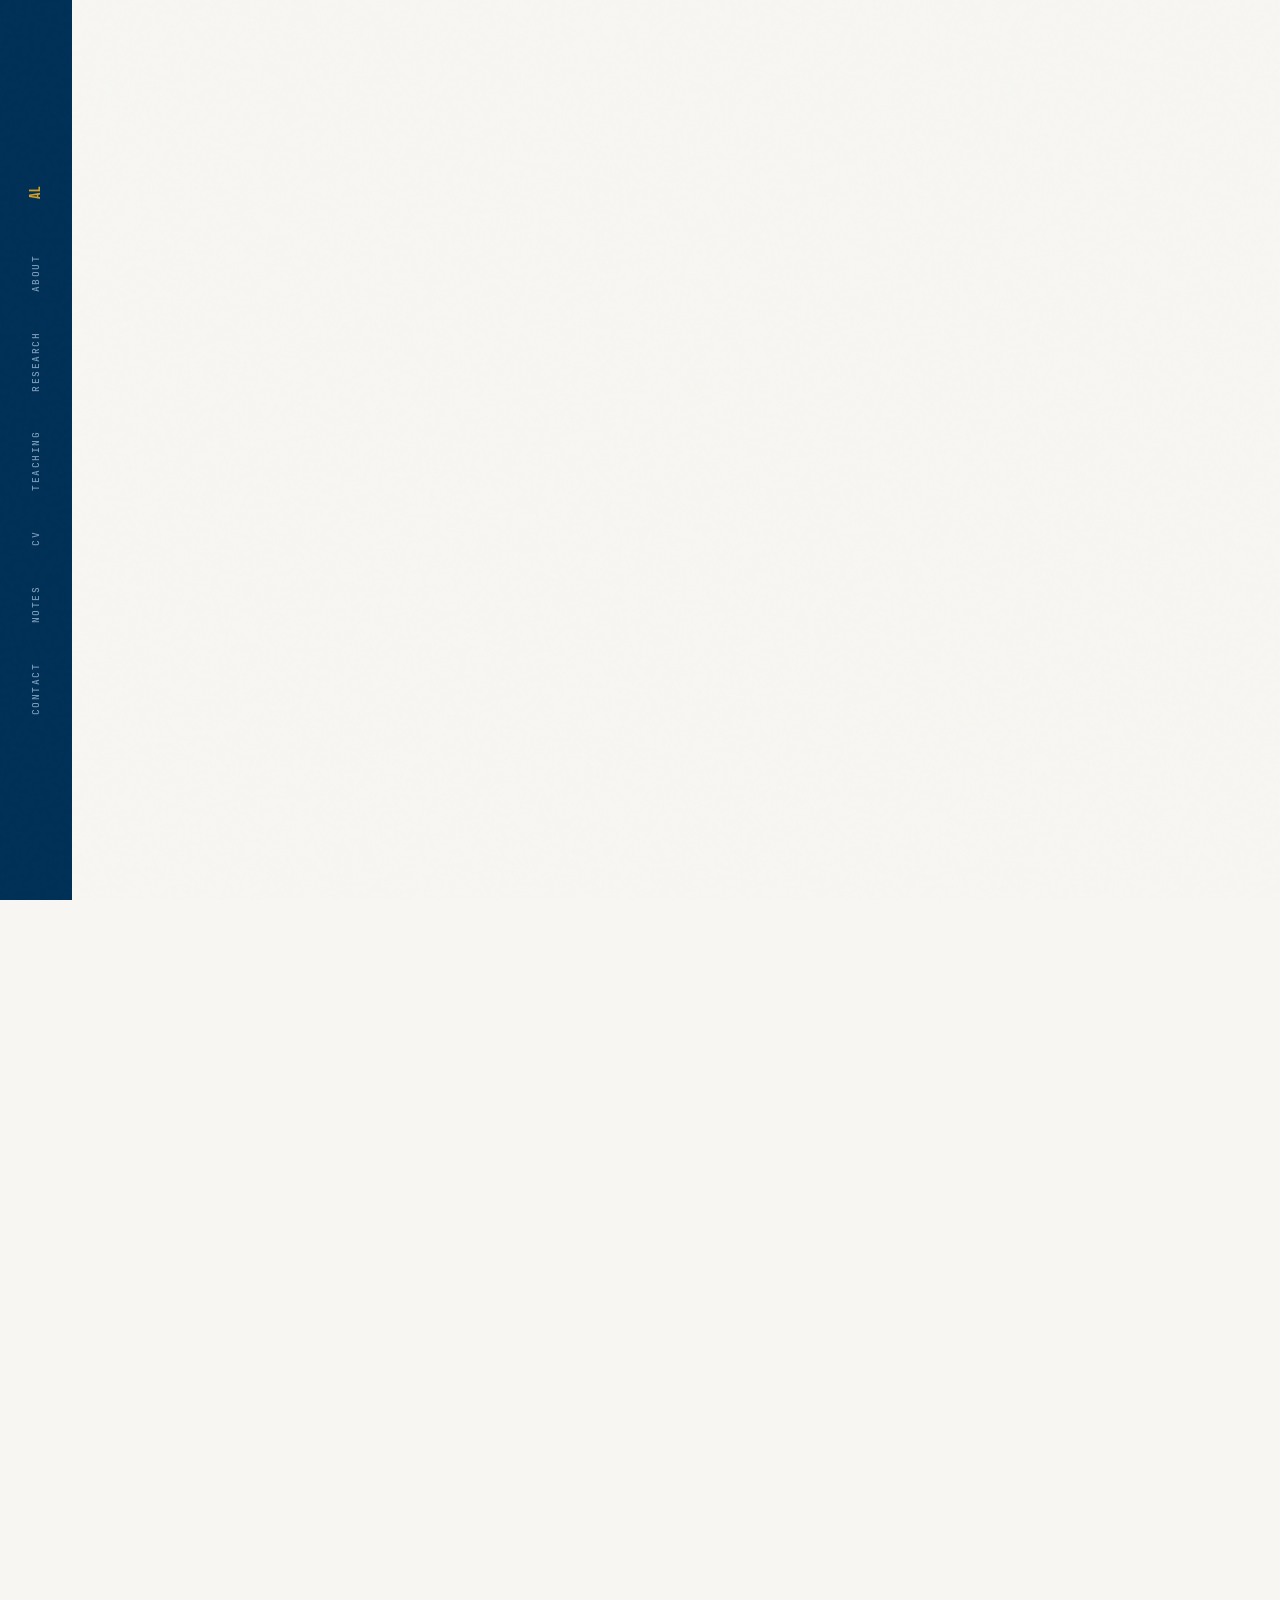
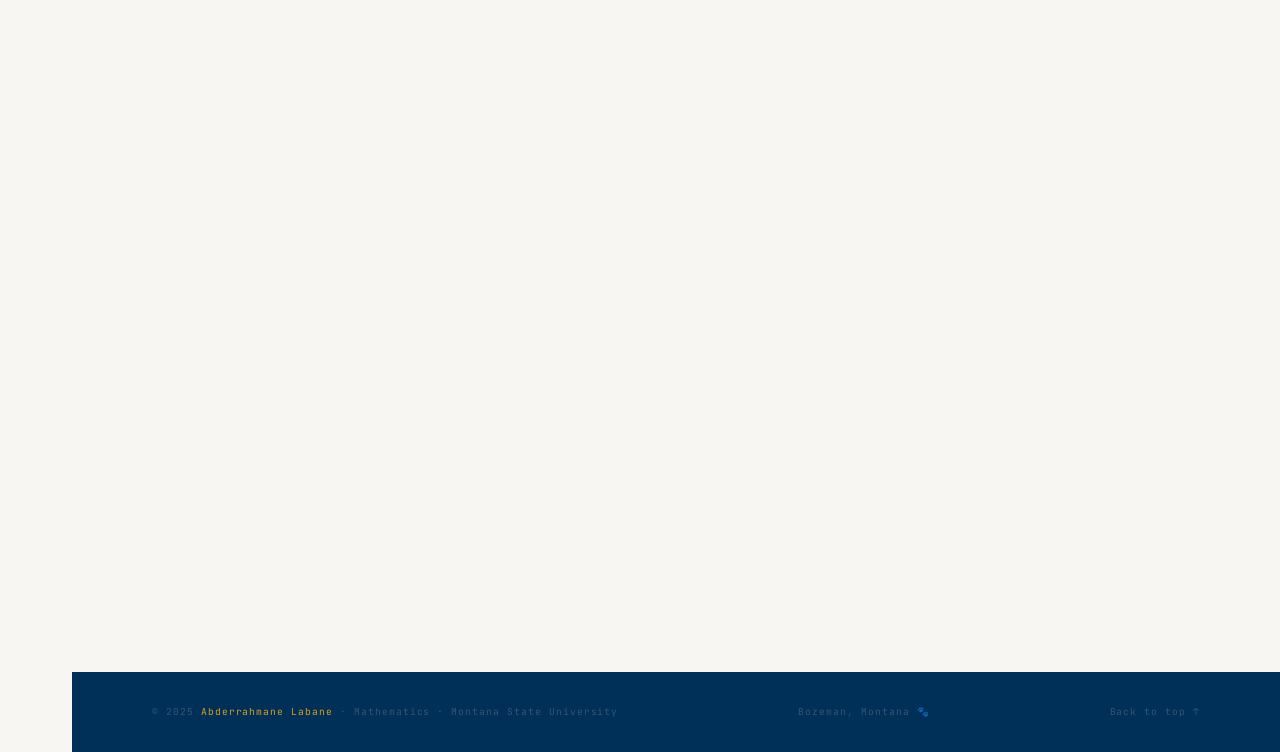
==== index.html @ c9bc8b4a "Update index.html" ====
<!DOCTYPE html>
<html lang="en">
<head>
  <meta charset="UTF-8" />
  <meta name="viewport" content="width=device-width, initial-scale=1.0"/>
  <title>Abderrahmane Labane | Mathematics — MSU</title>
  <link rel="preconnect" href="https://fonts.googleapis.com">
  <link href="https://fonts.googleapis.com/css2?family=Bebas+Neue&family=Crimson+Pro:ital,wght@0,300;0,400;0,600;1,300;1,400&family=JetBrains+Mono:wght@300;400;500&display=swap" rel="stylesheet">
  <style>
    :root {
      --bg: #F7F6F2;
      --ink: #003057;
      --accent: #D4A024;
      --muted: #7A8A99;
      --border: #C8D0D8;
      --card: #FFFFFF;
      --mono: 'JetBrains Mono', monospace;
      --serif: 'Crimson Pro', Georgia, serif;
      --display: 'Bebas Neue', sans-serif;
    }
    *, *::before, *::after { box-sizing: border-box; margin: 0; padding: 0; }
    html { scroll-behavior: smooth; }
    body {
      background: var(--bg);
      color: var(--ink);
      font-family: var(--serif);
      font-size: 1.1rem;
      line-height: 1.7;
      overflow-x: hidden;
    }
    body::before {
      content: '';
      position: fixed;
      inset: 0;
      background-image: url("data:image/svg+xml,%3Csvg viewBox='0 0 200 200' xmlns='http://www.w3.org/2000/svg'%3E%3Cfilter id='n'%3E%3CfeTurbulence type='fractalNoise' baseFrequency='0.75' numOctaves='4' stitchTiles='stitch'/%3E%3C/filter%3E%3Crect width='100%25' height='100%25' filter='url(%23n)' opacity='0.03'/%3E%3C/svg%3E");
      pointer-events: none;
      z-index: 9999;
      opacity: 0.4;
    }
    nav {
      position: fixed;
      left: 0; top: 0; bottom: 0;
      width: 72px;
      background: var(--ink);
      display: flex;
      flex-direction: column;
      align-items: center;
      justify-content: center;
      gap: 2.5rem;
      z-index: 100;
      padding: 2rem 0;
    }
    nav a {
      font-family: var(--mono);
      font-size: 0.6rem;
      font-weight: 500;
      letter-spacing: 0.15em;
      text-decoration: none;
      color: #7A9BBB;
      text-transform: uppercase;
      writing-mode: vertical-rl;
      transform: rotate(180deg);
      transition: color 0.2s;
    }
    nav a:hover, nav a.active { color: var(--accent); }
    .nav-logo {
      font-family: var(--display);
      font-size: 1rem;
      color: var(--accent);
      letter-spacing: 0.05em;
      writing-mode: vertical-rl;
      transform: rotate(180deg);
      margin-bottom: 1rem;
    }
    main { margin-left: 72px; }
    section {
      min-height: 100vh;
      padding: 5rem 6rem 5rem 5rem;
      position: relative;
      border-top: 1px solid var(--border);
      opacity: 0;
      transform: translateY(30px);
      transition: opacity 0.7s ease, transform 0.7s ease;
    }
    section.visible { opacity: 1; transform: translateY(0); }
    .section-number {
      font-family: var(--mono);
      font-size: 0.65rem;
      font-weight: 300;
      letter-spacing: 0.2em;
      color: var(--muted);
      text-transform: uppercase;
      margin-bottom: 0.5rem;
    }
    h2 {
      font-family: var(--display);
      font-size: clamp(3rem, 7vw, 5.5rem);
      letter-spacing: 0.02em;
      line-height: 1;
      margin-bottom: 3rem;
    }

    /* HERO */
    #about {
      display: grid;
      grid-template-columns: 1fr 340px;
      gap: 4rem;
      align-items: center;
      background: var(--ink);
      color: #F7F6F2;
      min-height: 100vh;
      border-top: none;
    }
    .hero-eyebrow {
      font-family: var(--mono);
      font-size: 0.65rem;
      letter-spacing: 0.25em;
      text-transform: uppercase;
      color: var(--accent);
      margin-bottom: 1.5rem;
    }
    .hero-name {
      font-family: var(--display);
      font-size: clamp(3rem, 8vw, 7.5rem);
      line-height: 0.92;
      letter-spacing: 0.01em;
      margin-bottom: 2rem;
    }
    .hero-title {
      font-size: 1.1rem;
      font-weight: 300;
      font-style: italic;
      color: #9BB8D4;
      margin-bottom: 1rem;
    }
    .hero-bio {
      font-size: 1.05rem;
      font-weight: 300;
      color: #BDD0E0;
      max-width: 520px;
      line-height: 1.9;
    }
    .interest-tags { display: flex; flex-wrap: wrap; gap: 0.5rem; margin-top: 2rem; }
    .interest-tag {
      font-family: var(--mono);
      font-size: 0.58rem;
      letter-spacing: 0.1em;
      text-transform: uppercase;
      padding: 0.3rem 0.75rem;
      border: 1px solid #1a4a70;
      color: #7AADCC;
    }
    .hero-links { display: flex; gap: 1.25rem; margin-top: 2.5rem; flex-wrap: wrap; }
    .hero-links a {
      font-family: var(--mono);
      font-size: 0.62rem;
      letter-spacing: 0.12em;
      text-decoration: none;
      text-transform: uppercase;
      padding: 0.75rem 1.4rem;
      border: 1px solid #335577;
      color: #BDD0E0;
      transition: all 0.2s;
    }
    .hero-links a:hover { border-color: var(--accent); color: var(--accent); }
    .hero-links a.primary { background: var(--accent); border-color: var(--accent); color: var(--ink); font-weight: 500; }
    .hero-links a.primary:hover { background: transparent; color: var(--accent); }

    .photo-panel { position: relative; }
    .photo-frame {
      width: 100%; aspect-ratio: 3/4;
      background: #012244;
      border: 1px solid #1a4a70;
      position: relative; overflow: hidden;
      display: flex; align-items: center; justify-content: center;
    }
    .photo-frame svg { width: 60%; opacity: 0.1; }
    .photo-label {
      position: absolute; bottom: 0; left: 0; right: 0;
      background: var(--accent);
      font-family: var(--mono); font-size: 0.58rem;
      letter-spacing: 0.2em; text-transform: uppercase;
      padding: 0.5rem 1rem; color: var(--ink); font-weight: 500;
    }
    .math-decoration {
      position: absolute; top: -1.5rem; right: -1.5rem;
      font-family: var(--mono); font-size: 0.52rem;
      color: #1a4a70; writing-mode: vertical-rl; letter-spacing: 0.1em;
    }

    /* RESEARCH */
    #research { background: var(--bg); }
    .research-grid {
      display: grid; grid-template-columns: 1fr 1fr;
      gap: 1.5px; background: var(--border); margin-bottom: 4rem;
    }
    .research-card {
      background: var(--card); padding: 2.5rem;
      position: relative; transition: transform 0.2s;
    }
    .research-card:hover { transform: translateY(-4px); }
    .research-card::before {
      content: attr(data-index);
      font-family: var(--display); font-size: 5rem;
      color: var(--border); position: absolute;
      top: 1rem; right: 1.5rem; line-height: 1;
    }
    .research-card h3 { font-size: 1.25rem; font-weight: 600; margin-bottom: 0.75rem; }
    .research-card p { font-size: 1rem; color: #445566; font-weight: 300; }
    .tag {
      display: inline-block; font-family: var(--mono);
      font-size: 0.58rem; letter-spacing: 0.12em; text-transform: uppercase;
      padding: 0.25rem 0.6rem; border: 1px solid var(--accent);
      color: var(--accent); margin-bottom: 0.75rem;
    }

    .project-list { list-style: none; }
    .project-item {
      display: grid; grid-template-columns: 100px 1fr;
      gap: 2rem; padding: 2rem 0; border-bottom: 1px solid var(--border);
    }
    .project-year { font-family: var(--mono); font-size: 0.68rem; color: var(--muted); font-weight: 300; padding-top: 0.2rem; line-height: 1.6; }
    .project-title { font-size: 1.12rem; font-weight: 600; font-style: italic; margin-bottom: 0.3rem; }
    .project-venue { font-size: 0.92rem; color: #556677; font-weight: 300; margin-bottom: 0.2rem; }
    .project-sup { font-size: 0.88rem; color: var(--muted); font-style: italic; }

    /* TEACHING */
    #teaching { background: #EEF2F7; }
    .teaching-grid { display: grid; grid-template-columns: repeat(3, 1fr); gap: 1.5rem; margin-bottom: 4rem; }
    .course-card {
      border: 1px solid var(--border); padding: 2rem;
      background: var(--card); position: relative; overflow: hidden;
    }
    .course-card::after {
      content: ''; position: absolute; bottom: 0; left: 0;
      width: 100%; height: 3px; background: var(--accent);
      transform: scaleX(0); transform-origin: left; transition: transform 0.3s;
    }
    .course-card:hover::after { transform: scaleX(1); }
    .course-role { font-family: var(--mono); font-size: 0.58rem; letter-spacing: 0.12em; text-transform: uppercase; color: var(--accent); margin-bottom: 0.4rem; }
    .course-name { font-size: 1.1rem; font-weight: 600; margin-bottom: 0.3rem; }
    .course-code { font-family: var(--mono); font-size: 0.62rem; color: var(--muted); margin-bottom: 0.5rem; }
    .course-inst { font-size: 0.88rem; color: #556677; font-style: italic; }

    /* CV */
    #cv { background: var(--bg); }
    .cv-grid { display: grid; grid-template-columns: 185px 1fr; gap: 0 4rem; }
    .cv-section { margin-bottom: 3rem; }
    .cv-label {
      font-family: var(--mono); font-size: 0.6rem;
      letter-spacing: 0.2em; text-transform: uppercase;
      color: var(--muted); padding-top: 0.3rem;
      border-top: 2px solid var(--ink);
    }
    .cv-entry { margin-bottom: 1.75rem; }
    .cv-entry-title { font-size: 1.1rem; font-weight: 600; }
    .cv-entry-subtitle { font-style: italic; color: #556677; margin-bottom: 0.2rem; font-size: 0.95rem; }
    .cv-entry-date { font-family: var(--mono); font-size: 0.6rem; color: var(--accent); letter-spacing: 0.1em; }
    .cv-entry-detail { font-size: 0.88rem; color: #667788; margin-top: 0.3rem; }
    .skill-row { display: flex; gap: 0.5rem; flex-wrap: wrap; margin-top: 0.5rem; }
    .skill-pill {
      font-family: var(--mono); font-size: 0.58rem;
      letter-spacing: 0.1em; padding: 0.3rem 0.8rem;
      border: 1px solid var(--border); color: var(--ink); text-transform: uppercase;
    }
    .cv-download {
      display: inline-flex; align-items: center; gap: 0.75rem;
      font-family: var(--mono); font-size: 0.68rem; letter-spacing: 0.15em;
      text-transform: uppercase; text-decoration: none;
      color: var(--ink); border: 2px solid var(--ink);
      padding: 1rem 2rem; margin-top: 2rem; transition: all 0.2s;
    }
    .cv-download:hover { background: var(--ink); color: var(--bg); }

    /* BLOG */
    #blog { background: var(--ink); color: #F7F6F2; }
    #blog h2 { color: #F7F6F2; }
    #blog .section-number { color: #335577; }
    .blog-grid { display: grid; grid-template-columns: 1fr 1fr; gap: 1.5px; background: #012244; }
    .blog-card { background: #01294F; padding: 2.5rem; text-decoration: none; color: #BDD0E0; display: block; transition: background 0.2s; }
    .blog-card:hover { background: #013060; }
    .blog-date { font-family: var(--mono); font-size: 0.58rem; letter-spacing: 0.15em; text-transform: uppercase; color: var(--accent); margin-bottom: 1rem; }
    .blog-title { font-size: 1.2rem; font-weight: 600; color: #EEF4FA; margin-bottom: 0.75rem; font-style: italic; }
    .blog-excerpt { font-size: 0.92rem; color: #7AADCC; font-weight: 300; line-height: 1.7; }
    .blog-read-more { display: inline-block; margin-top: 1.5rem; font-family: var(--mono); font-size: 0.58rem; letter-spacing: 0.15em; text-transform: uppercase; color: var(--accent); }

    /* CONTACT */
    #contact { background: var(--bg); }
    .contact-layout { display: grid; grid-template-columns: 1fr 1fr; gap: 6rem; align-items: start; }
    .contact-intro { font-size: 1.25rem; font-weight: 300; font-style: italic; color: #445566; line-height: 1.9; margin-bottom: 3rem; }
    .contact-list { list-style: none; }
    .contact-list li { display: flex; align-items: flex-start; gap: 1.5rem; padding: 1.5rem 0; border-bottom: 1px solid var(--border); }
    .contact-list .c-label { font-family: var(--mono); font-size: 0.58rem; letter-spacing: 0.15em; text-transform: uppercase; color: var(--muted); min-width: 80px; padding-top: 0.15rem; }
    .contact-list .c-value { font-size: 1rem; }
    .contact-list a { color: var(--ink); text-decoration: none; border-bottom: 1px solid var(--border); transition: border-color 0.2s, color 0.2s; }
    .contact-list a:hover { border-color: var(--accent); color: var(--accent); }
    .math-bg { font-family: var(--display); font-size: 18rem; color: var(--border); position: absolute; right: 4rem; top: 50%; transform: translateY(-50%); line-height: 1; pointer-events: none; user-select: none; }

    footer {
      margin-left: 72px; background: var(--ink); color: #335577;
      padding: 2rem 5rem; display: flex; justify-content: space-between;
      align-items: center; font-family: var(--mono); font-size: 0.6rem; letter-spacing: 0.1em;
    }
    footer a { color: #335577; text-decoration: none; }
    footer a:hover { color: var(--accent); }
    footer .gold { color: var(--accent); }

    @media (max-width: 900px) {
      nav { display: none; }
      main, footer { margin-left: 0; }
      section { padding: 4rem 2rem; }
      #about { grid-template-columns: 1fr; }
      .photo-panel { display: none; }
      .research-grid, .teaching-grid, .blog-grid, .contact-layout { grid-template-columns: 1fr; }
      .cv-grid { grid-template-columns: 1fr; }
      .cv-label { border-top: none; border-left: 3px solid var(--ink); padding: 0 0 0 1rem; margin-bottom: 1rem; }
      .project-item { grid-template-columns: 1fr; gap: 0.5rem; }
    }
  </style>
</head>
<body>

<nav>
  <span class="nav-logo">AL</span>
  <a href="#about">About</a>
  <a href="#research">Research</a>
  <a href="#teaching">Teaching</a>
  <a href="#cv">CV</a>
  <a href="#blog">Notes</a>
  <a href="#contact">Contact</a>
</nav>

<main>

  <!-- ABOUT -->
  <section id="about">
    <div class="hero-content">
      <p class="hero-eyebrow">PhD Candidate · Department of Mathematics · Montana State University</p>
      <h1 class="hero-name">Abderrahmane<br>Labane</h1>
      <p class="hero-title">Mathematical Physics · Algebraic Topology · Geometry</p>
      <p class="hero-bio">
        I am a PhD student in Mathematics at Montana State University, Bozeman.
        My background spans theoretical physics and pure mathematics. My research interest is
        to study the topology and geometry of manifolds through the lens of algebraic topology,
        differential topology, and mathematical quantum field theory.
      </p>
      <div class="interest-tags">
        <span class="interest-tag">Algebraic Topology</span>
        <span class="interest-tag">Differential Geometry</span>
        <span class="interest-tag">Factorisation Algebras</span>
        <span class="interest-tag">QFT</span>
        <span class="interest-tag">BV Formalism</span>
        <span class="interest-tag">Category Theory</span>
        <span class="interest-tag">Differential Topology</span>
      </div>
      <div class="hero-links">
        <a href="#research" class="primary">Research & Projects</a>
        <a href="#cv">Curriculum Vitae</a>
        <a href="https://github.com/Abderrahmane-Labane" target="_blank">GitHub ↗</a>
      </div>
    </div>
    <div class="photo-panel">
      <div class="photo-frame">
        <!-- Replace with your photo: <img src="photo.jpg" alt="Abderrahmane Labane" style="width:100%;height:100%;object-fit:cover;"> -->
        <svg viewBox="0 0 100 100" xmlns="http://www.w3.org/2000/svg">
          <circle cx="50" cy="35" r="18" fill="none" stroke="#D4A024" stroke-width="1"/>
          <path d="M 20 80 Q 50 55 80 80" fill="none" stroke="#D4A024" stroke-width="1"/>
        </svg>
        <div class="photo-label">Add Your Photo</div>
      </div>
      <div class="math-decoration">χ(M)=∑(−1)ᵢbᵢ · ∫∂M ω = ∫M dω · π₁(S¹)≅ℤ · ind(X)=χ(M)</div>
    </div>
  </section>

  <!-- RESEARCH -->
  <section id="research">
    <div class="section-number">02 — Research & Projects</div>
    <h2>Research</h2>

    <div class="section-number" style="margin-bottom:1.5rem;">Projects & Talks</div>
    <ul class="project-list">
      <li class="project-item">
        <span class="project-year">Oct 2024<br>MSU</span>
        <div>
          <div class="project-title">Supersymmetry and Morse Theory</div>
          <div class="project-venue">Invited Talk · MSU Geometry Seminar · Bozeman, Montana</div>
          <div class="project-sup">Interplay between supersymmetric quantum mechanics and Morse theory.</div>
        </div>
      </li>
      <li class="project-item">
        <span class="project-year">Spring 2025<br>MSU</span>
          <div class="project-venue">Final Project · Algebraic Topology · Montana State University</div>
          <div class="project-sup">A study of obstruction theory and its culmination in the Poincaré–Hopf index theorem for vector fields on smooth manifolds.</div>
        </div>
      </li>
      <li class="project-item">
        <span class="project-year">2023<br>AIMS Ghana</span>
        <div>
          <div class="project-title">Factorisation Algebras and a Functional Approach to Classical Field Theory</div>
          <div class="project-venue">Master Thesis · African Institute of Mathematical Sciences, Ghana</div>
          <div class="project-sup">Supervised by Prof. Kasia Rejzner, University of York, England.</div>
        </div>
      </li>
      <li class="project-item">
        <span class="project-year">Feb 2023<br>AIMS Ghana</span>
        <div>
          <div class="project-title">Monoidal Categories and Their Applications</div>
          <div class="project-venue">Mini-Project · Category Theory · AIMS Ghana</div>
          <div class="project-sup">Supervised by Prof. Hans Nordstrom, University of Portland, USA.</div>
        </div>
      </li>
      <li class="project-item">
        <span class="project-year">Jan 2023<br>AIMS Ghana</span>
        <div>
          <div class="project-title">Unbounded Operators in Quantum Mechanics</div>
          <div class="project-venue">Mini-Project · Functional Analysis · AIMS Ghana</div>
          <div class="project-sup">Supervised by Dr. Hallowed Olaoluwa, University of Lagos, Nigeria.</div>
        </div>
      </li>
      <li class="project-item">
        <span class="project-year">2021<br>USTHB</span>
        <div>
          <div class="project-title">On the Spin Operator of the Photon</div>
          <div class="project-venue">Master Thesis · Theoretical Physics · USTHB, Algeria</div>
          <div class="project-sup">Supervised by Prof. Mahmoud Hachemane, USTHB.</div>
        </div>
      </li>
    </ul>
  </section>

  <!-- TEACHING -->
  <section id="teaching">
    <div class="section-number">03 — Teaching</div>
    <h2>Teaching</h2>
    <div class="teaching-grid">
      <div class="course-card">
        <div class="course-role">Teaching Assistant</div>
        <div class="course-name">Calculus III</div>
        <div class="course-code">M273 · MSU · Spring 2026</div>
        <div class="course-inst">Recitations, office hours, and grading.</div>
      </div>
      <div class="course-card">
        <div class="course-role">Instructor of Record</div>
        <div class="course-name">Calculus II</div>
        <div class="course-code">M172 · MSU · Summer 2025</div>
        <div class="course-inst">Designed syllabus, lectured 4×/week, wrote and graded all assessments.</div>
      </div>
      <div class="course-card">
        <div class="course-role">Teaching Assistant</div>
        <div class="course-name">Calculus III</div>
        <div class="course-code">M273 · MSU · Fall 2025</div>
        <div class="course-inst">Recitations, office hours, grading. Topics include vector fields and Stokes' theorem.</div>
      </div>
      <div class="course-card">
        <div class="course-role">Teaching Assistant</div>
        <div class="course-name">Calculus II</div>
        <div class="course-code">M172 · MSU · Fall 2024 – Spring 2025</div>
        <div class="course-inst">Tutorials, help sessions, exam grading and course coordination.</div>
      </div>
      <div class="course-card">
        <div class="course-role">Teaching Assistant</div>
        <div class="course-name">Linear Algebra with ODEs</div>
        <div class="course-code">LUMS · Spring 2024</div>
        <div class="course-inst">TA under Dr. Waqas Ali Azhar. Tutorials, quizzes, assignments.</div>
      </div>
      <div class="course-card">
        <div class="course-role">Teaching Assistant</div>
        <div class="course-name">Calculus</div>
        <div class="course-code">LUMS · Spring & Summer 2024</div>
        <div class="course-inst">Help sessions, grading, and student support at Lahore University.</div>
      </div>
      <div class="course-card">
        <div class="course-role">Tutor</div>
        <div class="course-name">Mathematics & Physics</div>
        <div class="course-code">Physics Club · USTHB · 2017–2021</div>
        <div class="course-inst">Undergraduate tutoring sessions at the university physics club.</div>
      </div>
    </div>
    <div class="section-number" style="margin-bottom:1rem;">Teaching Philosophy</div>
    <p style="max-width:680px;font-weight:300;font-style:italic;font-size:1.2rem;color:#445566;line-height:1.9;">
      "Mathematics and physics are best learned by confronting hard problems with curiosity
      and persistence. I aim to build genuine understanding — not just technique —
      and to make students feel that the hardest ideas are always within reach."
    </p>
  </section>

  <!-- CV -->
  <section id="cv">
    <div class="section-number">04 — Curriculum Vitae</div>
    <h2>CV</h2>
    <div class="cv-grid">

      <div class="cv-label">Education</div>
      <div class="cv-section">
        <div class="cv-entry">
          <div class="cv-entry-title">PhD in Mathematics</div>
          <div class="cv-entry-subtitle">Montana State University · Bozeman, USA</div>
          <div class="cv-entry-date">August 2024 — Present</div>
          <div class="cv-entry-detail">Real Analysis · Topology · Algebraic Topology · Measure Theory · PDE · Advanced Linear Algebra</div>
        </div>
        <div class="cv-entry">
          <div class="cv-entry-title">Diploma in Mathematics</div>
          <div class="cv-entry-subtitle">Lahore University of Management Sciences · Pakistan</div>
          <div class="cv-entry-date">September 2023 — June 2024</div>
          <div class="cv-entry-detail">Advanced Algebra · Differential Geometry · Complex Analysis · General Topology · Advanced Dynamical Systems</div>
        </div>
        <div class="cv-entry">
          <div class="cv-entry-title">MSc Mathematical Sciences</div>
          <div class="cv-entry-subtitle">African Institute of Mathematical Sciences · Ghana</div>
          <div class="cv-entry-date">November 2022 — August 2023</div>
          <div class="cv-entry-detail">Category Theory · Functional Analysis · Stochastic Analysis · Noncommutative Algebra & Geometry · Graphs & Matroids</div>
        </div>
        <div class="cv-entry">
          <div class="cv-entry-title">MSc Theoretical Physics <em style="font-size:0.85rem;">(Valedictorian)</em></div>
          <div class="cv-entry-subtitle">USTHB · Algiers, Algeria · Specialisation: Quantum Information</div>
          <div class="cv-entry-date">November 2019 — November 2021</div>
          <div class="cv-entry-detail">Quantum Field Theory · Lie Theory · Relativistic Quantum Mechanics · Quantum Measurement & Decoherence</div>
        </div>
        <div class="cv-entry">
          <div class="cv-entry-title">BSc Fundamental Physics</div>
          <div class="cv-entry-subtitle">USTHB · Algiers, Algeria</div>
          <div class="cv-entry-date">November 2016 — November 2019</div>
        </div>
      </div>

      <div class="cv-label">Awards & Funding</div>
      <div class="cv-section">
        <div class="cv-entry">
          <div class="cv-entry-title">ICTP–IMM Fully Funded Scholarship</div>
          <div class="cv-entry-subtitle">Abdus Salam International Centre for Theoretical Physics</div>
          <div class="cv-entry-date">2023 — 2025</div>
        </div>
        <div class="cv-entry">
          <div class="cv-entry-title">F.K.A. Allotey Meritorious Award</div>
          <div class="cv-entry-subtitle">Academic distinction · AIMS Ghana</div>
          <div class="cv-entry-date">2022 — 2023</div>
        </div>
        <div class="cv-entry">
          <div class="cv-entry-title">Fully Funded Scholarship · AIMS Ghana</div>
          <div class="cv-entry-date">2022 — 2023</div>
        </div>
        <div class="cv-entry">
          <div class="cv-entry-title">Valedictorian · MSc Theoretical Physics</div>
          <div class="cv-entry-subtitle">USTHB Algeria</div>
          <div class="cv-entry-date">2019 — 2021</div>
        </div>
      </div>

      <div class="cv-label">Skills</div>
      <div class="cv-section">
        <div class="cv-entry">
          <div class="cv-entry-title">Programming & Tools</div>
          <div class="skill-row">
            <span class="skill-pill">Python</span>
            <span class="skill-pill">LaTeX</span>
            <span class="skill-pill">MATLAB</span>
            <span class="skill-pill">Linux</span>
            <span class="skill-pill">Git</span>
          </div>
        </div>
        <div class="cv-entry" style="margin-top:1.5rem;">
          <div class="cv-entry-title">Languages</div>
          <div class="skill-row">
            <span class="skill-pill">Arabic (Native)</span>
            <span class="skill-pill">English — IELTS B2</span>
            <span class="skill-pill">French — TCF B2</span>
          </div>
        </div>
      </div>


    </div>
    <a href="CV.pdf" class="cv-download">
      <svg width="16" height="16" viewBox="0 0 24 24" fill="none" stroke="currentColor" stroke-width="2"><path d="M21 15v4a2 2 0 0 1-2 2H5a2 2 0 0 1-2-2v-4"/><polyline points="7 10 12 15 17 10"/><line x1="12" y1="15" x2="12" y2="3"/></svg>
      Download Full CV (PDF)
    </a>
  </section>

  <!-- BLOG -->
  <section id="blog">
    <div class="section-number">05 — Blog & Notes</div>
    <h2>Notes</h2>
    <div class="blog-grid">
      <a href="#" class="blog-card">
        <div class="blog-date">Algebraic Topology · Expository</div>
        <div class="blog-title">Obstruction Theory and the Poincaré–Hopf Theorem</div>
        <div class="blog-excerpt">How obstruction theory provides a systematic framework for extending sections of fiber bundles, culminating in the beautiful index theorem for vector fields on smooth manifolds.</div>
        <span class="blog-read-more">Read more →</span>
      </a>
      <a href="#" class="blog-card">
        <div class="blog-date">Mathematical Physics · Expository</div>
        <div class="blog-title">Supersymmetry Meets Morse Theory</div>
        <div class="blog-excerpt">An accessible account of the remarkable connection between supersymmetric quantum mechanics and the topological information encoded in Morse functions on smooth manifolds.</div>
        <span class="blog-read-more">Read more →</span>
      </a>
      <a href="#" class="blog-card">
        <div class="blog-date">QFT · Research Notes</div>
        <div class="blog-title">What Are Factorisation Algebras?</div>
        <div class="blog-excerpt">A gentle introduction to factorisation algebras as a modern framework for quantum field theory, motivated by the problem of combining local observables coherently.</div>
        <span class="blog-read-more">Read more →</span>
      </a>
      <a href="#" class="blog-card">
        <div class="blog-date">Teaching · Calculus</div>
        <div class="blog-title">Visualising Stokes' Theorem: A Teaching Approach</div>
        <div class="blog-excerpt">After several semesters of teaching multivariable calculus, here are the intuitions and analogies that genuinely help students grasp the geometry behind Stokes' theorem.</div>
        <span class="blog-read-more">Read more →</span>
      </a>
    </div>
  </section>

  <!-- CONTACT -->
  <section id="contact" style="position:relative;overflow:hidden;">
    <div class="math-bg">∂</div>
    <div class="section-number">06 — Contact</div>
    <h2>Contact</h2>
    <div class="contact-layout">
      <div>
        <p class="contact-intro">
          I welcome conversations about mathematics, mathematical physics,
          potential collaborations, or questions from students. Feel free to reach out.
        </p>
        <ul class="contact-list">
          <li>
            <span class="c-label">Email</span>
            <span class="c-value"><a href="/cdn-cgi/l/email-protection#14757670716666757c79757a713a787576757a7154797b7a60757a753a717061"><span class="__cf_email__" data-cfemail="1d7c7f79786f6f7c75707c737833717c7f7c73785d707273697c737c33787968">[email&#160;protected]</span></a></span>
          </li>
          <li>
            <span class="c-label">Institution</span>
            <span class="c-value">Department of Mathematics<br>Montana State University<br>Bozeman, MT 59717</span>
          </li>
          <li>
            <span class="c-label">GitHub</span>
            <span class="c-value"><a href="https://github.com/Abderrahmane-Labane" target="_blank">github.com/Abderrahmane-Labane ↗</a></span>
          </li>
        </ul>
      </div>
      <div style="padding-top:2rem;">
        <div style="font-family:var(--mono);font-size:0.58rem;letter-spacing:0.2em;text-transform:uppercase;color:var(--muted);margin-bottom:1.5rem;">Academic Profiles</div>
        <div style="display:flex;flex-direction:column;gap:1rem;">
          <a href="#" style="font-size:1rem;color:var(--ink);text-decoration:none;border-bottom:1px solid var(--border);padding-bottom:1rem;">Google Scholar ↗</a>
          <a href="#" style="font-size:1rem;color:var(--ink);text-decoration:none;border-bottom:1px solid var(--border);padding-bottom:1rem;">arXiv ↗</a>
          <a href="#" style="font-size:1rem;color:var(--ink);text-decoration:none;border-bottom:1px solid var(--border);padding-bottom:1rem;">ORCID ↗</a>
          <a href="https://www.montana.edu/math/" target="_blank" style="font-size:1rem;color:var(--ink);text-decoration:none;">MSU Mathematics Department ↗</a>
        </div>
      </div>
    </div>
  </section>

</main>

<footer>
  <span>© 2025 <span class="gold">Abderrahmane Labane</span> · Mathematics · Montana State University</span>
  <span>Bozeman, Montana 🐾</span>
  <a href="#about">Back to top ↑</a>
</footer>

<script data-cfasync="false" src="/cdn-cgi/scripts/5c5dd728/cloudflare-static/email-decode.min.js"></script><script>
  const sections = document.querySelectorAll('section');
  const observer = new IntersectionObserver((entries) => {
    ent
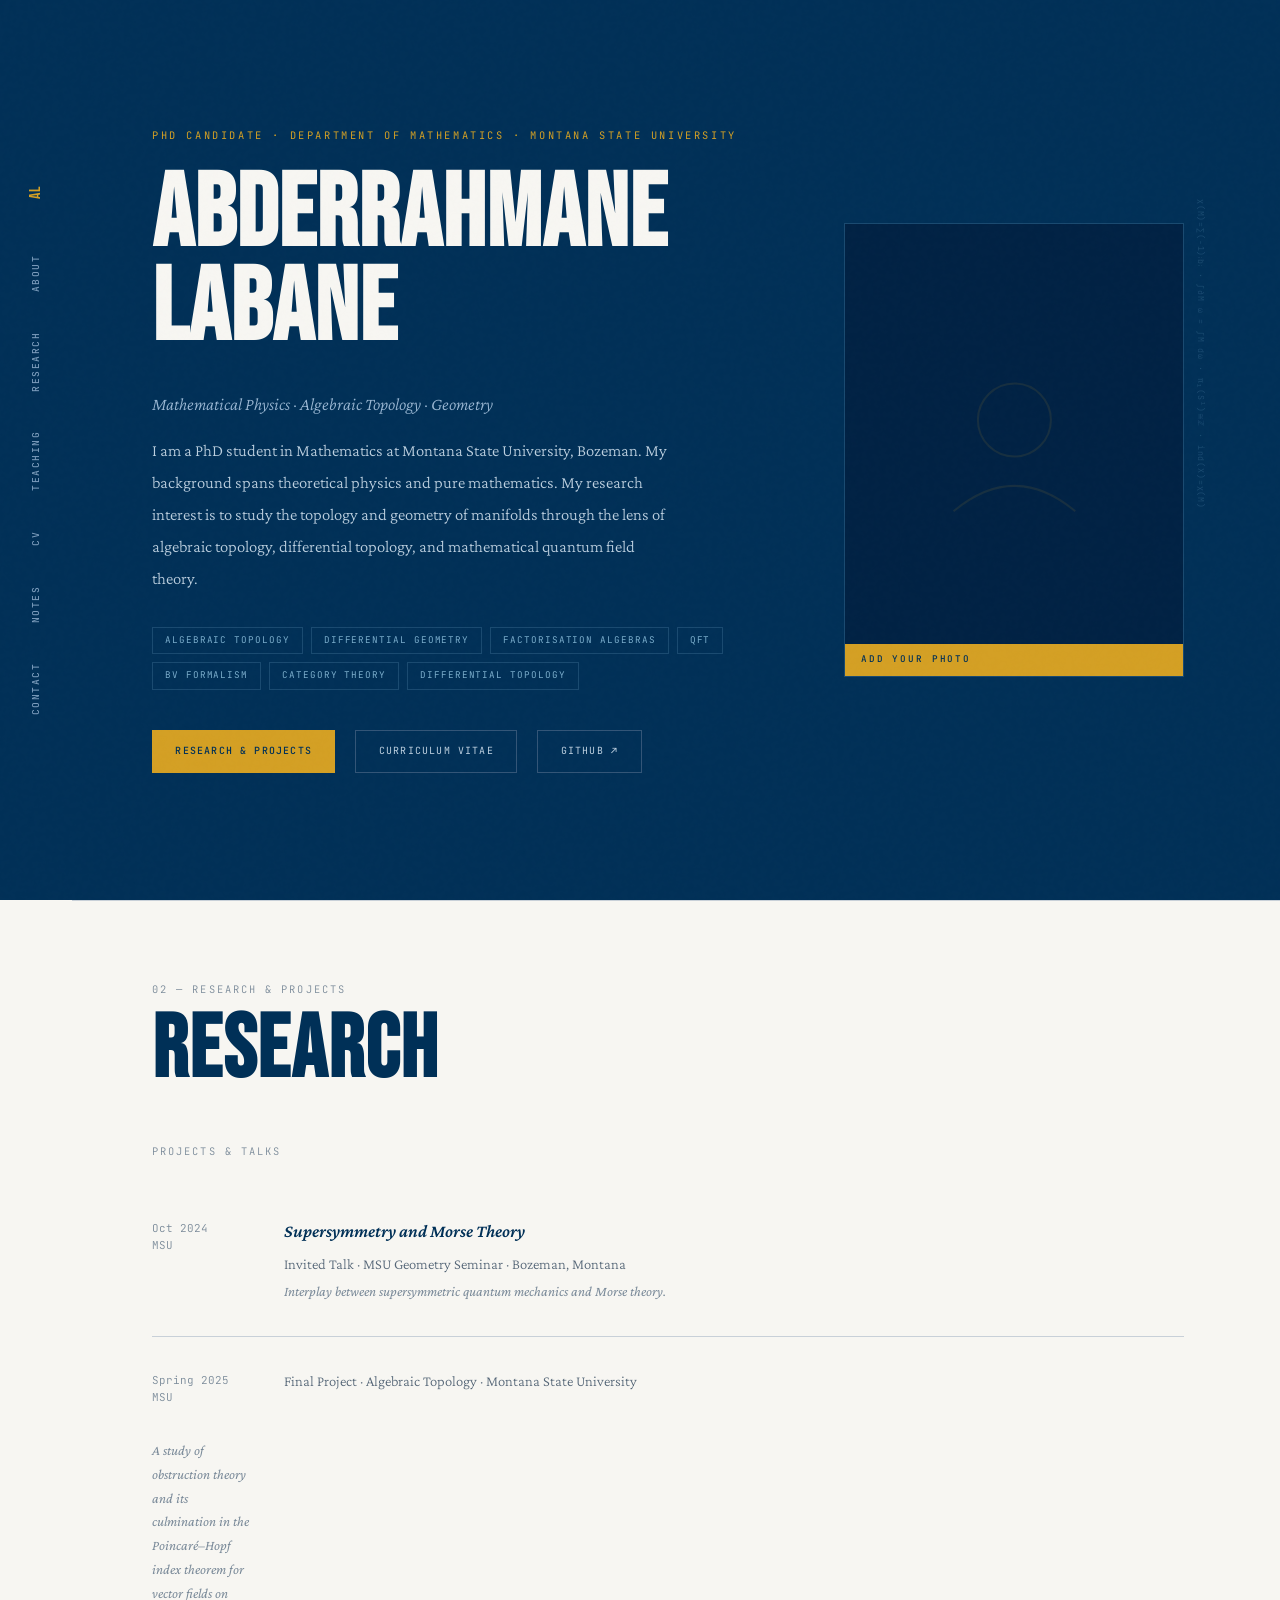
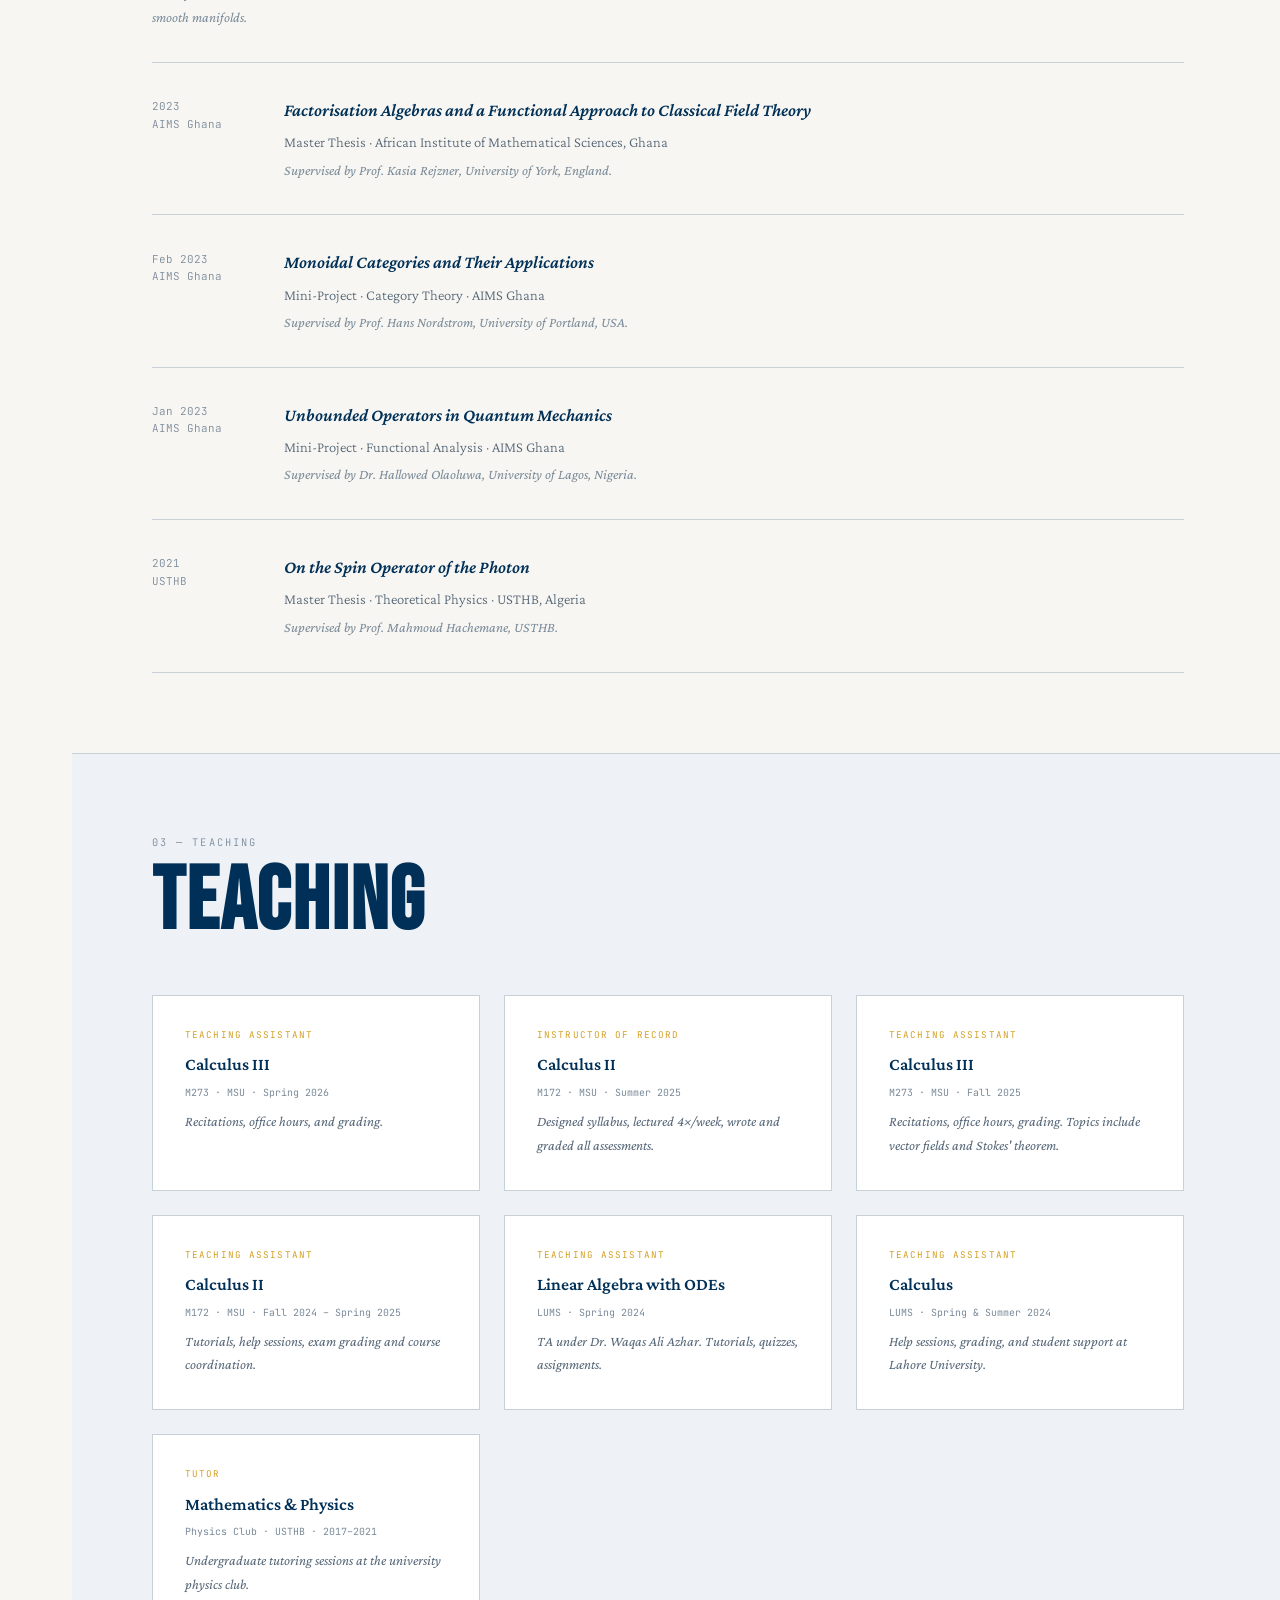
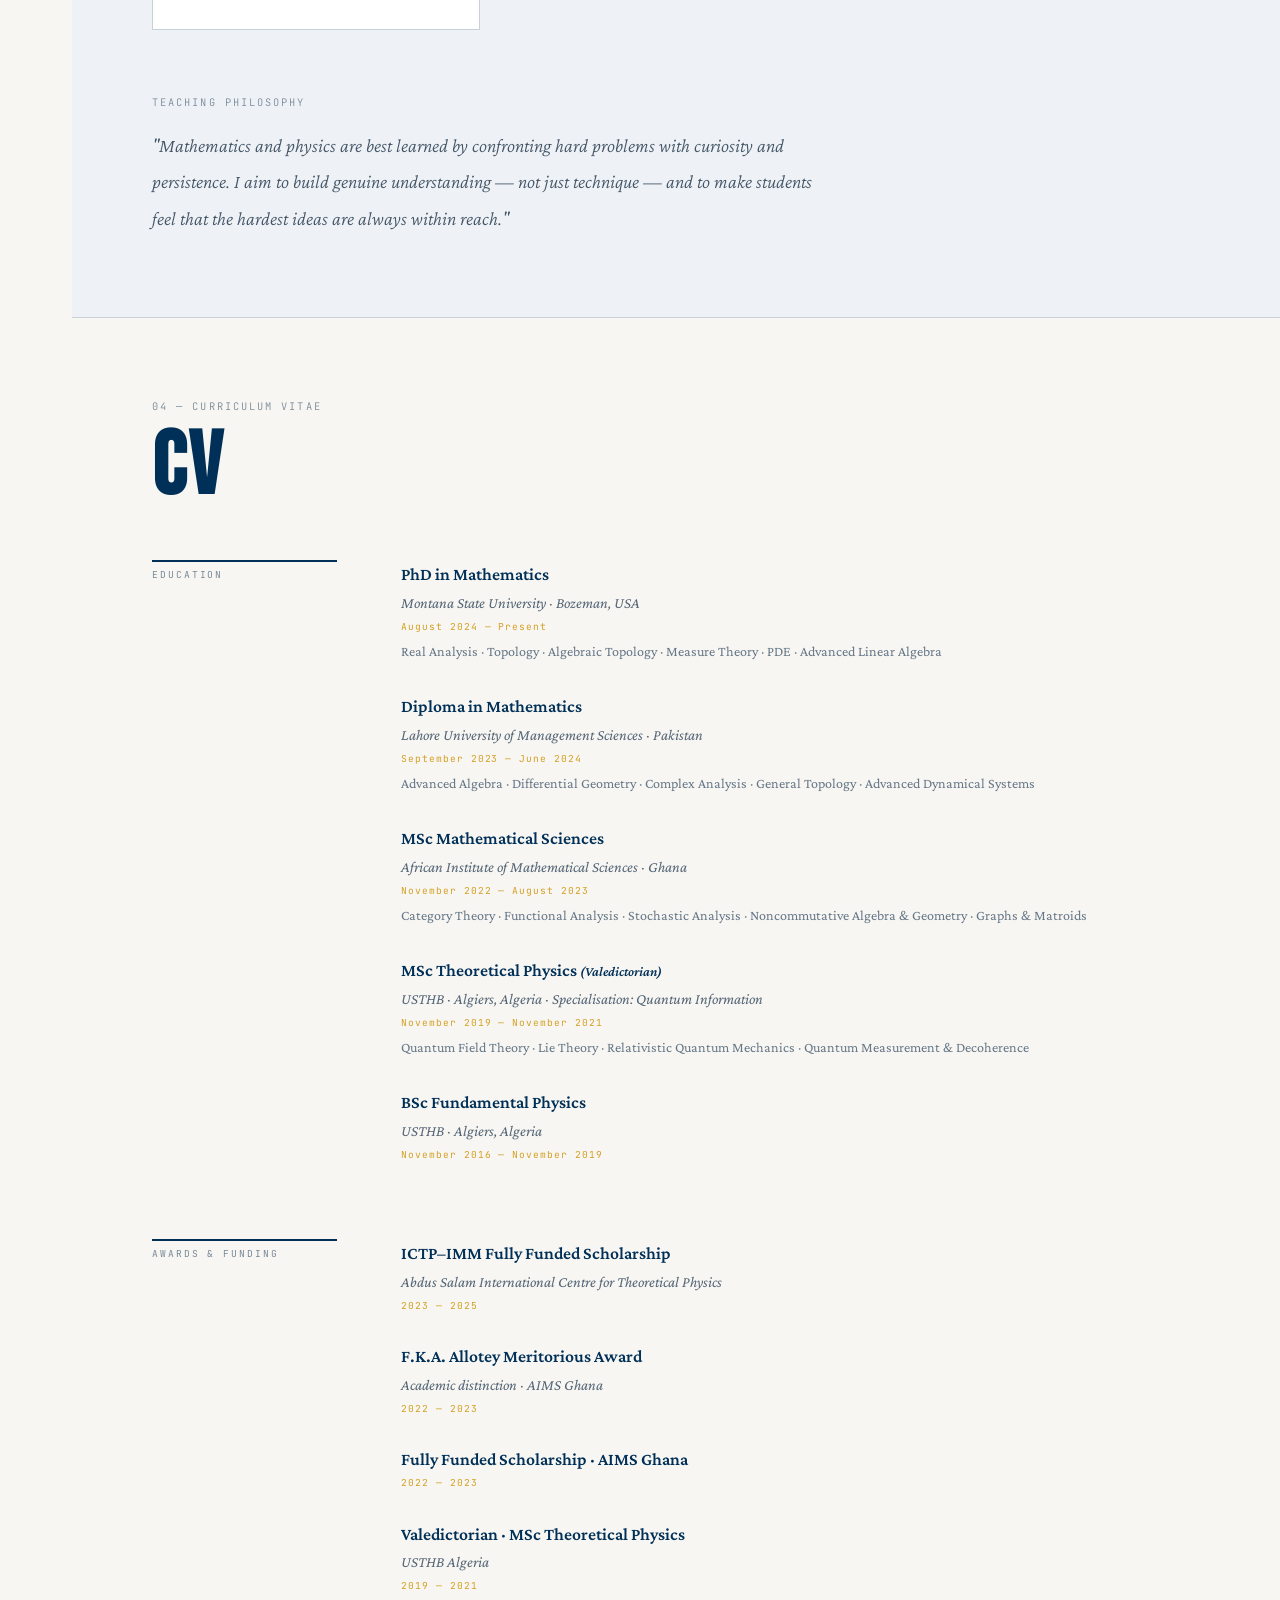
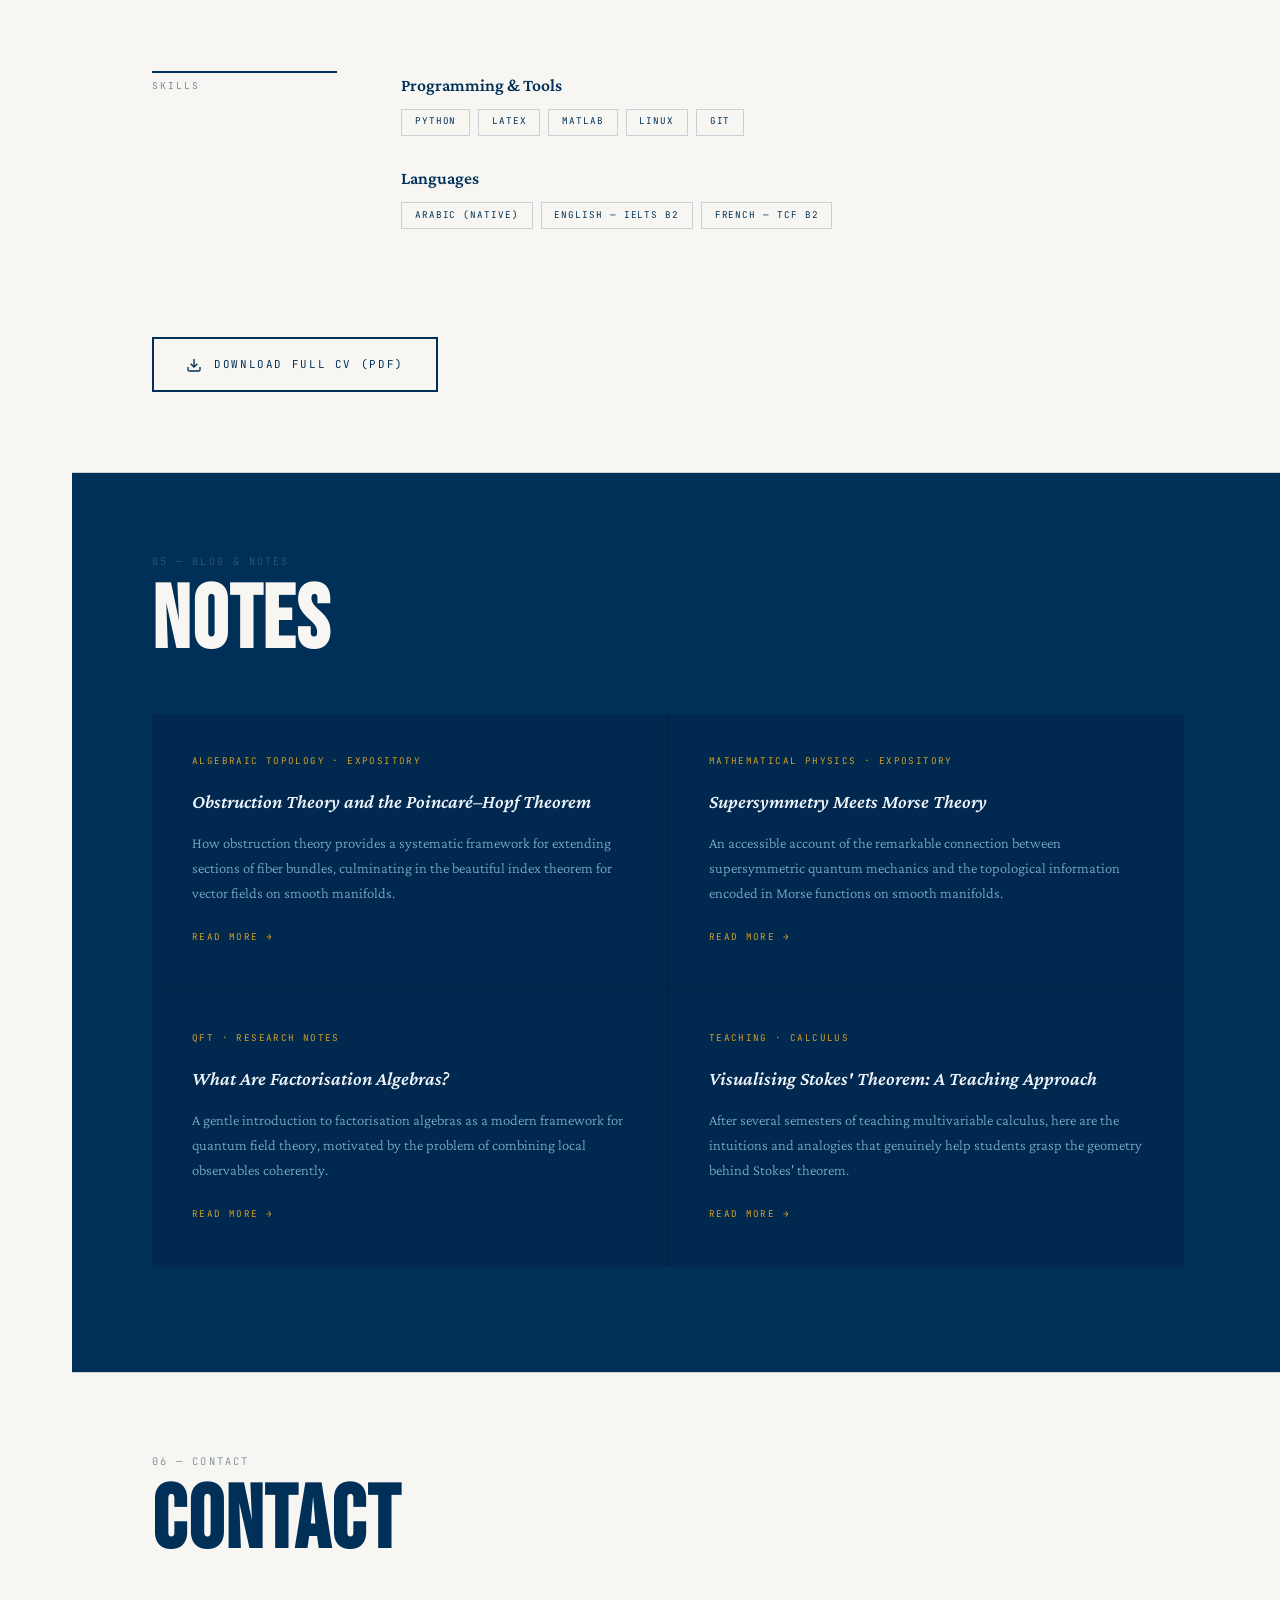
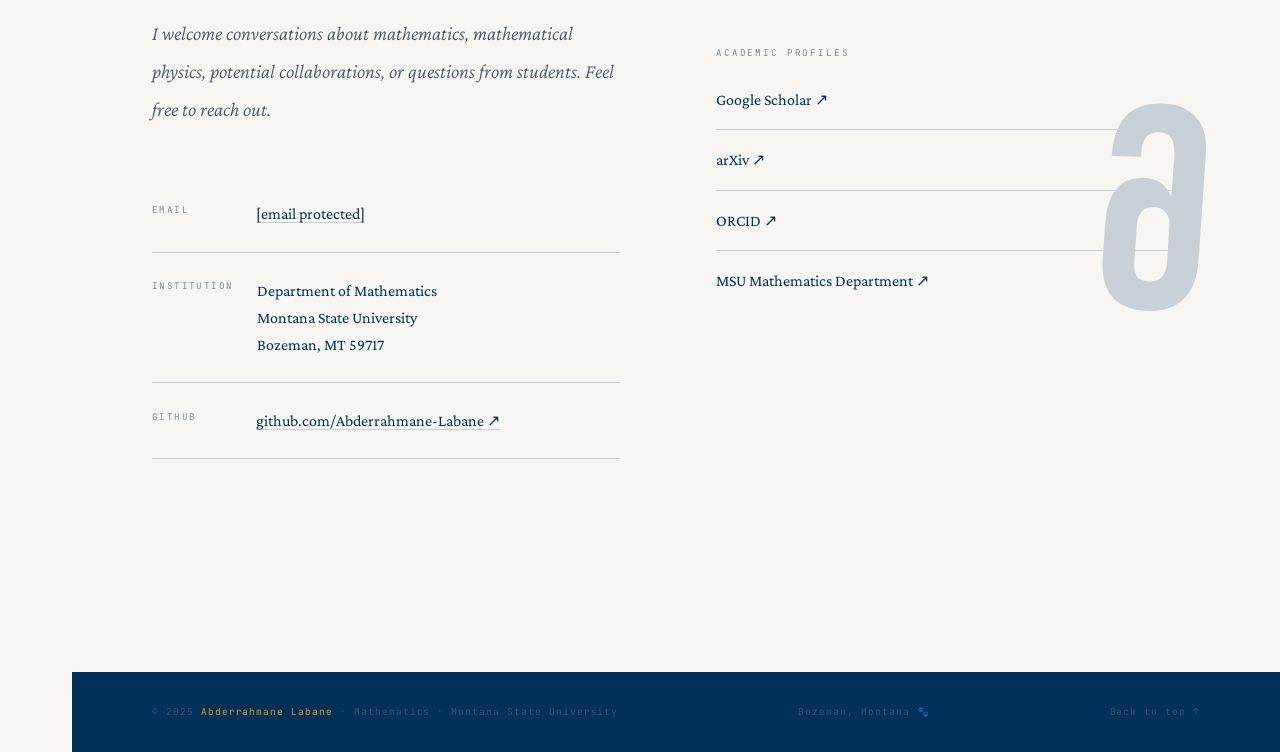
==== commit 90ea9d36: "Update index.html" ====
--- a/index.html
+++ b/index.html
@@ -78,9 +78,13 @@
       padding: 5rem 6rem 5rem 5rem;
       position: relative;
       border-top: 1px solid var(--border);
+      opacity: 1;
+      transform: translateY(0);
+      transition: opacity 0.7s ease, transform 0.7s ease;
+    }
+    section.animate-ready {
       opacity: 0;
       transform: translateY(30px);
-      transition: opacity 0.7s ease, transform 0.7s ease;
     }
     section.visible { opacity: 1; transform: translateY(0); }
     .section-number {
@@ -656,5 +660,6 @@
 
 <script data-cfasync="false" src="/cdn-cgi/scripts/5c5dd728/cloudflare-static/email-decode.min.js"></script><script>
   const sections = document.querySelectorAll('section');
+  sections.forEach(s => s.classList.add('animate-ready'));
   const observer = new IntersectionObserver((entries) => {
     ent
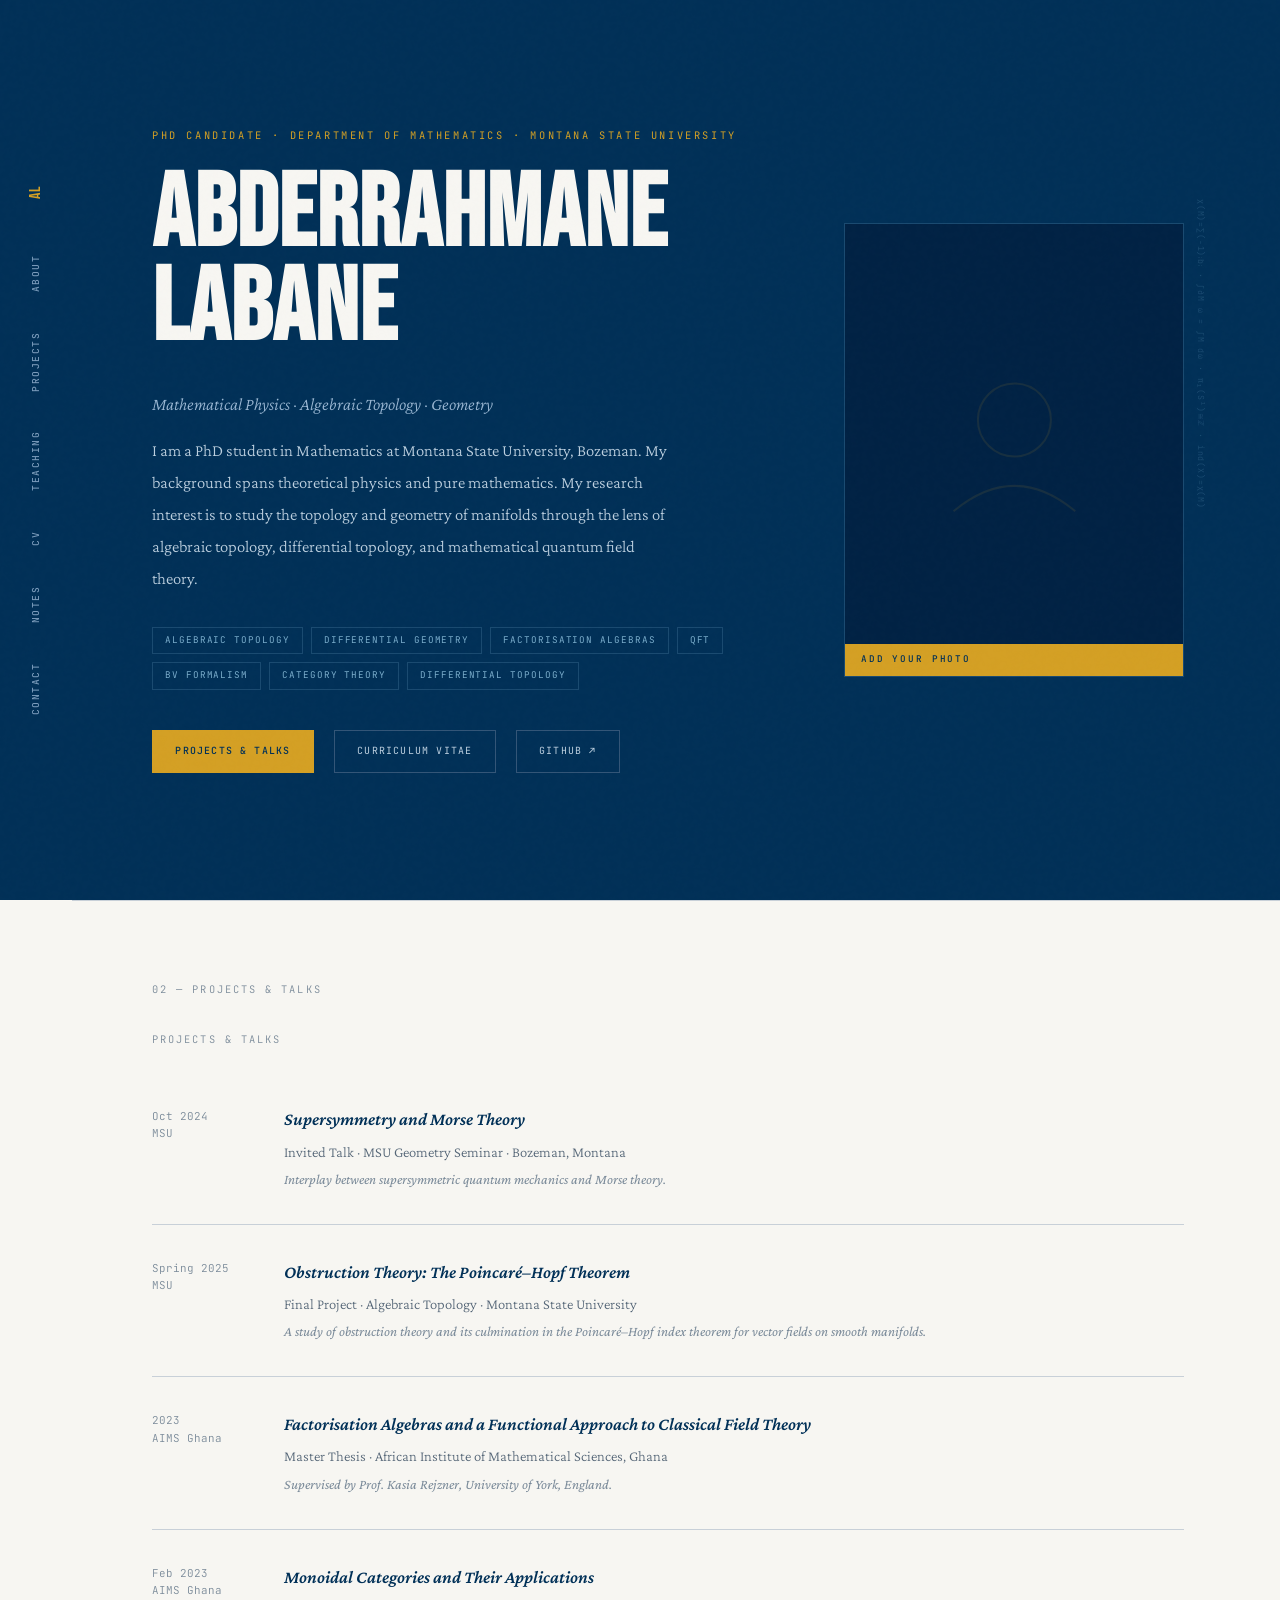
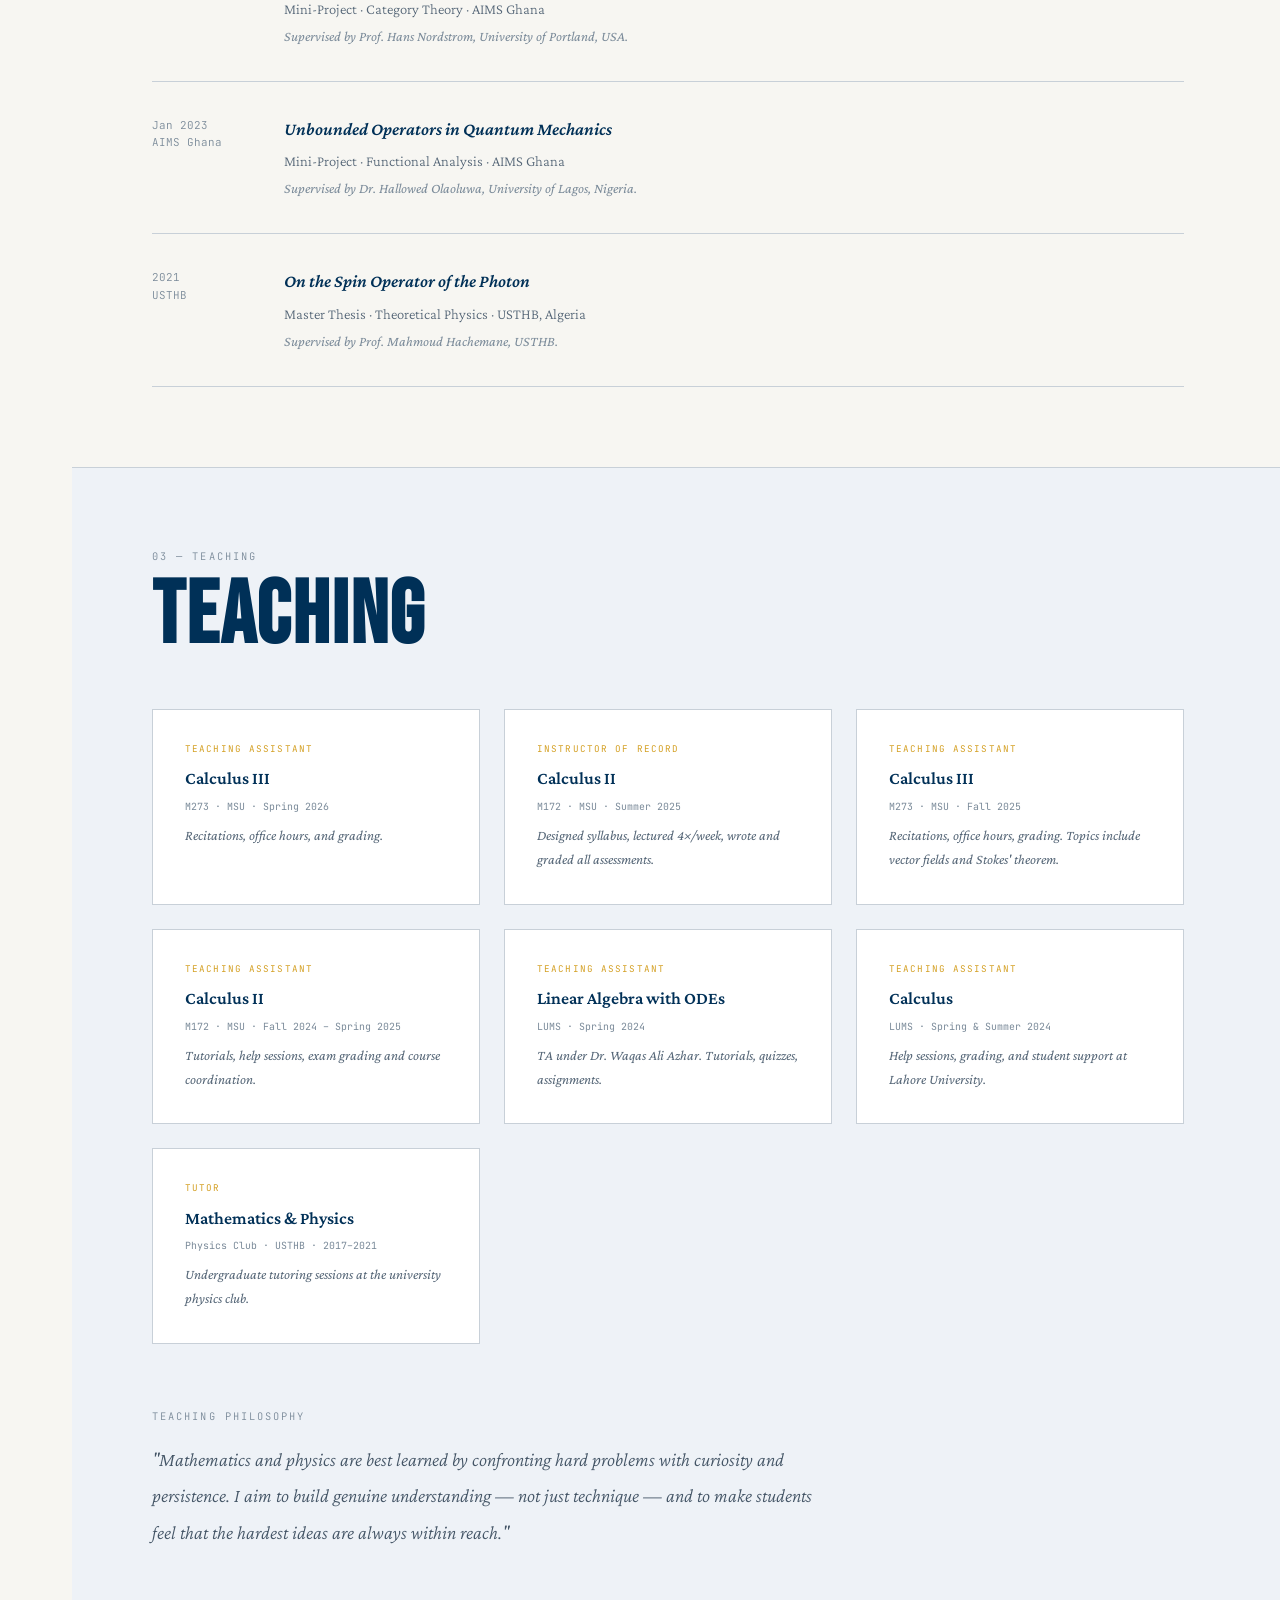
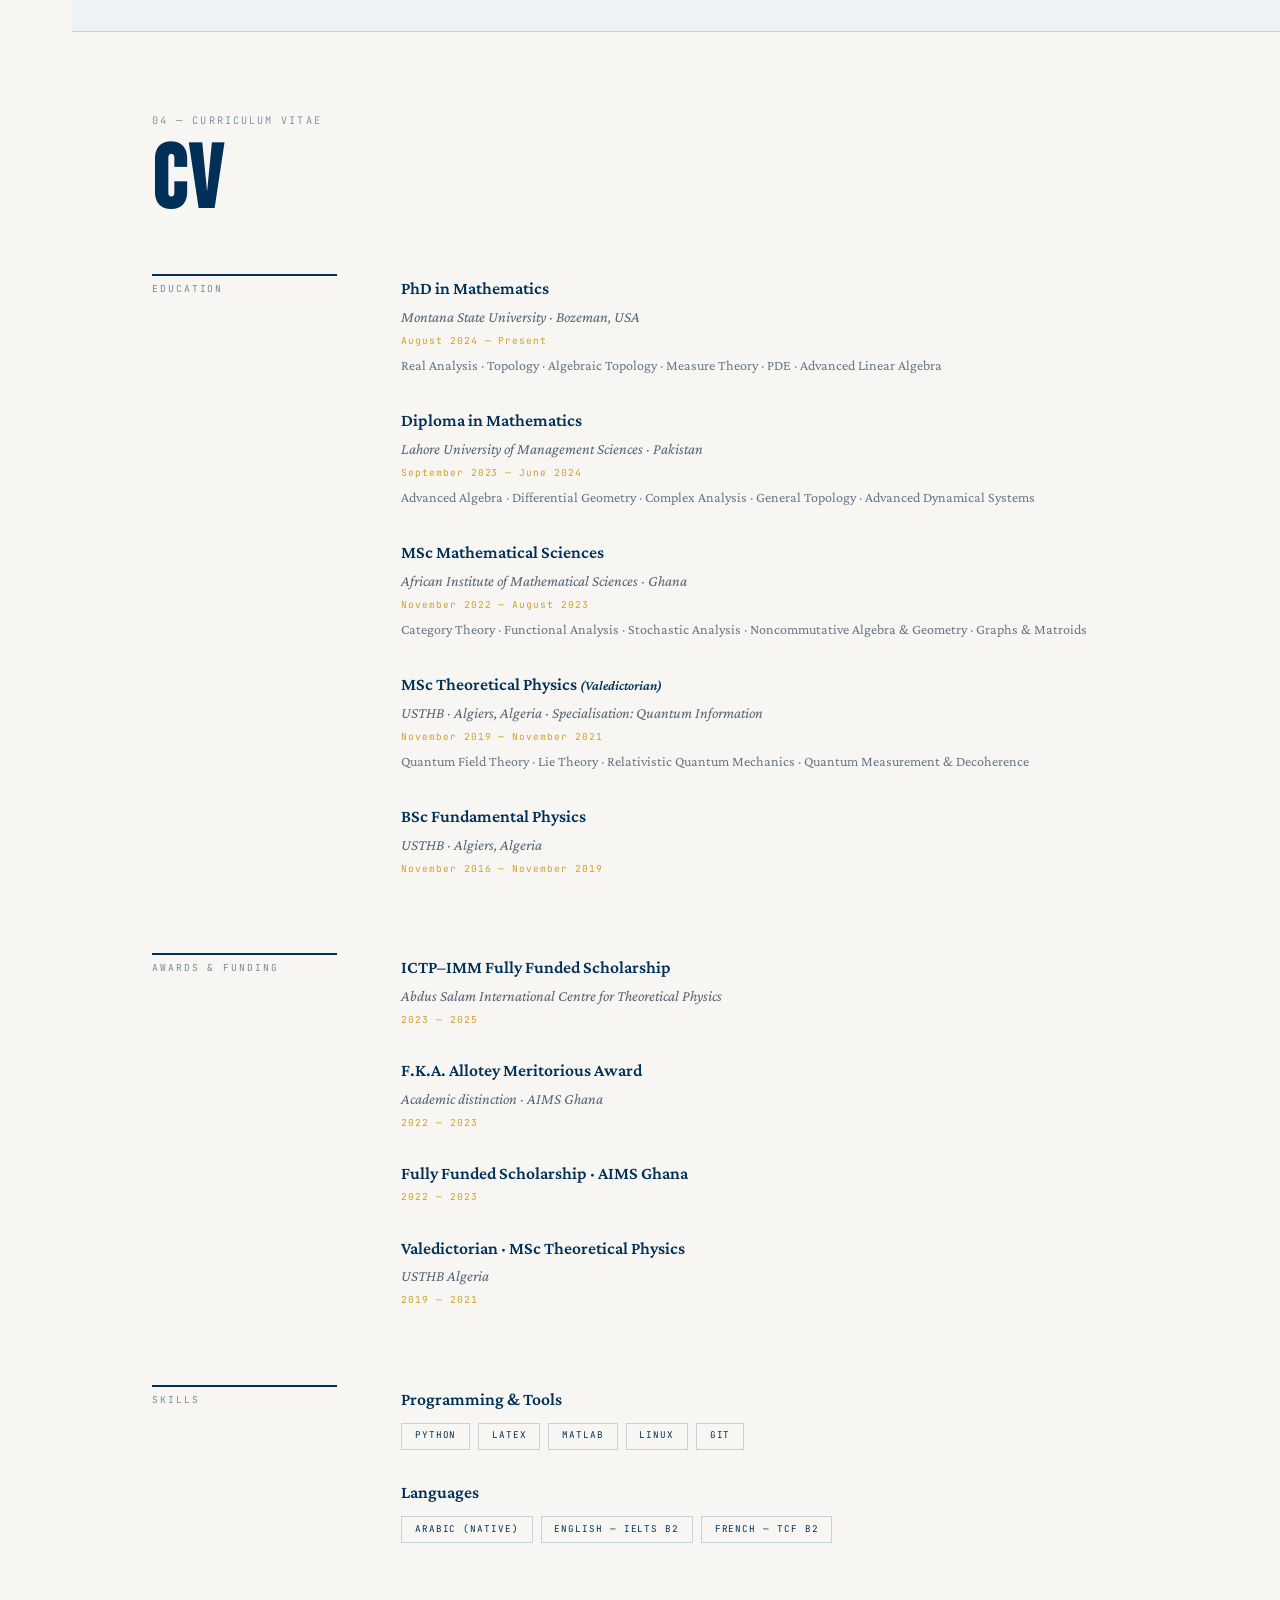
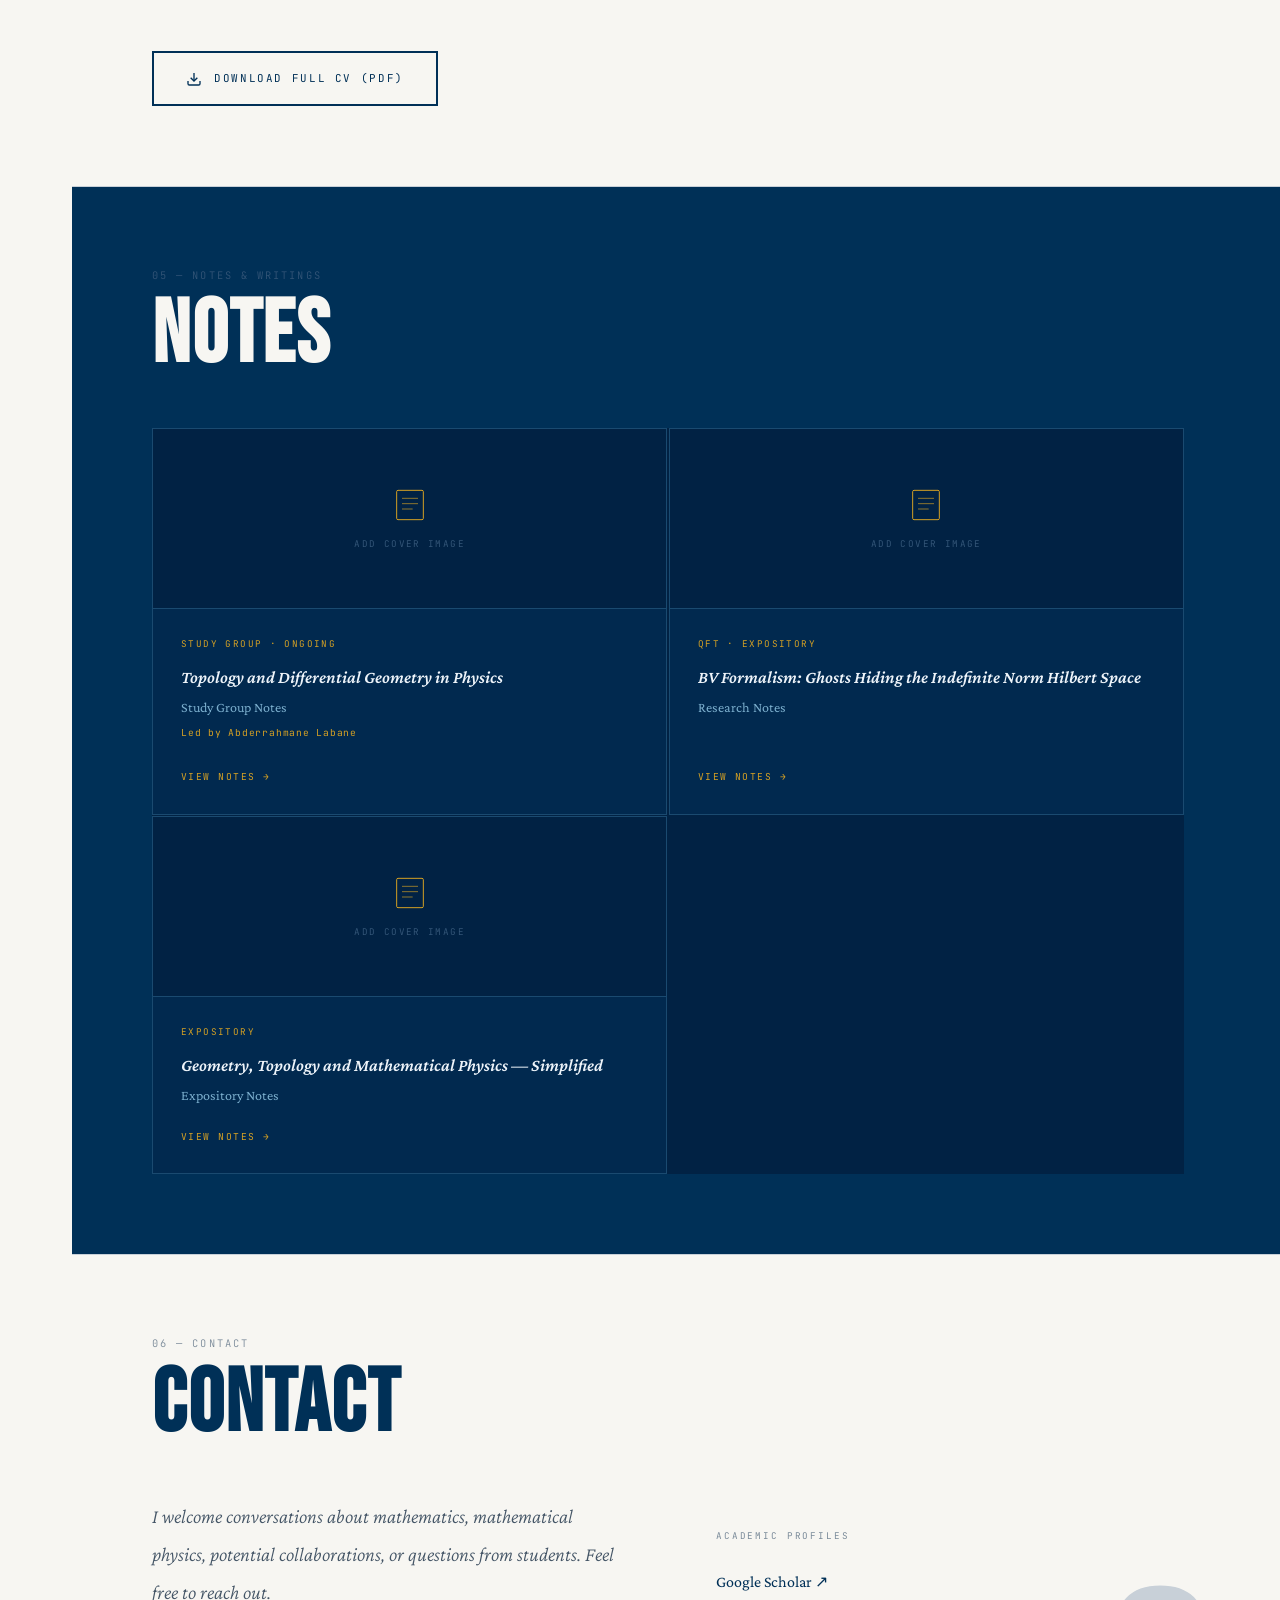
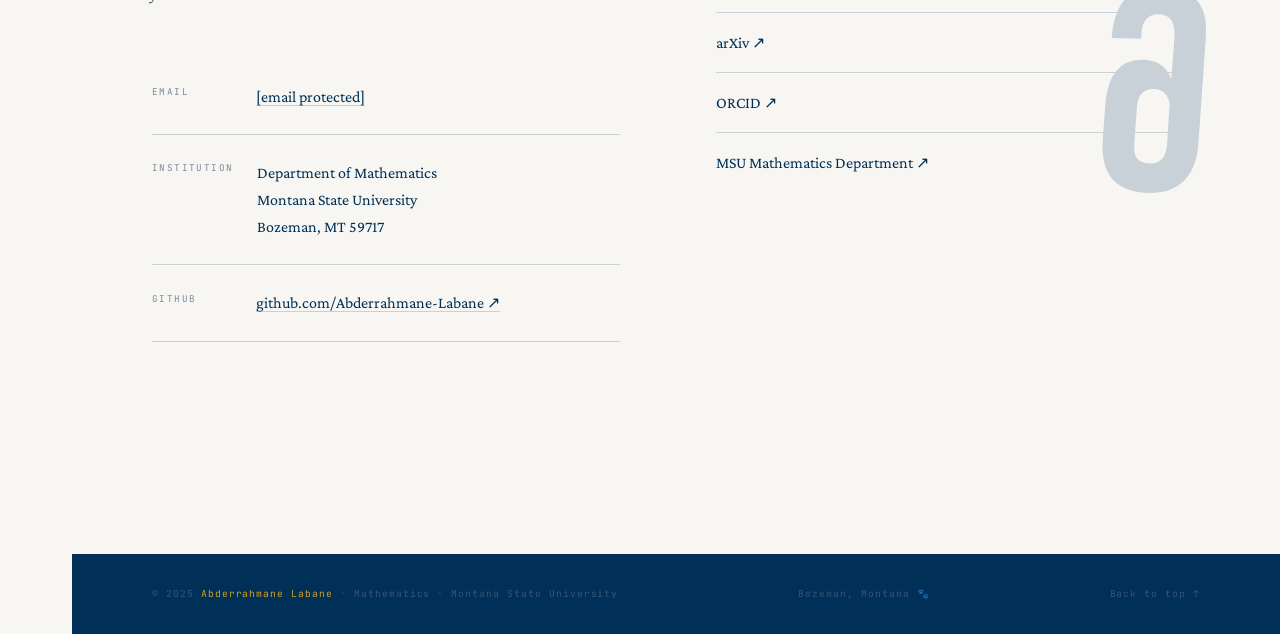
==== commit 1946a059: "Update index.html" ====
--- a/index.html
+++ b/index.html
@@ -276,17 +276,62 @@
     }
     .cv-download:hover { background: var(--ink); color: var(--bg); }
 
-    /* BLOG */
+    /* NOTES */
     #blog { background: var(--ink); color: #F7F6F2; }
     #blog h2 { color: #F7F6F2; }
     #blog .section-number { color: #335577; }
-    .blog-grid { display: grid; grid-template-columns: 1fr 1fr; gap: 1.5px; background: #012244; }
-    .blog-card { background: #01294F; padding: 2.5rem; text-decoration: none; color: #BDD0E0; display: block; transition: background 0.2s; }
-    .blog-card:hover { background: #013060; }
-    .blog-date { font-family: var(--mono); font-size: 0.58rem; letter-spacing: 0.15em; text-transform: uppercase; color: var(--accent); margin-bottom: 1rem; }
-    .blog-title { font-size: 1.2rem; font-weight: 600; color: #EEF4FA; margin-bottom: 0.75rem; font-style: italic; }
-    .blog-excerpt { font-size: 0.92rem; color: #7AADCC; font-weight: 300; line-height: 1.7; }
-    .blog-read-more { display: inline-block; margin-top: 1.5rem; font-family: var(--mono); font-size: 0.58rem; letter-spacing: 0.15em; text-transform: uppercase; color: var(--accent); }
+
+    .notes-row {
+      display: grid;
+      grid-template-columns: 1fr 1fr;
+      gap: 1.5px;
+      background: #012244;
+    }
+
+    .note-card {
+      background: #01294F;
+      border: 1px solid #1a4a70;
+      text-decoration: none;
+      color: #BDD0E0;
+      display: flex;
+      flex-direction: column;
+      transition: border-color 0.2s, transform 0.2s;
+    }
+    .note-card:hover { border-color: var(--accent); transform: translateY(-4px); }
+
+    .note-img {
+      width: 100%;
+      height: 180px;
+      overflow: hidden;
+      background: #012244;
+      flex-shrink: 0;
+    }
+    .note-img img { width: 100%; height: 100%; object-fit: cover; display: block; }
+    .note-img-placeholder {
+      width: 100%; height: 100%;
+      display: flex; flex-direction: column;
+      align-items: center; justify-content: center;
+      gap: 0.75rem; border-bottom: 1px solid #1a4a70;
+    }
+    .note-img-placeholder span {
+      font-family: var(--mono); font-size: 0.58rem;
+      letter-spacing: 0.15em; text-transform: uppercase; color: #335577;
+    }
+
+    .note-body { padding: 1.75rem; display: flex; flex-direction: column; flex: 1; }
+    .note-tag {
+      font-family: var(--mono); font-size: 0.58rem;
+      letter-spacing: 0.15em; text-transform: uppercase;
+      color: var(--accent); margin-bottom: 0.75rem;
+    }
+    .note-title { font-size: 1.1rem; font-weight: 600; color: #EEF4FA; font-style: italic; margin-bottom: 0.4rem; line-height: 1.4; }
+    .note-sub { font-size: 0.88rem; color: #7AADCC; margin-bottom: 0.3rem; }
+    .note-led { font-family: var(--mono); font-size: 0.6rem; color: var(--accent); letter-spacing: 0.08em; margin-bottom: 0.75rem; }
+    .note-read {
+      display: inline-block; margin-top: auto; padding-top: 1rem;
+      font-family: var(--mono); font-size: 0.6rem;
+      letter-spacing: 0.15em; text-transform: uppercase; color: var(--accent);
+    }
 
     /* CONTACT */
     #contact { background: var(--bg); }
@@ -327,7 +372,7 @@
 <nav>
   <span class="nav-logo">AL</span>
   <a href="#about">About</a>
-  <a href="#research">Research</a>
+  <a href="#research">Projects</a>
   <a href="#teaching">Teaching</a>
   <a href="#cv">CV</a>
   <a href="#blog">Notes</a>
@@ -358,7 +403,7 @@
         <span class="interest-tag">Differential Topology</span>
       </div>
       <div class="hero-links">
-        <a href="#research" class="primary">Research & Projects</a>
+        <a href="#research" class="primary">Projects & Talks</a>
         <a href="#cv">Curriculum Vitae</a>
         <a href="https://github.com/Abderrahmane-Labane" target="_blank">GitHub ↗</a>
       </div>
@@ -378,8 +423,7 @@
 
   <!-- RESEARCH -->
   <section id="research">
-    <div class="section-number">02 — Research & Projects</div>
-    <h2>Research</h2>
+    <div class="section-number" style="margin-bottom:2rem;">02 — Projects & Talks</div>
 
     <div class="section-number" style="margin-bottom:1.5rem;">Projects & Talks</div>
     <ul class="project-list">
@@ -393,6 +437,8 @@
       </li>
       <li class="project-item">
         <span class="project-year">Spring 2025<br>MSU</span>
+        <div>
+          <div class="project-title">Obstruction Theory: The Poincaré–Hopf Theorem</div>
           <div class="project-venue">Final Project · Algebraic Topology · Montana State University</div>
           <div class="project-sup">A study of obstruction theory and its culmination in the Poincaré–Hopf index theorem for vector fields on smooth manifolds.</div>
         </div>
@@ -582,33 +628,74 @@
 
   <!-- BLOG -->
   <section id="blog">
-    <div class="section-number">05 — Blog & Notes</div>
+    <div class="section-number">05 — Notes & Writings</div>
     <h2>Notes</h2>
-    <div class="blog-grid">
-      <a href="#" class="blog-card">
-        <div class="blog-date">Algebraic Topology · Expository</div>
-        <div class="blog-title">Obstruction Theory and the Poincaré–Hopf Theorem</div>
-        <div class="blog-excerpt">How obstruction theory provides a systematic framework for extending sections of fiber bundles, culminating in the beautiful index theorem for vector fields on smooth manifolds.</div>
-        <span class="blog-read-more">Read more →</span>
+    <div class="notes-row">
+
+      <a href="#" class="note-card">
+        <div class="note-img">
+          <!-- Replace with: <img src="notes1.jpg" alt="Study Group Notes"> -->
+          <div class="note-img-placeholder">
+            <svg viewBox="0 0 60 60" fill="none" xmlns="http://www.w3.org/2000/svg" width="40">
+              <rect x="10" y="8" width="40" height="44" rx="2" stroke="#D4A024" stroke-width="1.5"/>
+              <line x1="18" y1="20" x2="42" y2="20" stroke="#D4A024" stroke-width="1"/>
+              <line x1="18" y1="28" x2="42" y2="28" stroke="#D4A024" stroke-width="1"/>
+              <line x1="18" y1="36" x2="34" y2="36" stroke="#D4A024" stroke-width="1"/>
+            </svg>
+            <span>Add Cover Image</span>
+          </div>
+        </div>
+        <div class="note-body">
+          <div class="note-tag">Study Group · Ongoing</div>
+          <div class="note-title">Topology and Differential Geometry in Physics</div>
+          <div class="note-sub">Study Group Notes</div>
+          <div class="note-led">Led by Abderrahmane Labane</div>
+          <span class="note-read">View Notes →</span>
+        </div>
       </a>
-      <a href="#" class="blog-card">
-        <div class="blog-date">Mathematical Physics · Expository</div>
-        <div class="blog-title">Supersymmetry Meets Morse Theory</div>
-        <div class="blog-excerpt">An accessible account of the remarkable connection between supersymmetric quantum mechanics and the topological information encoded in Morse functions on smooth manifolds.</div>
-        <span class="blog-read-more">Read more →</span>
+
+      <a href="#" class="note-card">
+        <div class="note-img">
+          <!-- Replace with: <img src="notes2.jpg" alt="BV Formalism"> -->
+          <div class="note-img-placeholder">
+            <svg viewBox="0 0 60 60" fill="none" xmlns="http://www.w3.org/2000/svg" width="40">
+              <rect x="10" y="8" width="40" height="44" rx="2" stroke="#D4A024" stroke-width="1.5"/>
+              <line x1="18" y1="20" x2="42" y2="20" stroke="#D4A024" stroke-width="1"/>
+              <line x1="18" y1="28" x2="42" y2="28" stroke="#D4A024" stroke-width="1"/>
+              <line x1="18" y1="36" x2="34" y2="36" stroke="#D4A024" stroke-width="1"/>
+            </svg>
+            <span>Add Cover Image</span>
+          </div>
+        </div>
+        <div class="note-body">
+          <div class="note-tag">QFT · Expository</div>
+          <div class="note-title">BV Formalism: Ghosts Hiding the Indefinite Norm Hilbert Space</div>
+          <div class="note-sub">Research Notes</div>
+          <span class="note-read">View Notes →</span>
+        </div>
       </a>
-      <a href="#" class="blog-card">
-        <div class="blog-date">QFT · Research Notes</div>
-        <div class="blog-title">What Are Factorisation Algebras?</div>
-        <div class="blog-excerpt">A gentle introduction to factorisation algebras as a modern framework for quantum field theory, motivated by the problem of combining local observables coherently.</div>
-        <span class="blog-read-more">Read more →</span>
+
+      <a href="#" class="note-card">
+        <div class="note-img">
+          <!-- Replace with: <img src="notes3.jpg" alt="Geometry and Topology"> -->
+          <div class="note-img-placeholder">
+            <svg viewBox="0 0 60 60" fill="none" xmlns="http://www.w3.org/2000/svg" width="40">
+              <rect x="10" y="8" width="40" height="44" rx="2" stroke="#D4A024" stroke-width="1.5"/>
+              <line x1="18" y1="20" x2="42" y2="20" stroke="#D4A024" stroke-width="1"/>
+              <line x1="18" y1="28" x2="42" y2="28" stroke="#D4A024" stroke-width="1"/>
+              <line x1="18" y1="36" x2="34" y2="36" stroke="#D4A024" stroke-width="1"/>
+            </svg>
+            <span>Add Cover Image</span>
+          </div>
+        </div>
+        <div class="note-body">
+          <div class="note-tag">Expository</div>
+          <div class="note-title">Geometry, Topology and Mathematical Physics — Simplified</div>
+          <div class="note-sub">Expository Notes</div>
+          <span class="note-read">View Notes →</span>
+        </div>
       </a>
-      <a href="#" class="blog-card">
-        <div class="blog-date">Teaching · Calculus</div>
-        <div class="blog-title">Visualising Stokes' Theorem: A Teaching Approach</div>
-        <div class="blog-excerpt">After several semesters of teaching multivariable calculus, here are the intuitions and analogies that genuinely help students grasp the geometry behind Stokes' theorem.</div>
-        <span class="blog-read-more">Read more →</span>
-      </a>
+
     </div>
   </section>
 
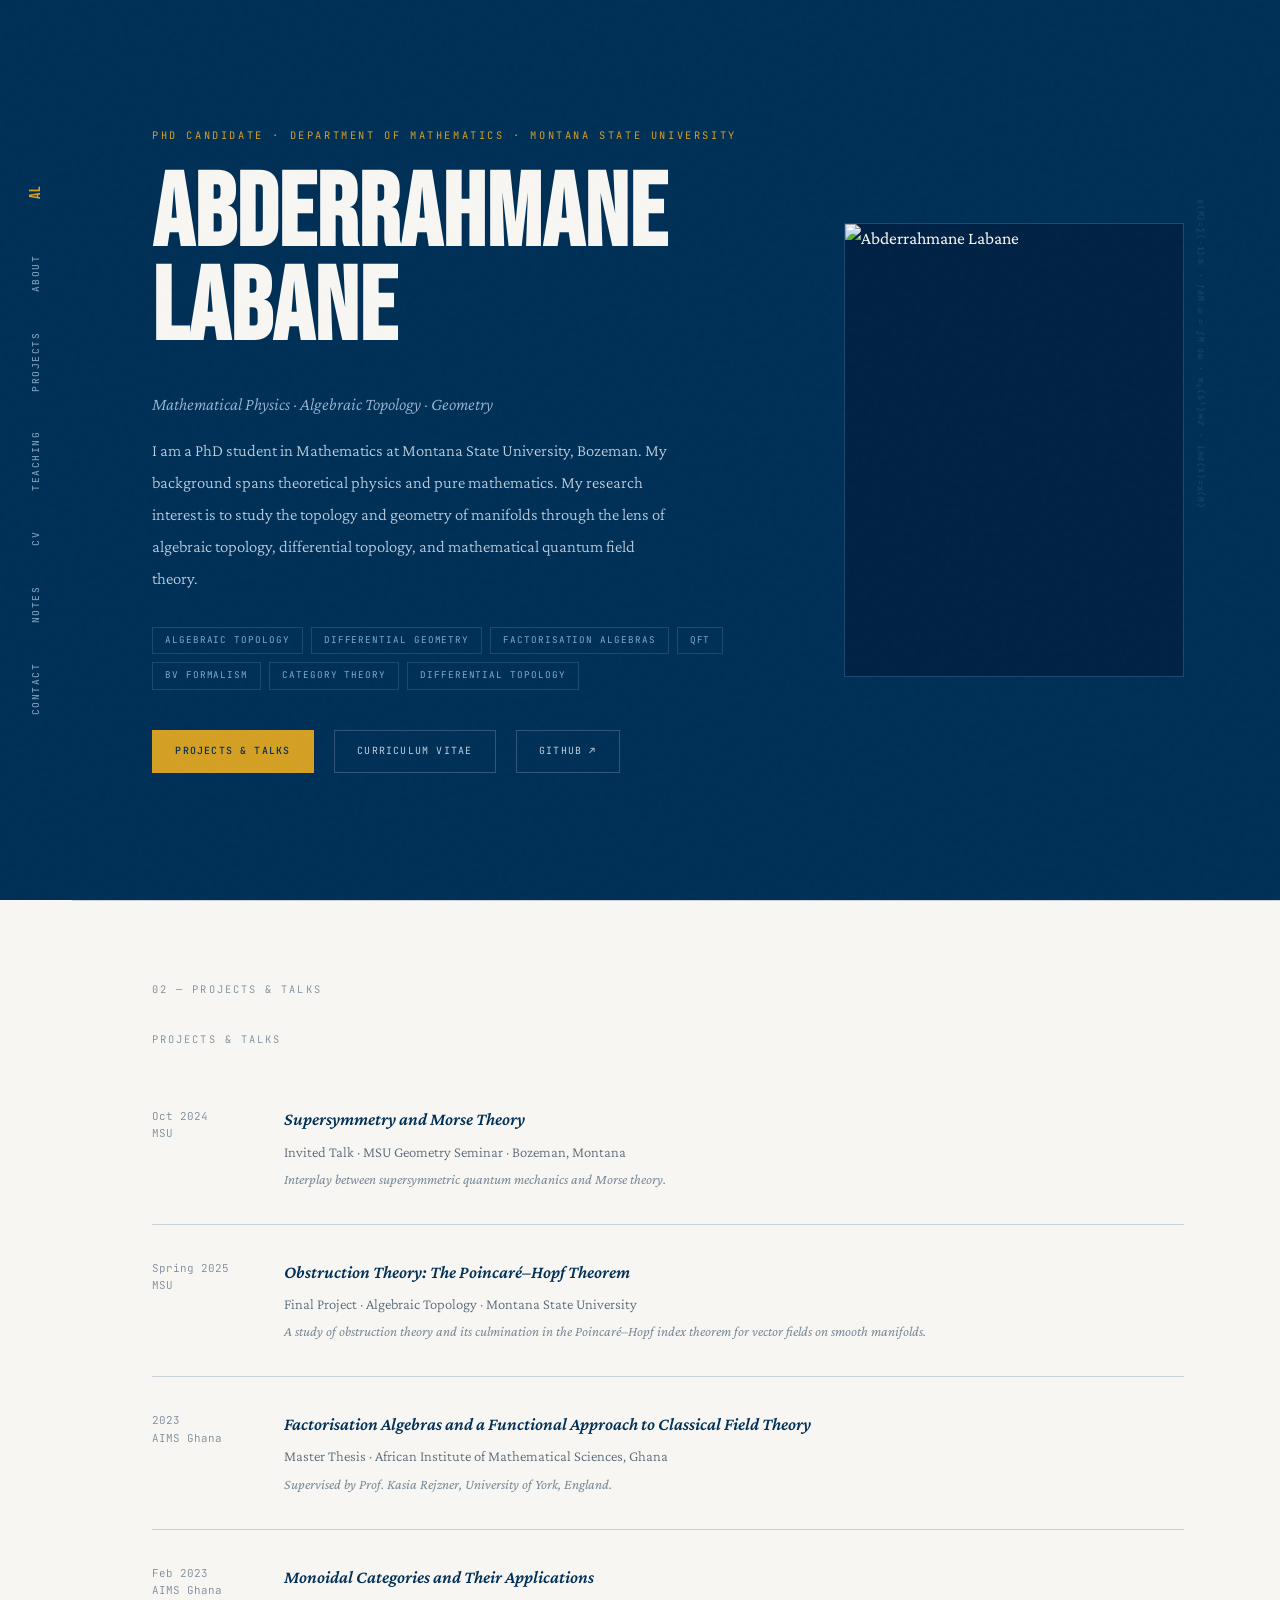
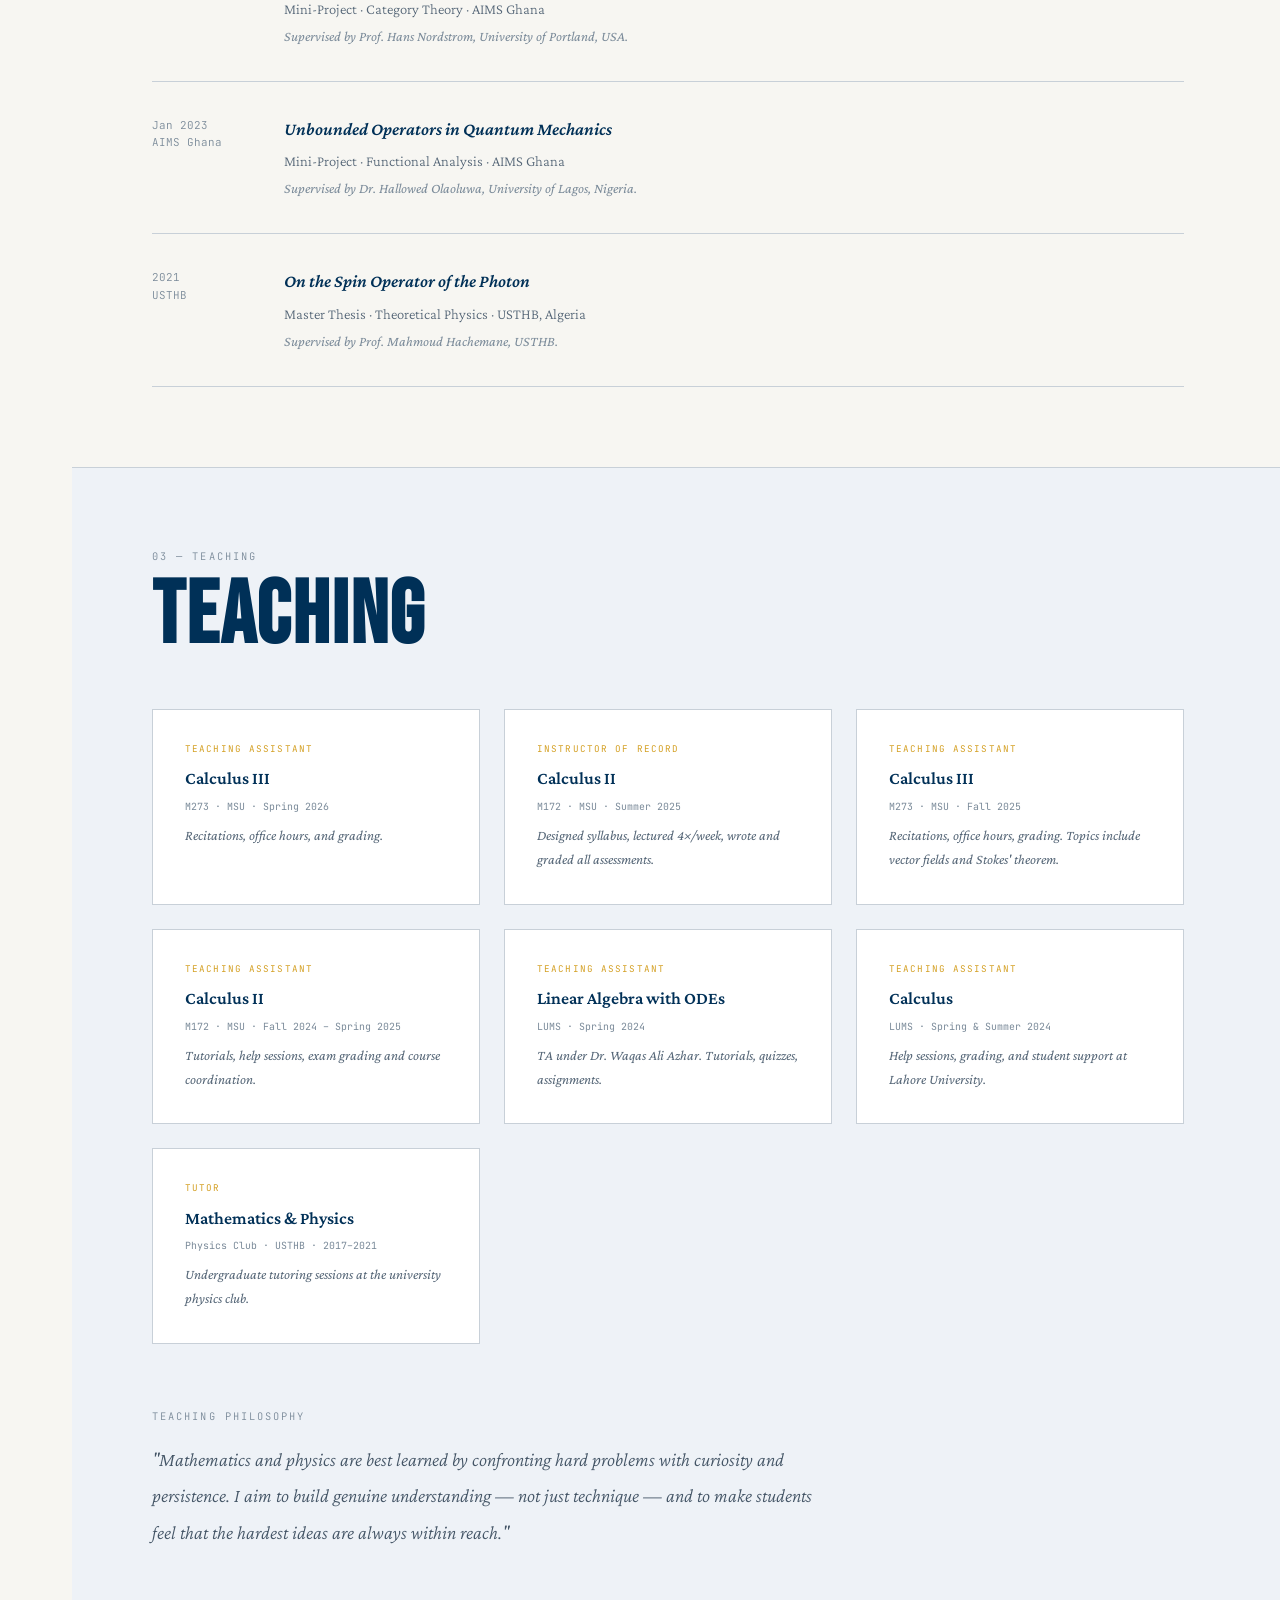
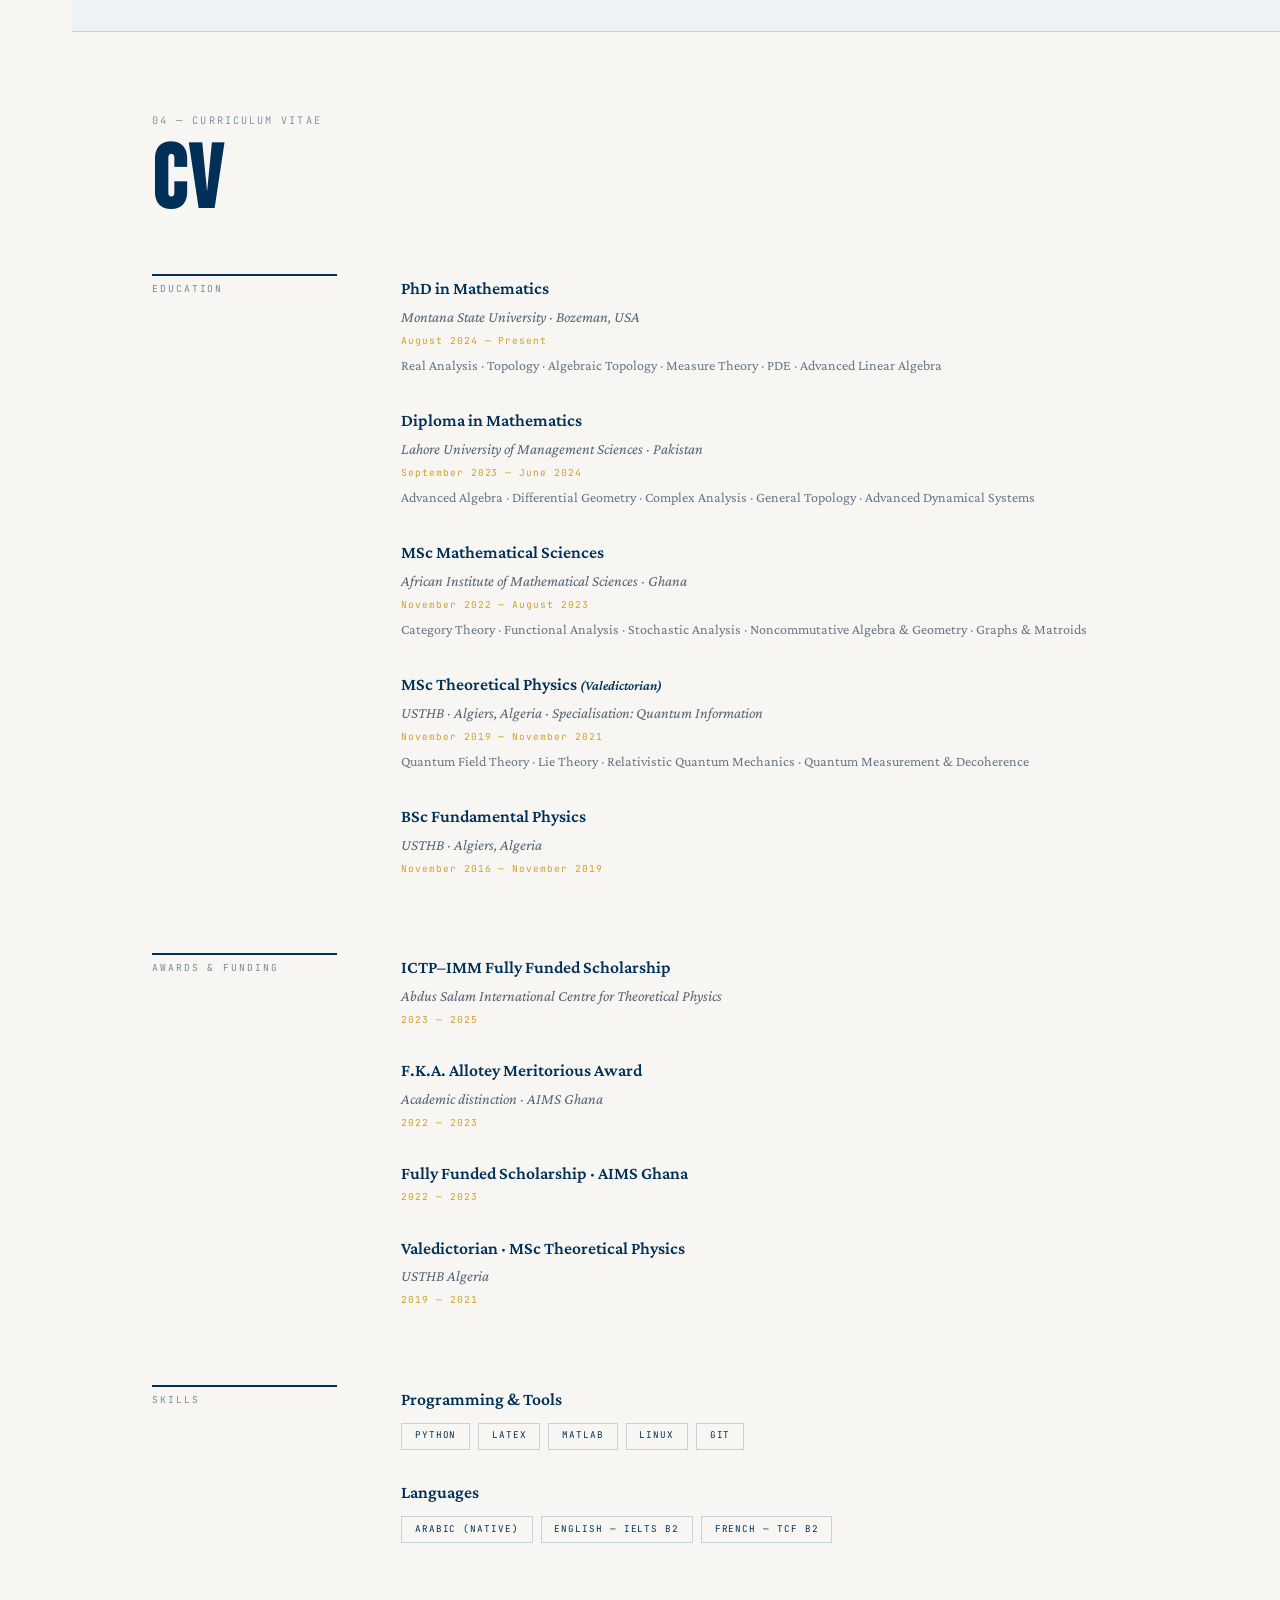
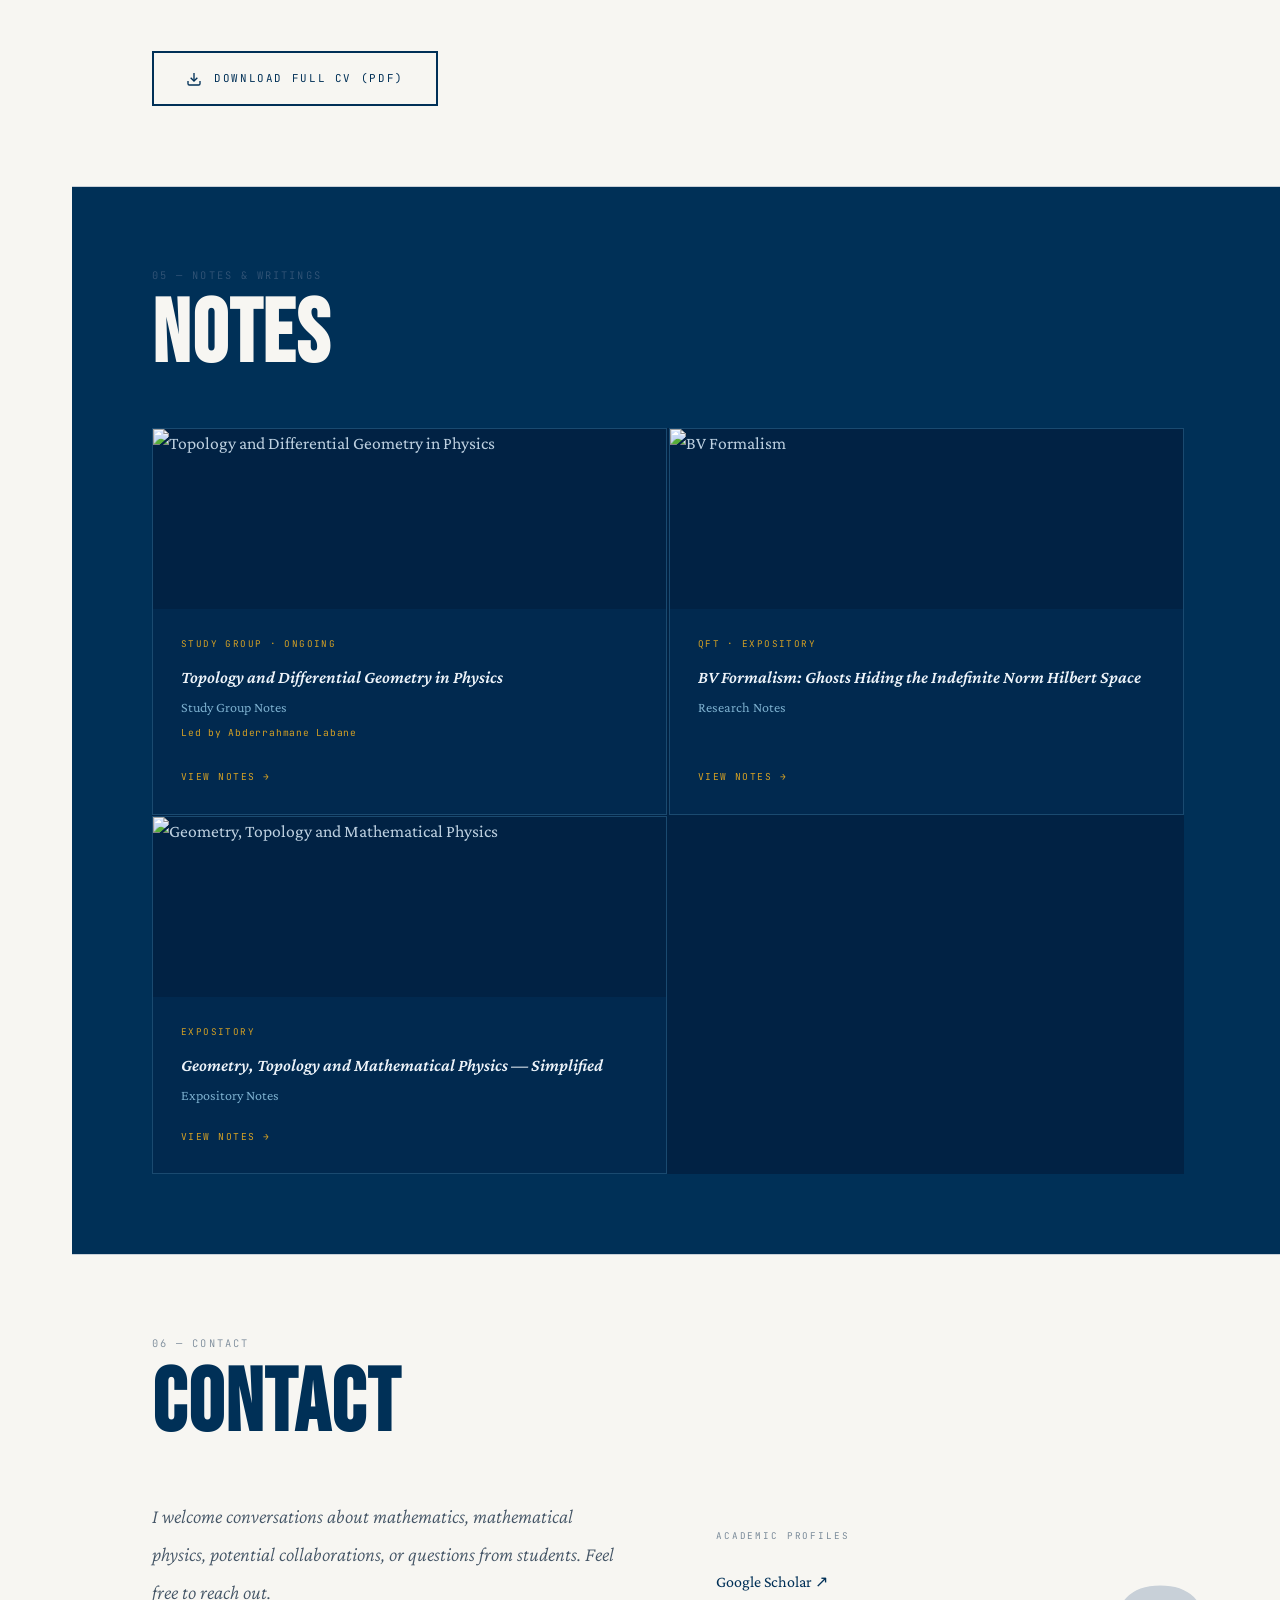
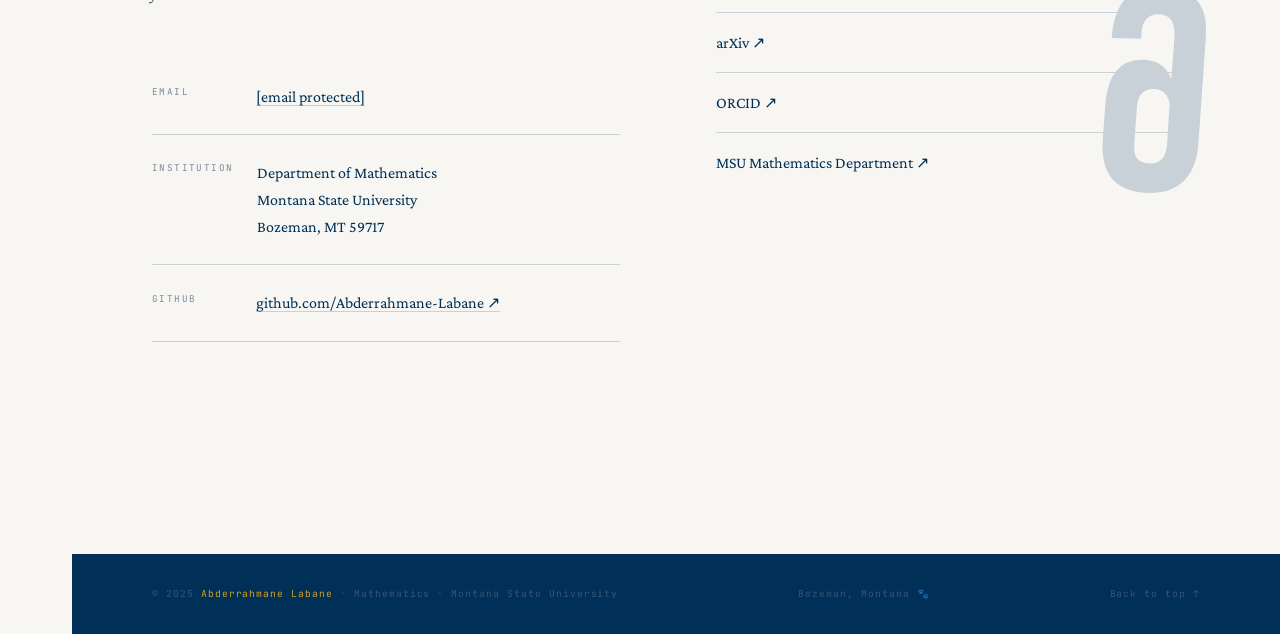
==== commit d254c41a: "Update index.html" ====
--- a/index.html
+++ b/index.html
@@ -410,12 +410,7 @@
     </div>
     <div class="photo-panel">
       <div class="photo-frame">
-        <!-- Replace with your photo: <img src="photo.jpg" alt="Abderrahmane Labane" style="width:100%;height:100%;object-fit:cover;"> -->
-        <svg viewBox="0 0 100 100" xmlns="http://www.w3.org/2000/svg">
-          <circle cx="50" cy="35" r="18" fill="none" stroke="#D4A024" stroke-width="1"/>
-          <path d="M 20 80 Q 50 55 80 80" fill="none" stroke="#D4A024" stroke-width="1"/>
-        </svg>
-        <div class="photo-label">Add Your Photo</div>
+        <img src="photo.jpg" alt="Abderrahmane Labane" style="width:100%;height:100%;object-fit:cover;display:block;">
       </div>
       <div class="math-decoration">χ(M)=∑(−1)ᵢbᵢ · ∫∂M ω = ∫M dω · π₁(S¹)≅ℤ · ind(X)=χ(M)</div>
     </div>
@@ -634,16 +629,7 @@
 
       <a href="#" class="note-card">
         <div class="note-img">
-          <!-- Replace with: <img src="notes1.jpg" alt="Study Group Notes"> -->
-          <div class="note-img-placeholder">
-            <svg viewBox="0 0 60 60" fill="none" xmlns="http://www.w3.org/2000/svg" width="40">
-              <rect x="10" y="8" width="40" height="44" rx="2" stroke="#D4A024" stroke-width="1.5"/>
-              <line x1="18" y1="20" x2="42" y2="20" stroke="#D4A024" stroke-width="1"/>
-              <line x1="18" y1="28" x2="42" y2="28" stroke="#D4A024" stroke-width="1"/>
-              <line x1="18" y1="36" x2="34" y2="36" stroke="#D4A024" stroke-width="1"/>
-            </svg>
-            <span>Add Cover Image</span>
-          </div>
+          <img src="notes1.jpg" alt="Topology and Differential Geometry in Physics">
         </div>
         <div class="note-body">
           <div class="note-tag">Study Group · Ongoing</div>
@@ -656,16 +642,7 @@
 
       <a href="#" class="note-card">
         <div class="note-img">
-          <!-- Replace with: <img src="notes2.jpg" alt="BV Formalism"> -->
-          <div class="note-img-placeholder">
-            <svg viewBox="0 0 60 60" fill="none" xmlns="http://www.w3.org/2000/svg" width="40">
-              <rect x="10" y="8" width="40" height="44" rx="2" stroke="#D4A024" stroke-width="1.5"/>
-              <line x1="18" y1="20" x2="42" y2="20" stroke="#D4A024" stroke-width="1"/>
-              <line x1="18" y1="28" x2="42" y2="28" stroke="#D4A024" stroke-width="1"/>
-              <line x1="18" y1="36" x2="34" y2="36" stroke="#D4A024" stroke-width="1"/>
-            </svg>
-            <span>Add Cover Image</span>
-          </div>
+          <img src="notes2.jpg" alt="BV Formalism">
         </div>
         <div class="note-body">
           <div class="note-tag">QFT · Expository</div>
@@ -677,16 +654,7 @@
 
       <a href="#" class="note-card">
         <div class="note-img">
-          <!-- Replace with: <img src="notes3.jpg" alt="Geometry and Topology"> -->
-          <div class="note-img-placeholder">
-            <svg viewBox="0 0 60 60" fill="none" xmlns="http://www.w3.org/2000/svg" width="40">
-              <rect x="10" y="8" width="40" height="44" rx="2" stroke="#D4A024" stroke-width="1.5"/>
-              <line x1="18" y1="20" x2="42" y2="20" stroke="#D4A024" stroke-width="1"/>
-              <line x1="18" y1="28" x2="42" y2="28" stroke="#D4A024" stroke-width="1"/>
-              <line x1="18" y1="36" x2="34" y2="36" stroke="#D4A024" stroke-width="1"/>
-            </svg>
-            <span>Add Cover Image</span>
-          </div>
+          <img src="notes3.jpg" alt="Geometry, Topology and Mathematical Physics">
         </div>
         <div class="note-body">
           <div class="note-tag">Expository</div>
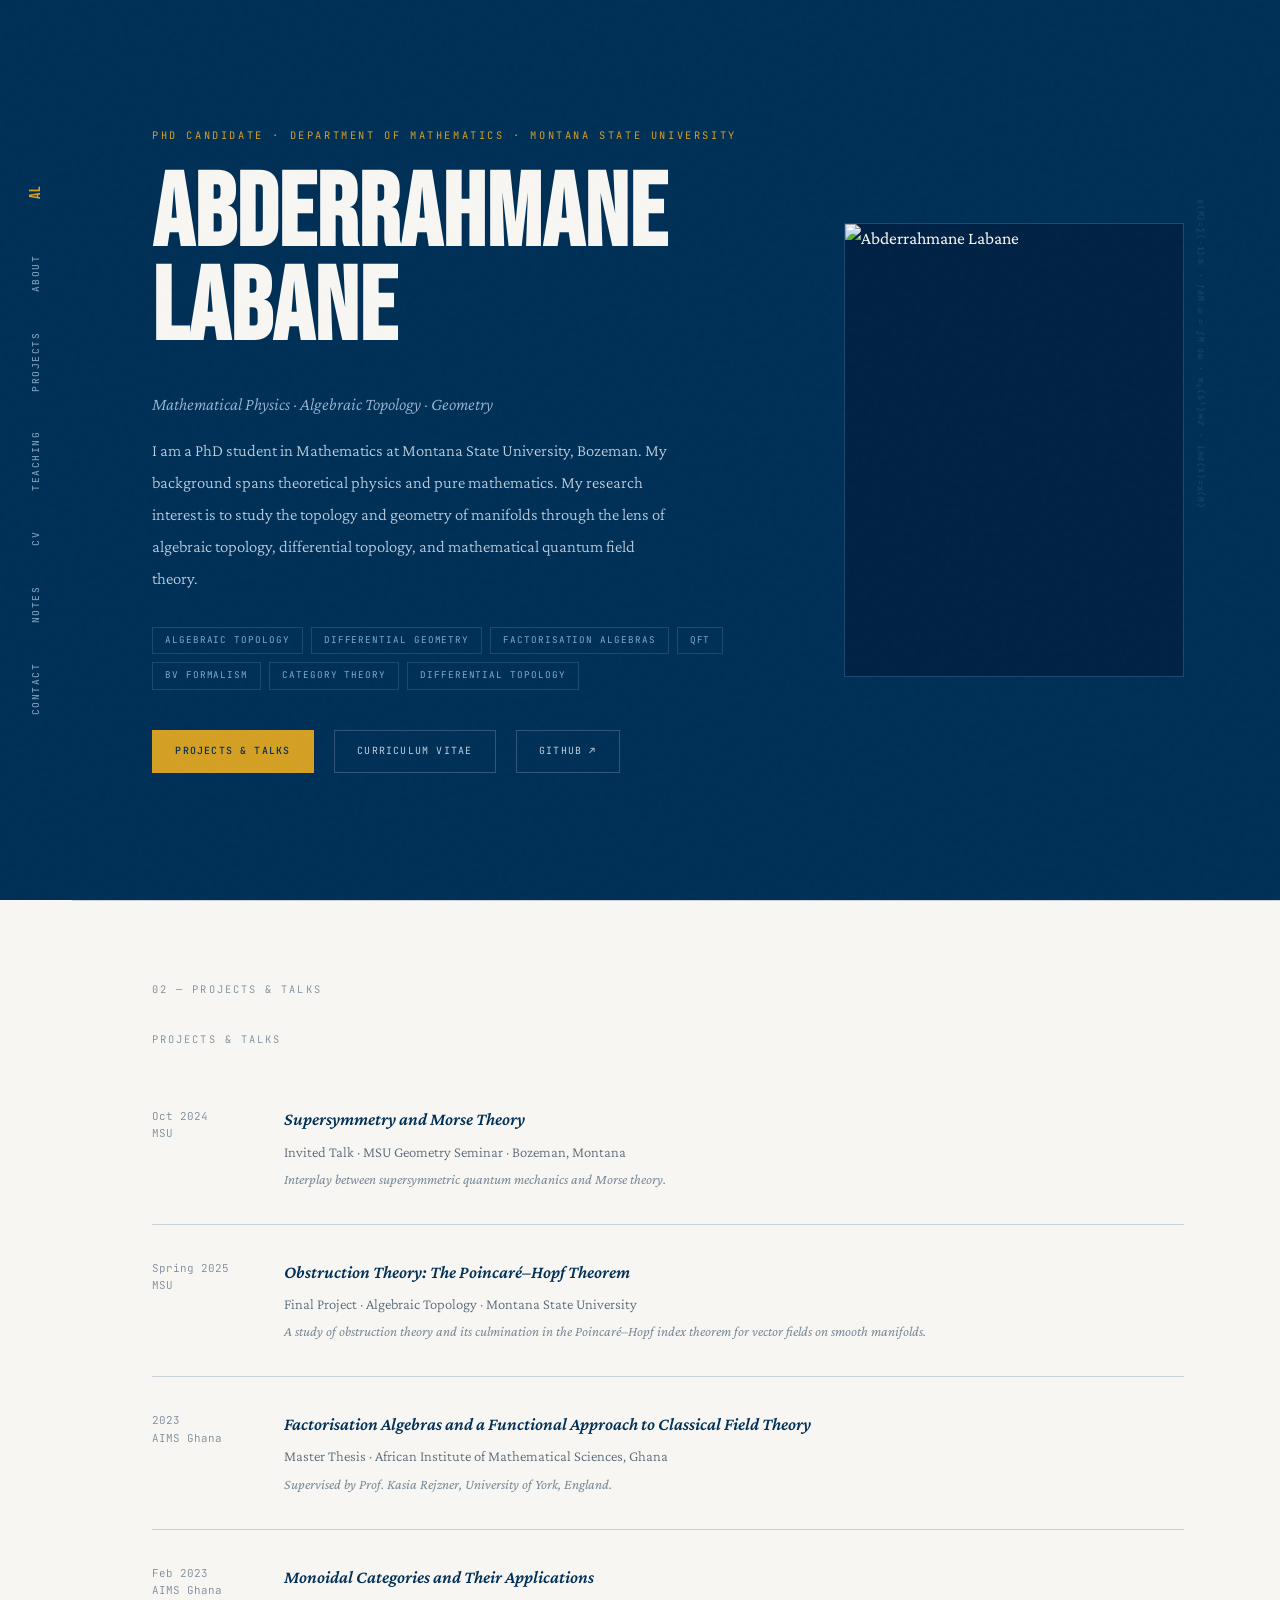
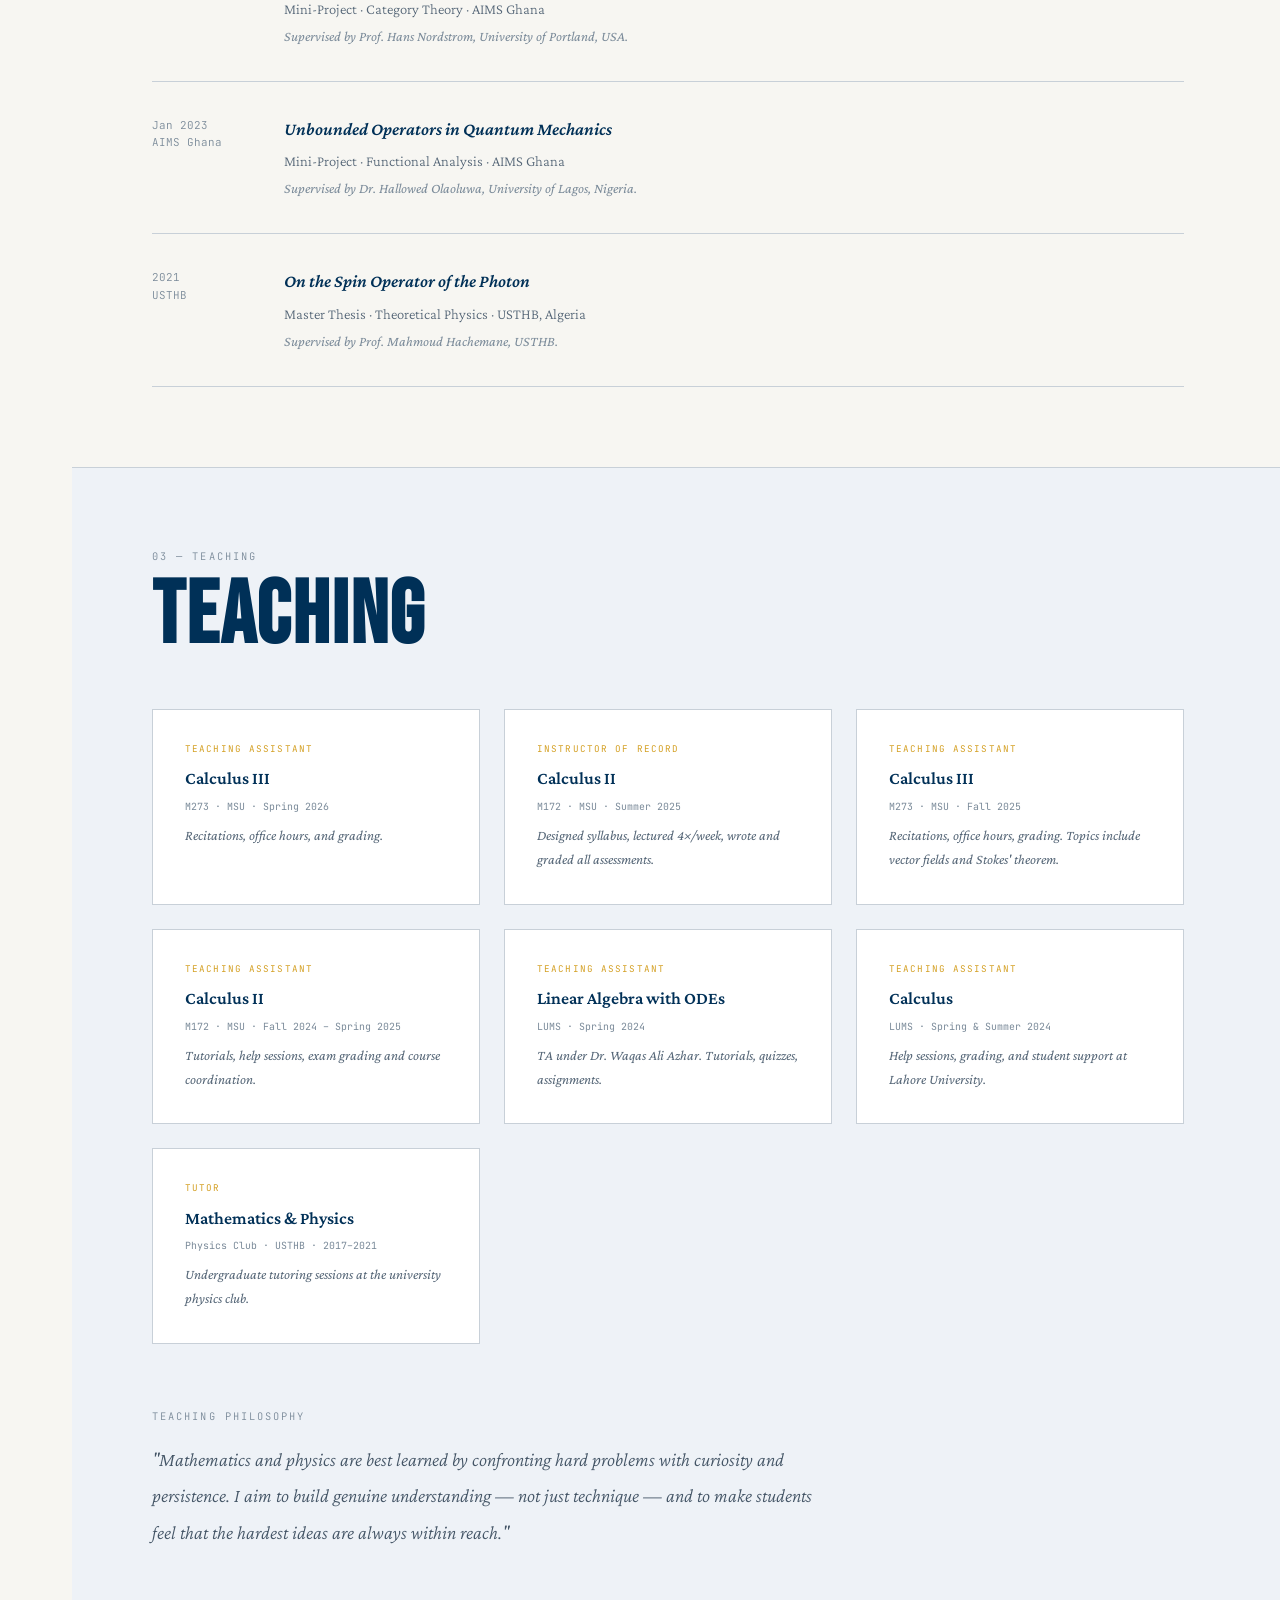
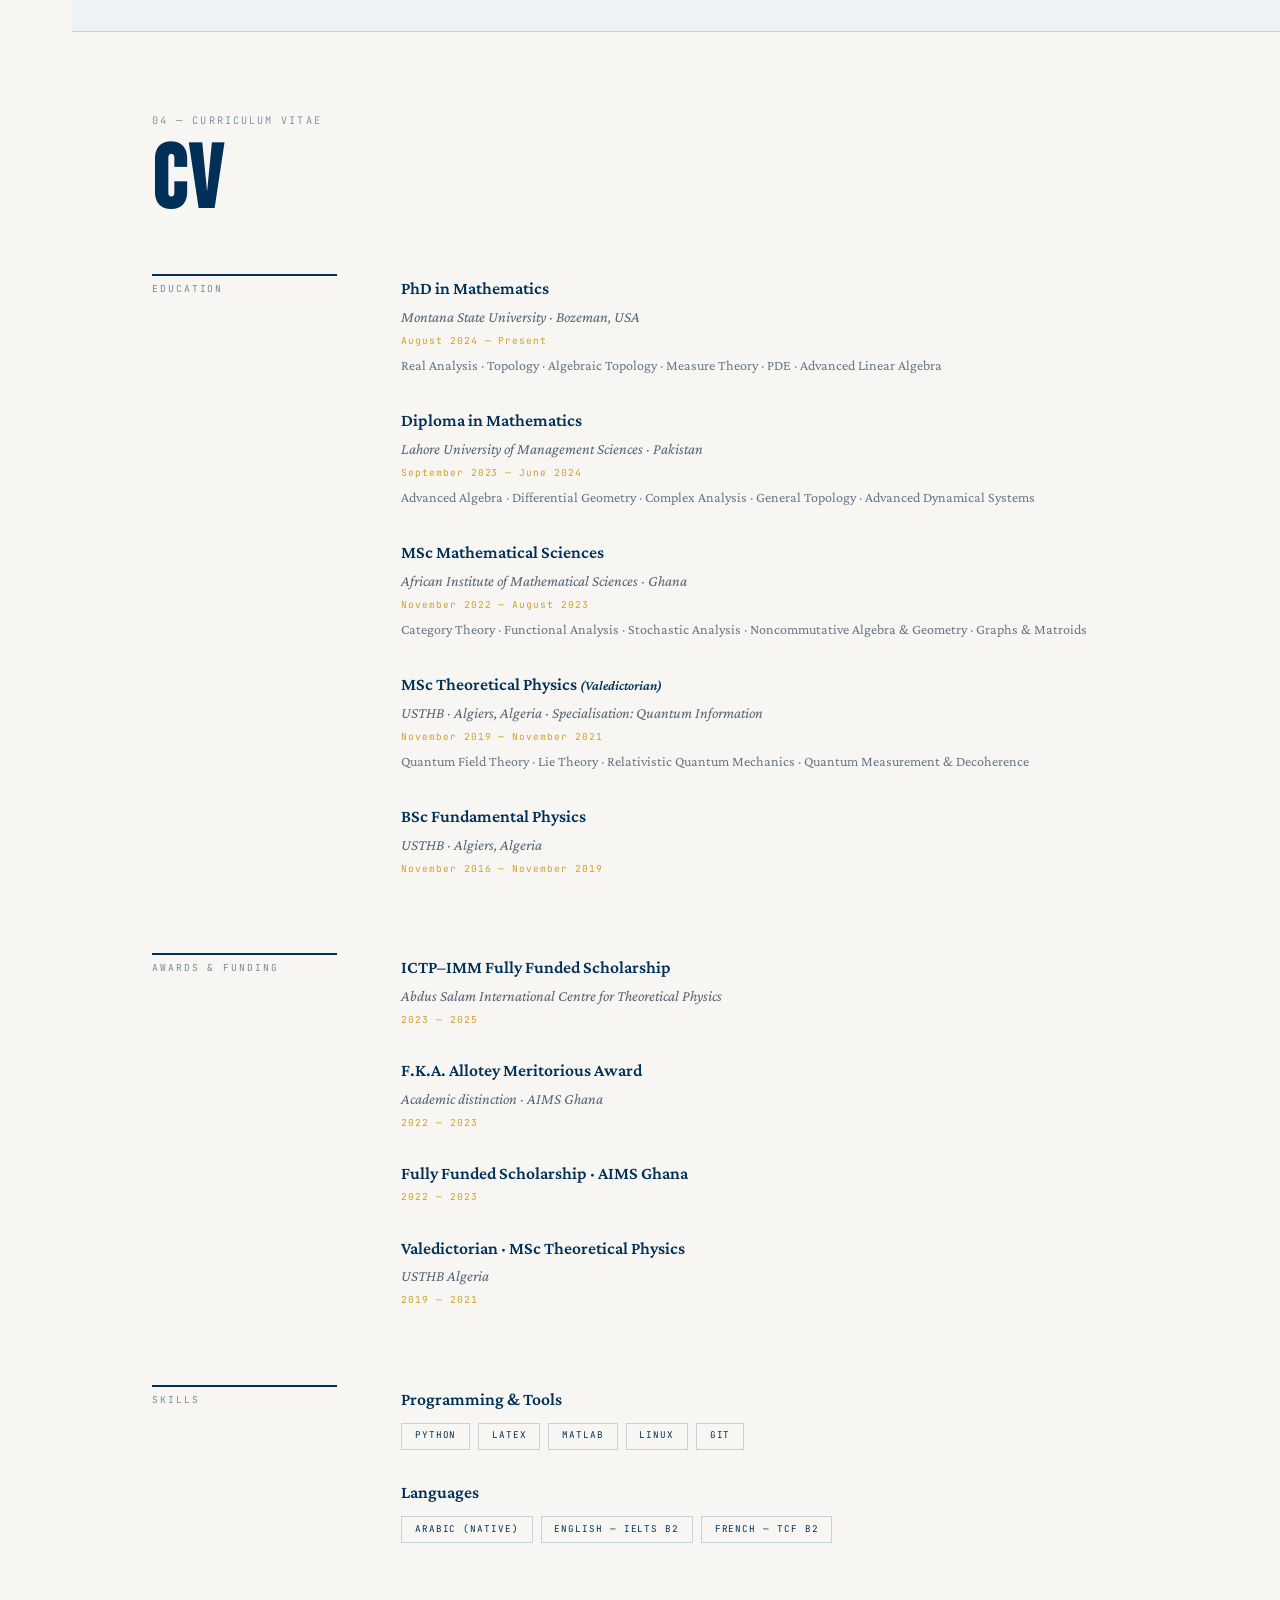
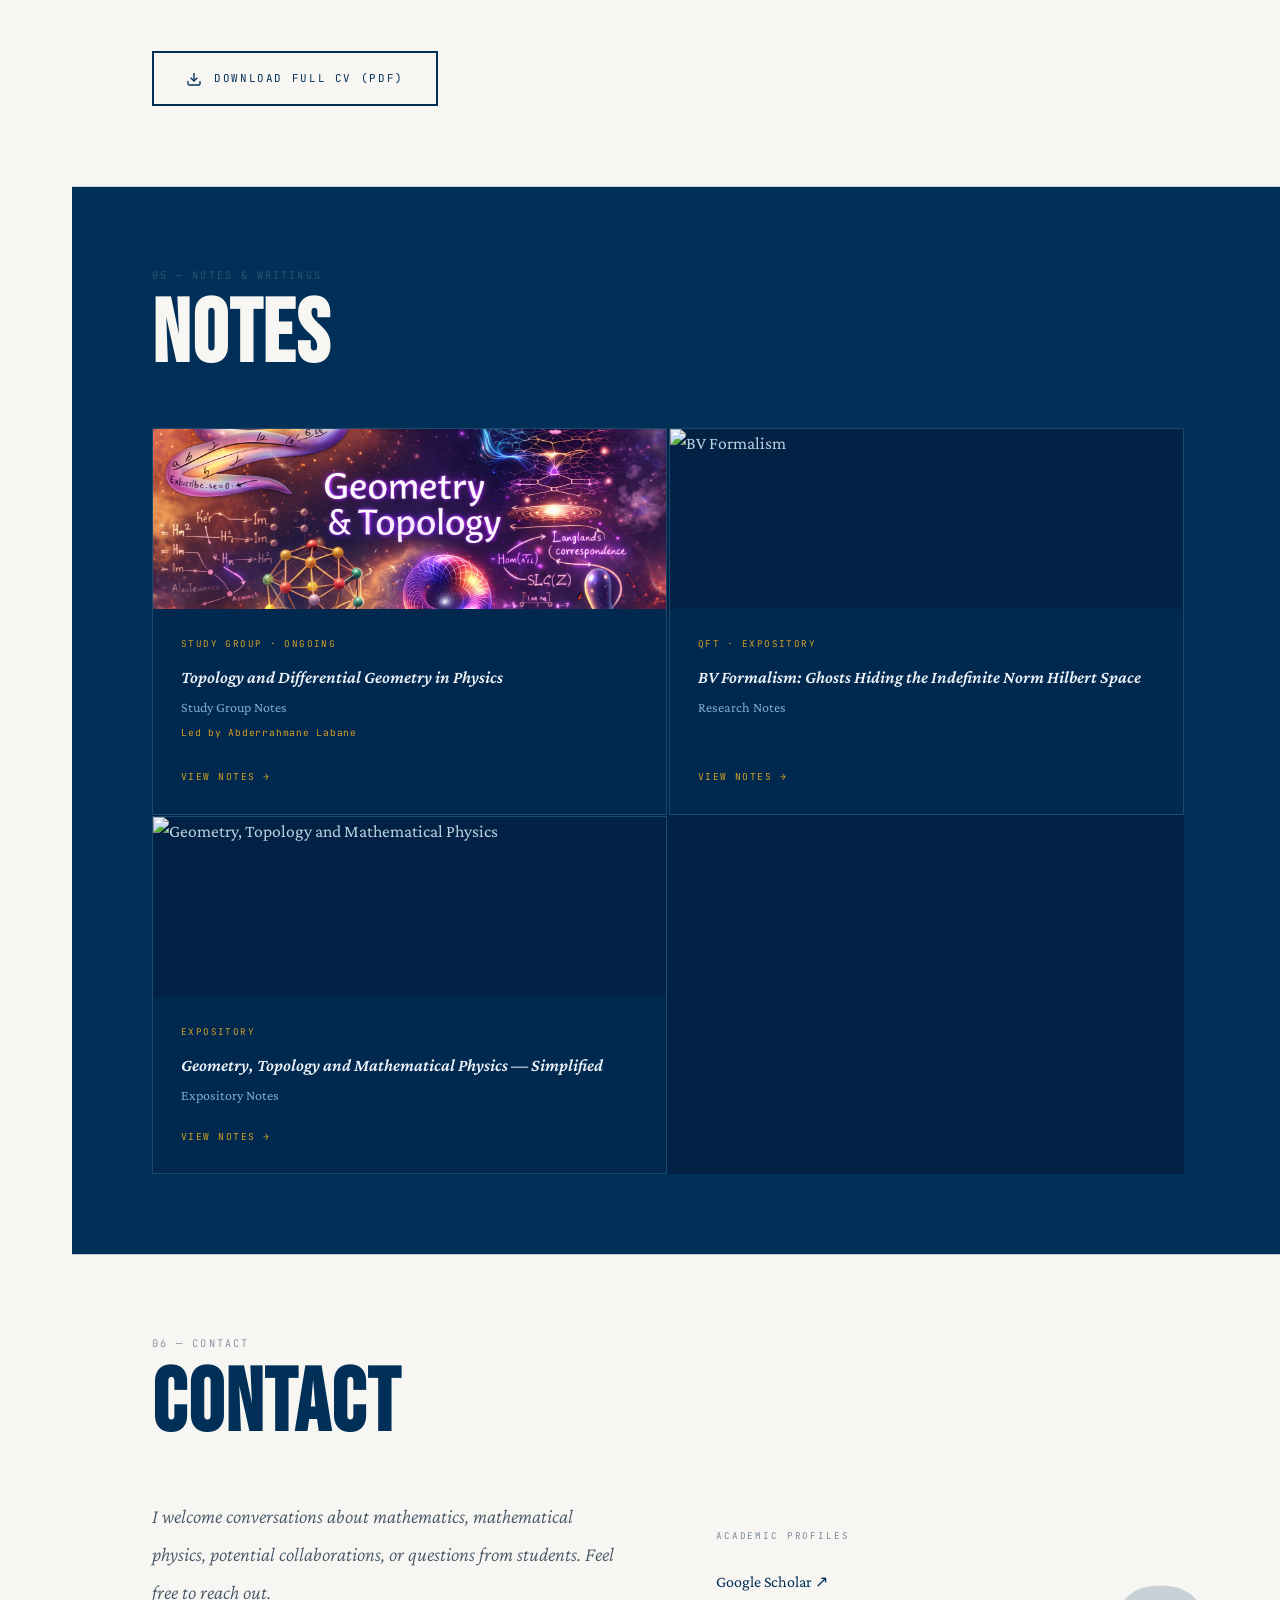
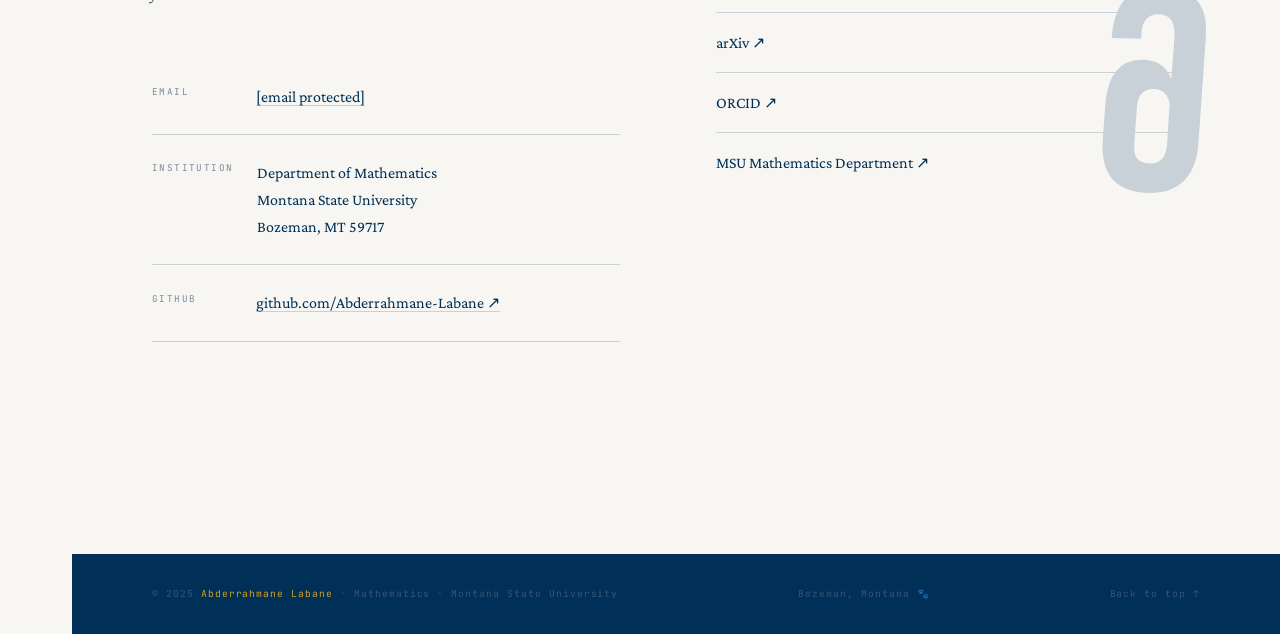
==== commit 0afb7795: "Update index.html" ====
--- a/index.html
+++ b/index.html
@@ -629,7 +629,7 @@
 
       <a href="#" class="note-card">
         <div class="note-img">
-          <img src="notes1.jpg" alt="Topology and Differential Geometry in Physics">
+          <img src="notes1.jpg.png" alt="Topology and Differential Geometry in Physics">
         </div>
         <div class="note-body">
           <div class="note-tag">Study Group · Ongoing</div>
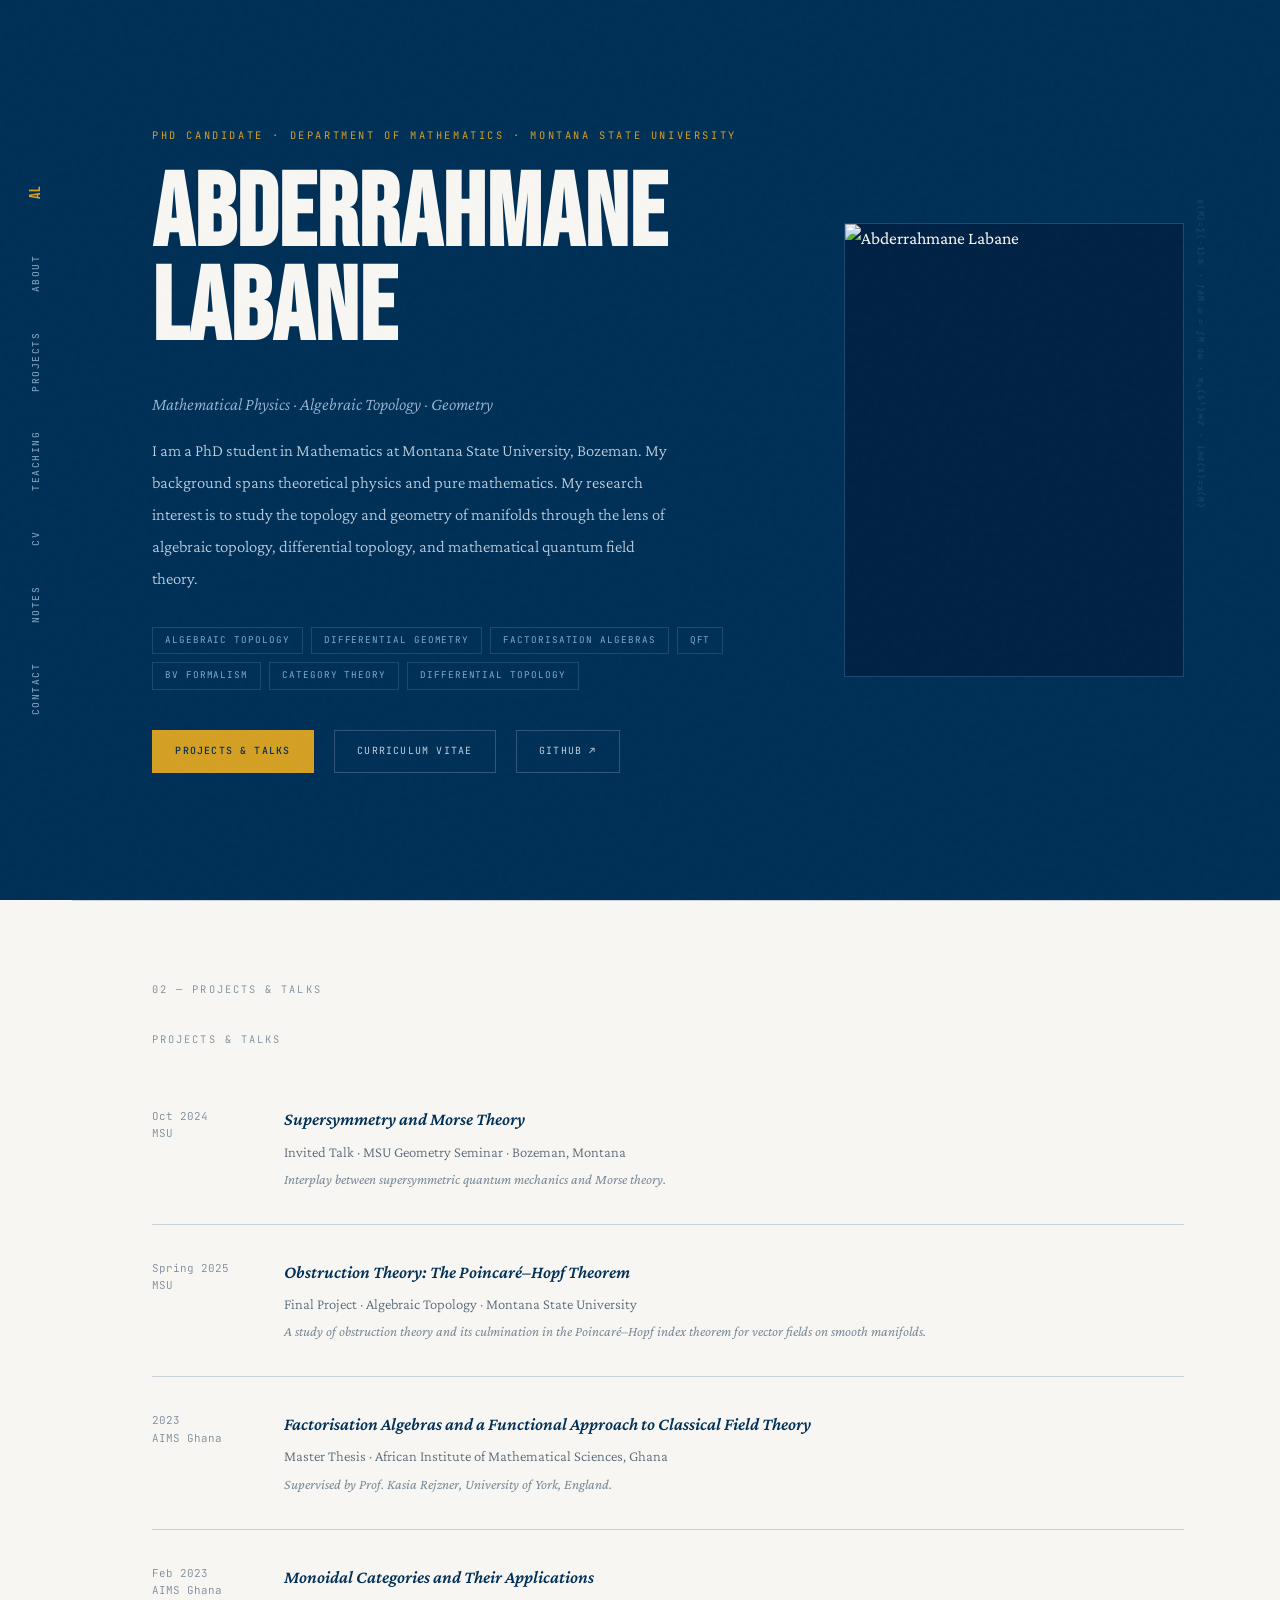
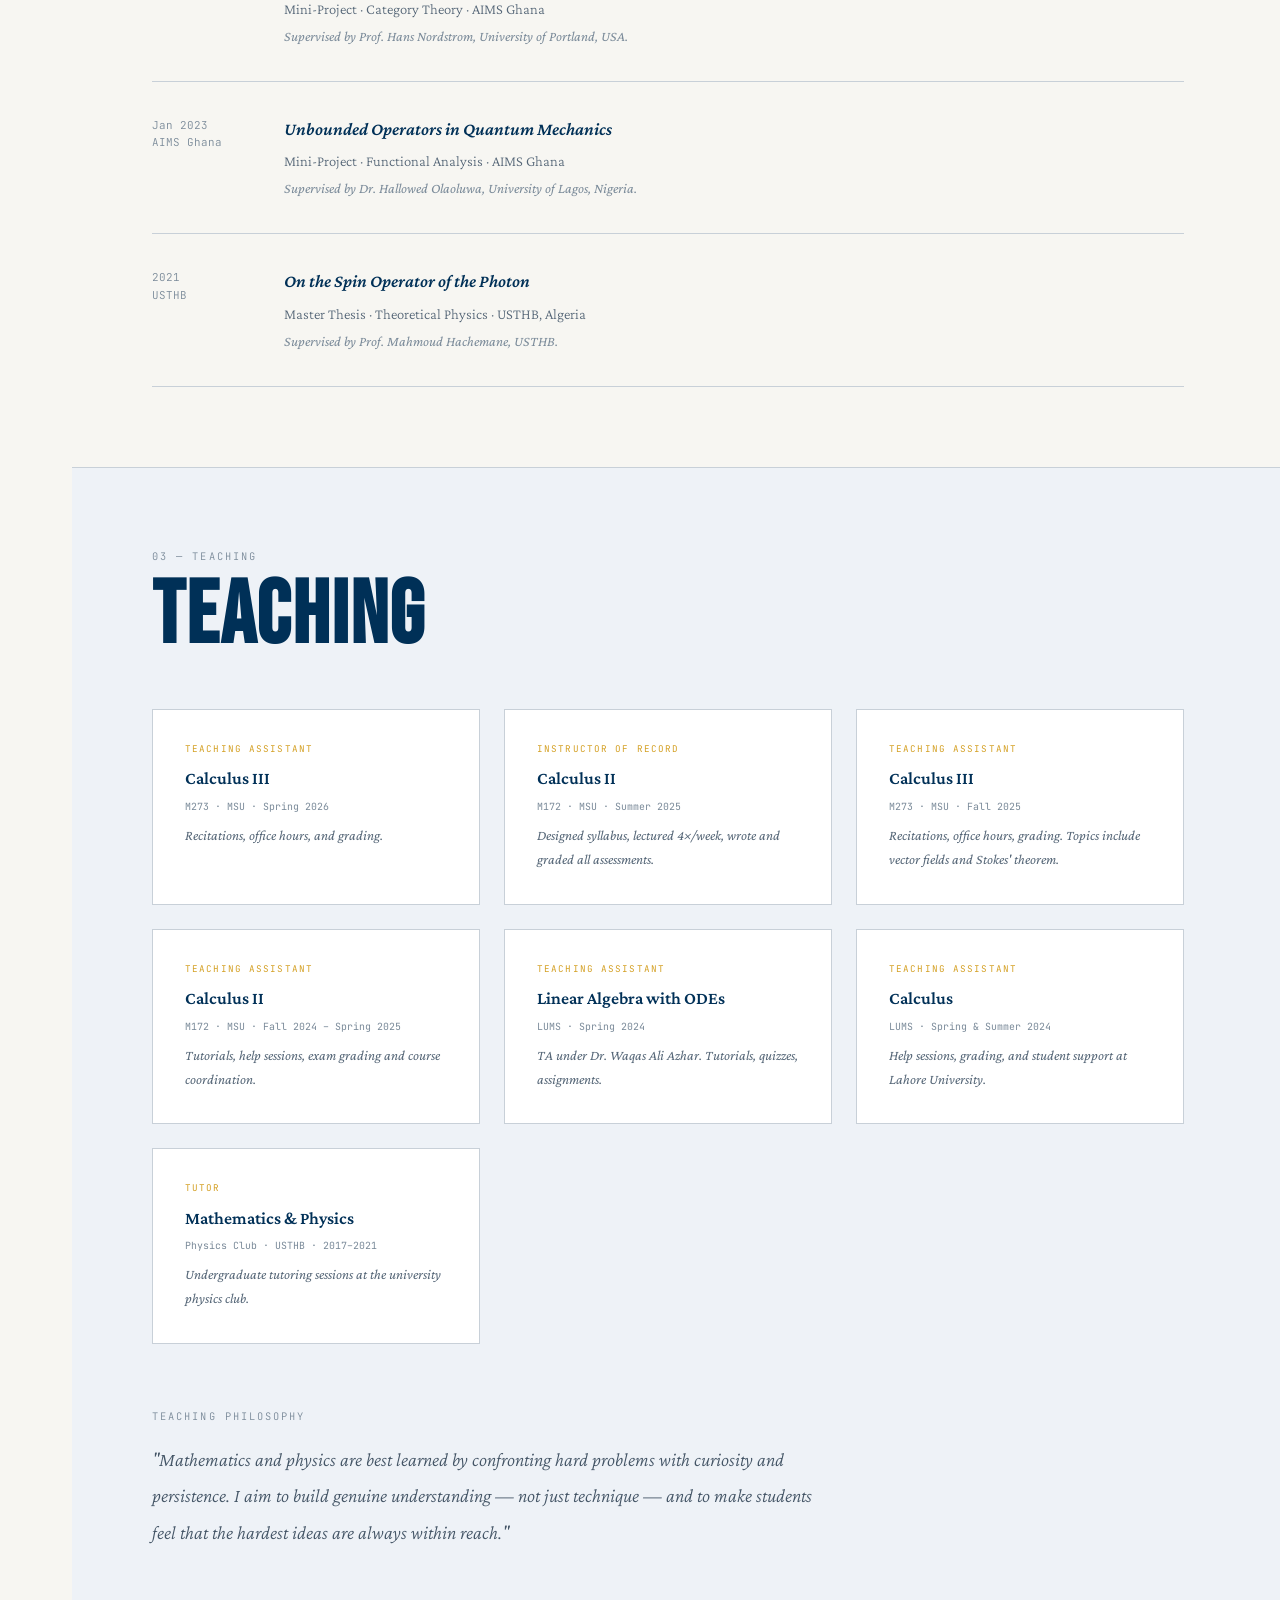
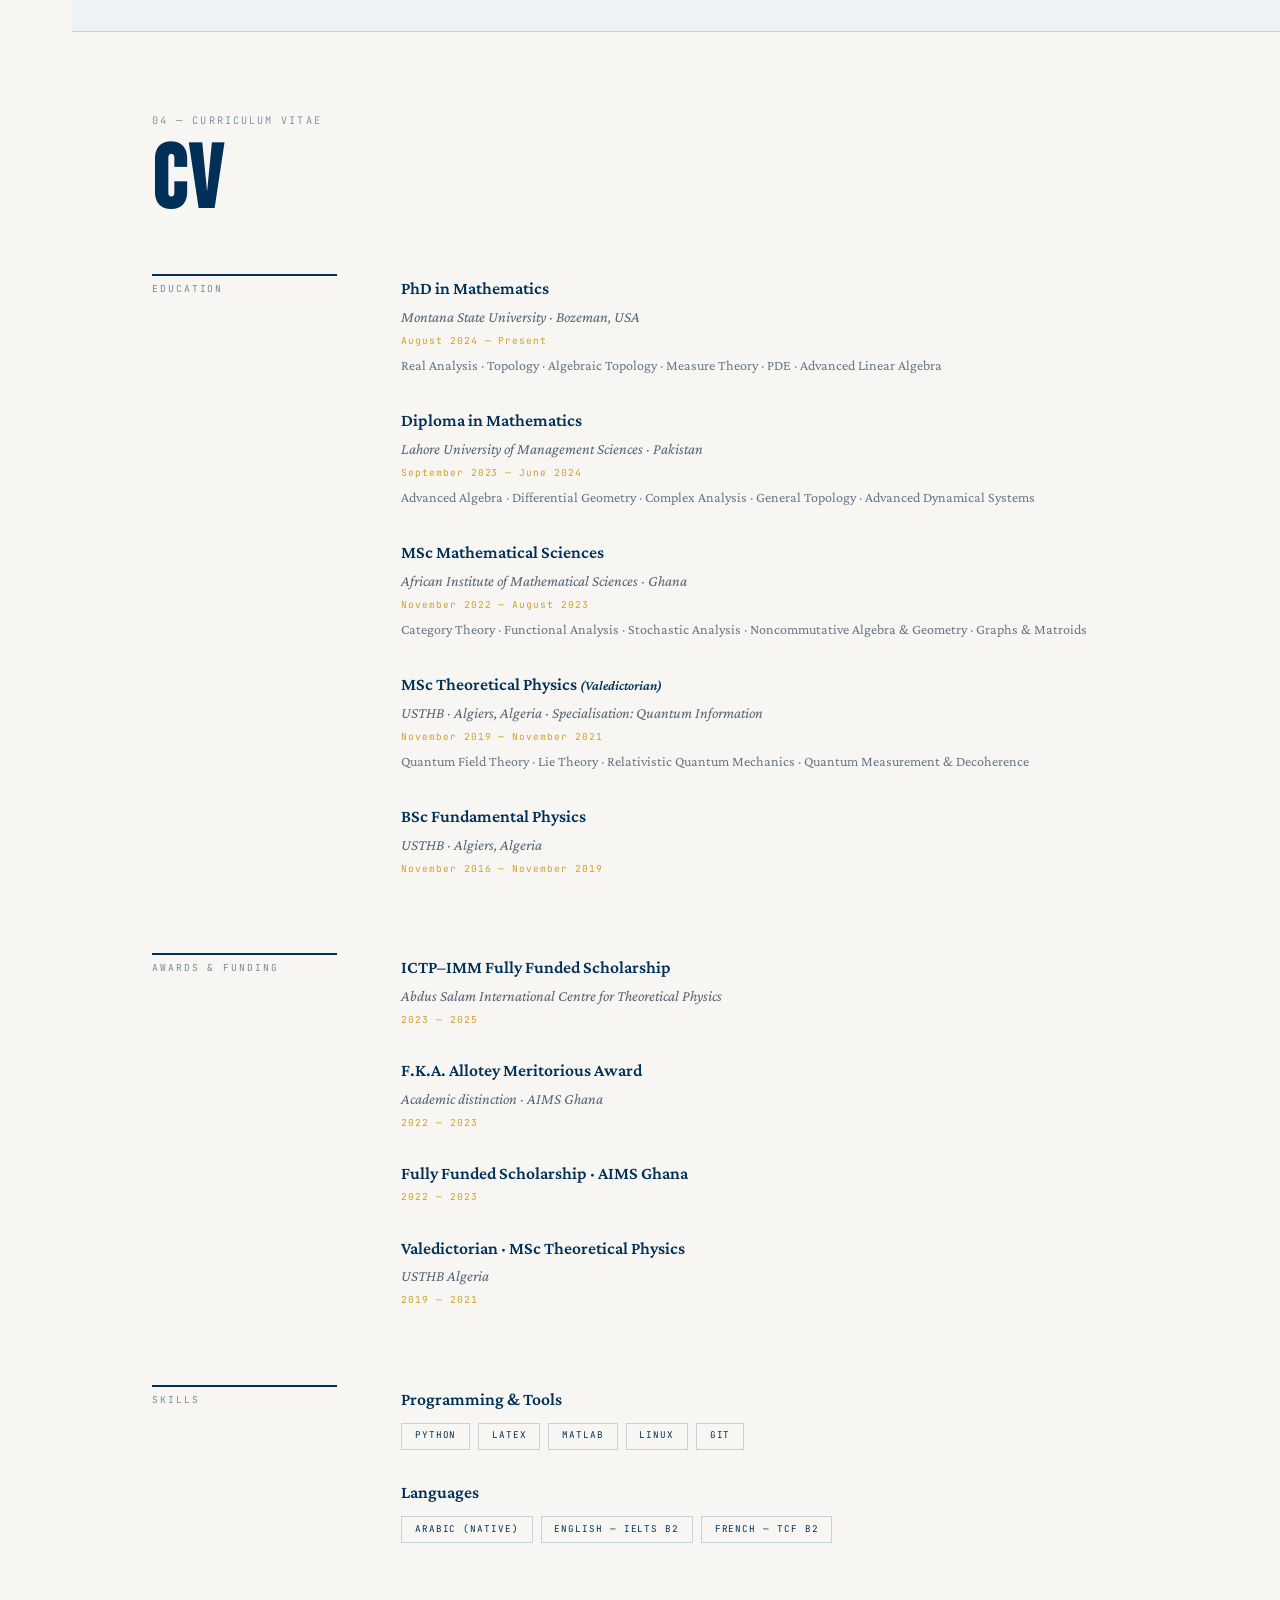
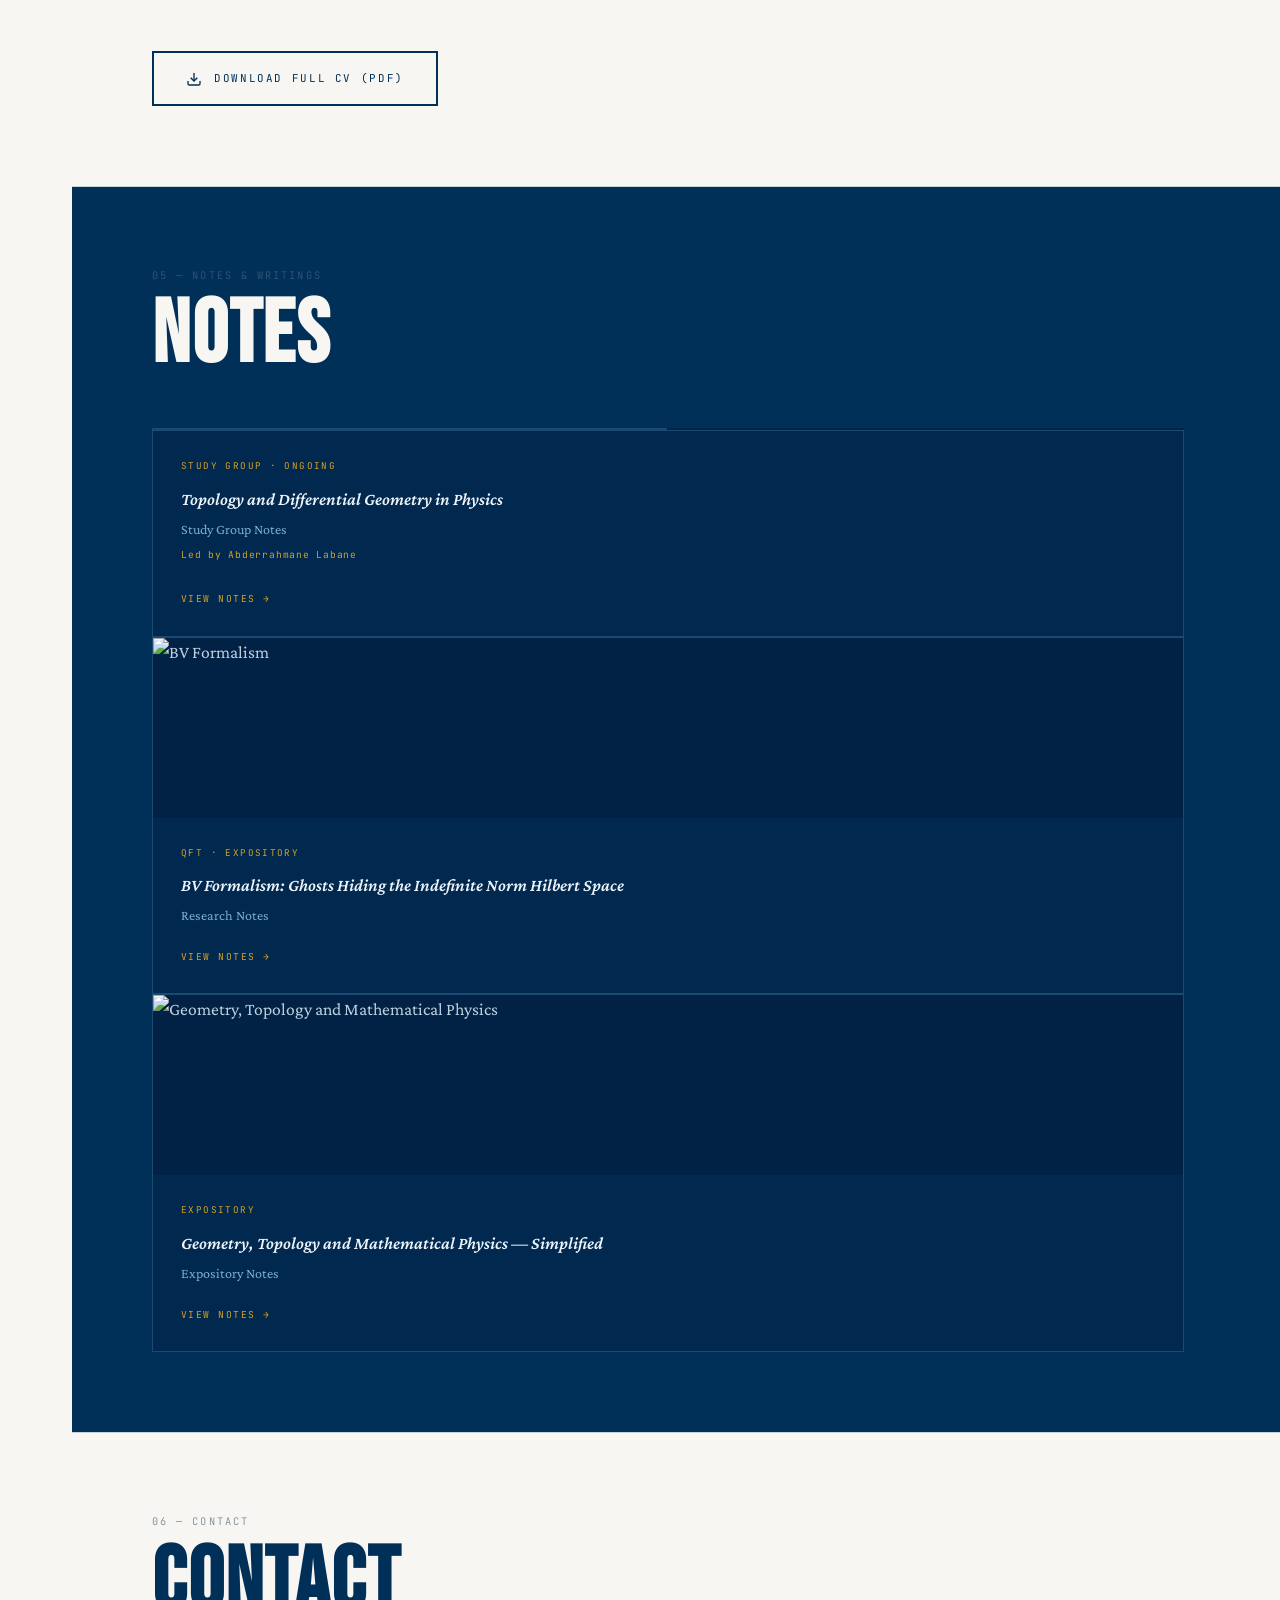
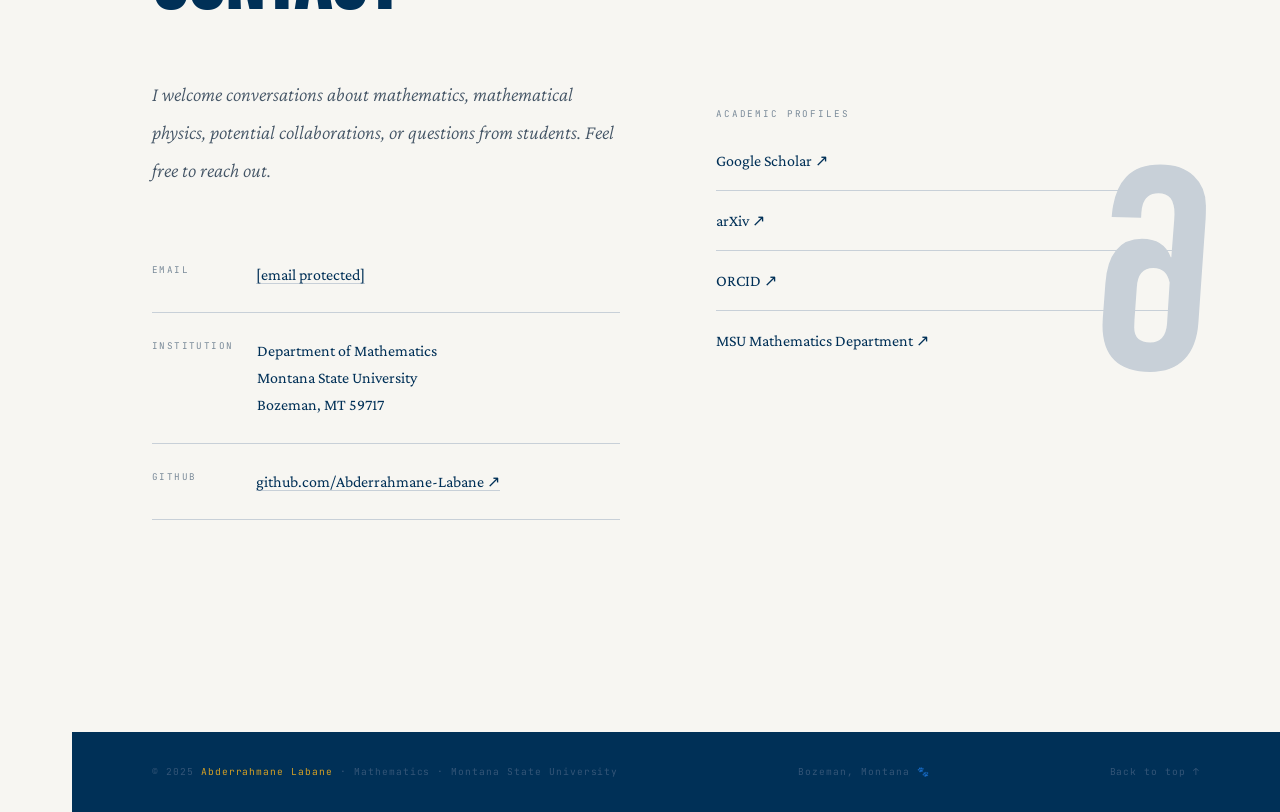
==== commit 87d65fb8: "Update index.html" ====
--- a/index.html
+++ b/index.html
@@ -627,9 +627,7 @@
     <h2>Notes</h2>
     <div class="notes-row">
 
-      <a href="#" class="note-card">
-        <div class="note-img">
-          <img src="notes1.jpg.png" alt="Topology and Differential Geometry in Physics">
+      <a href="topology-notes.html" class="note-card">
         </div>
         <div class="note-body">
           <div class="note-tag">Study Group · Ongoing</div>
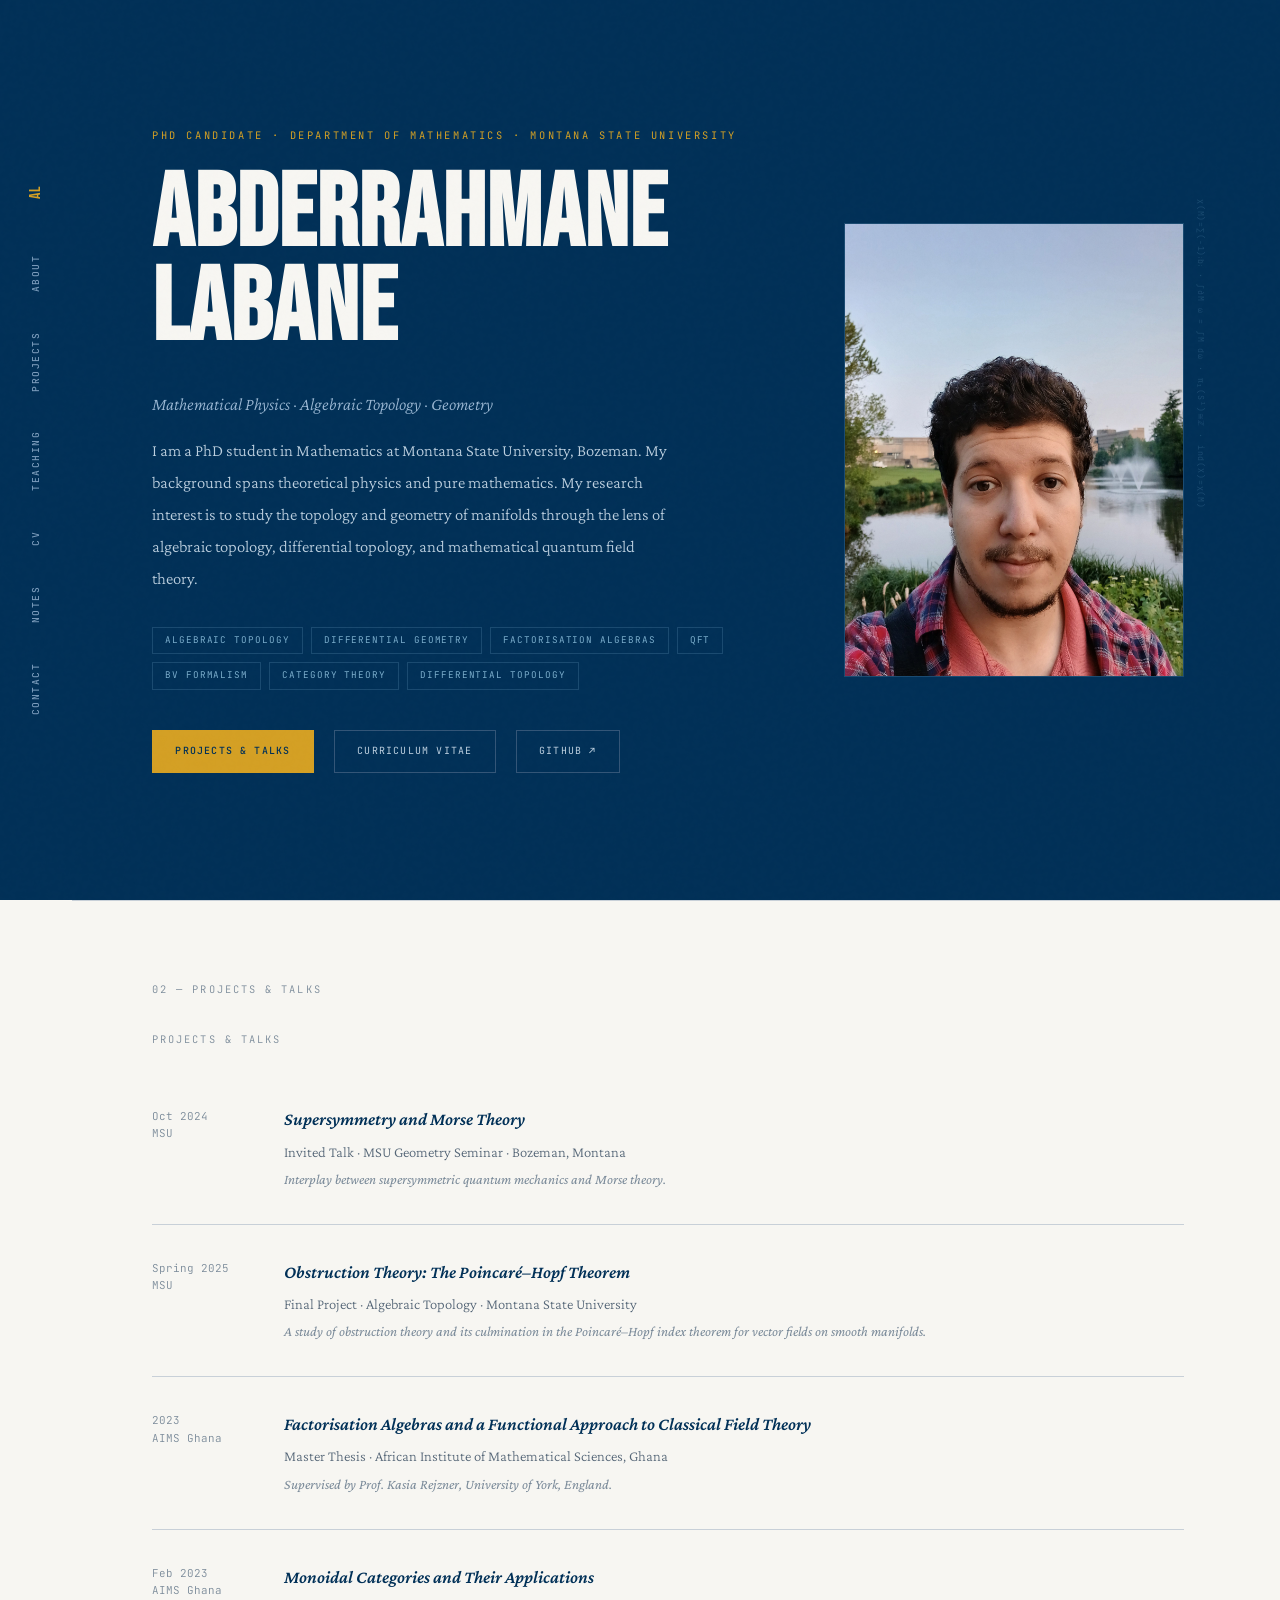
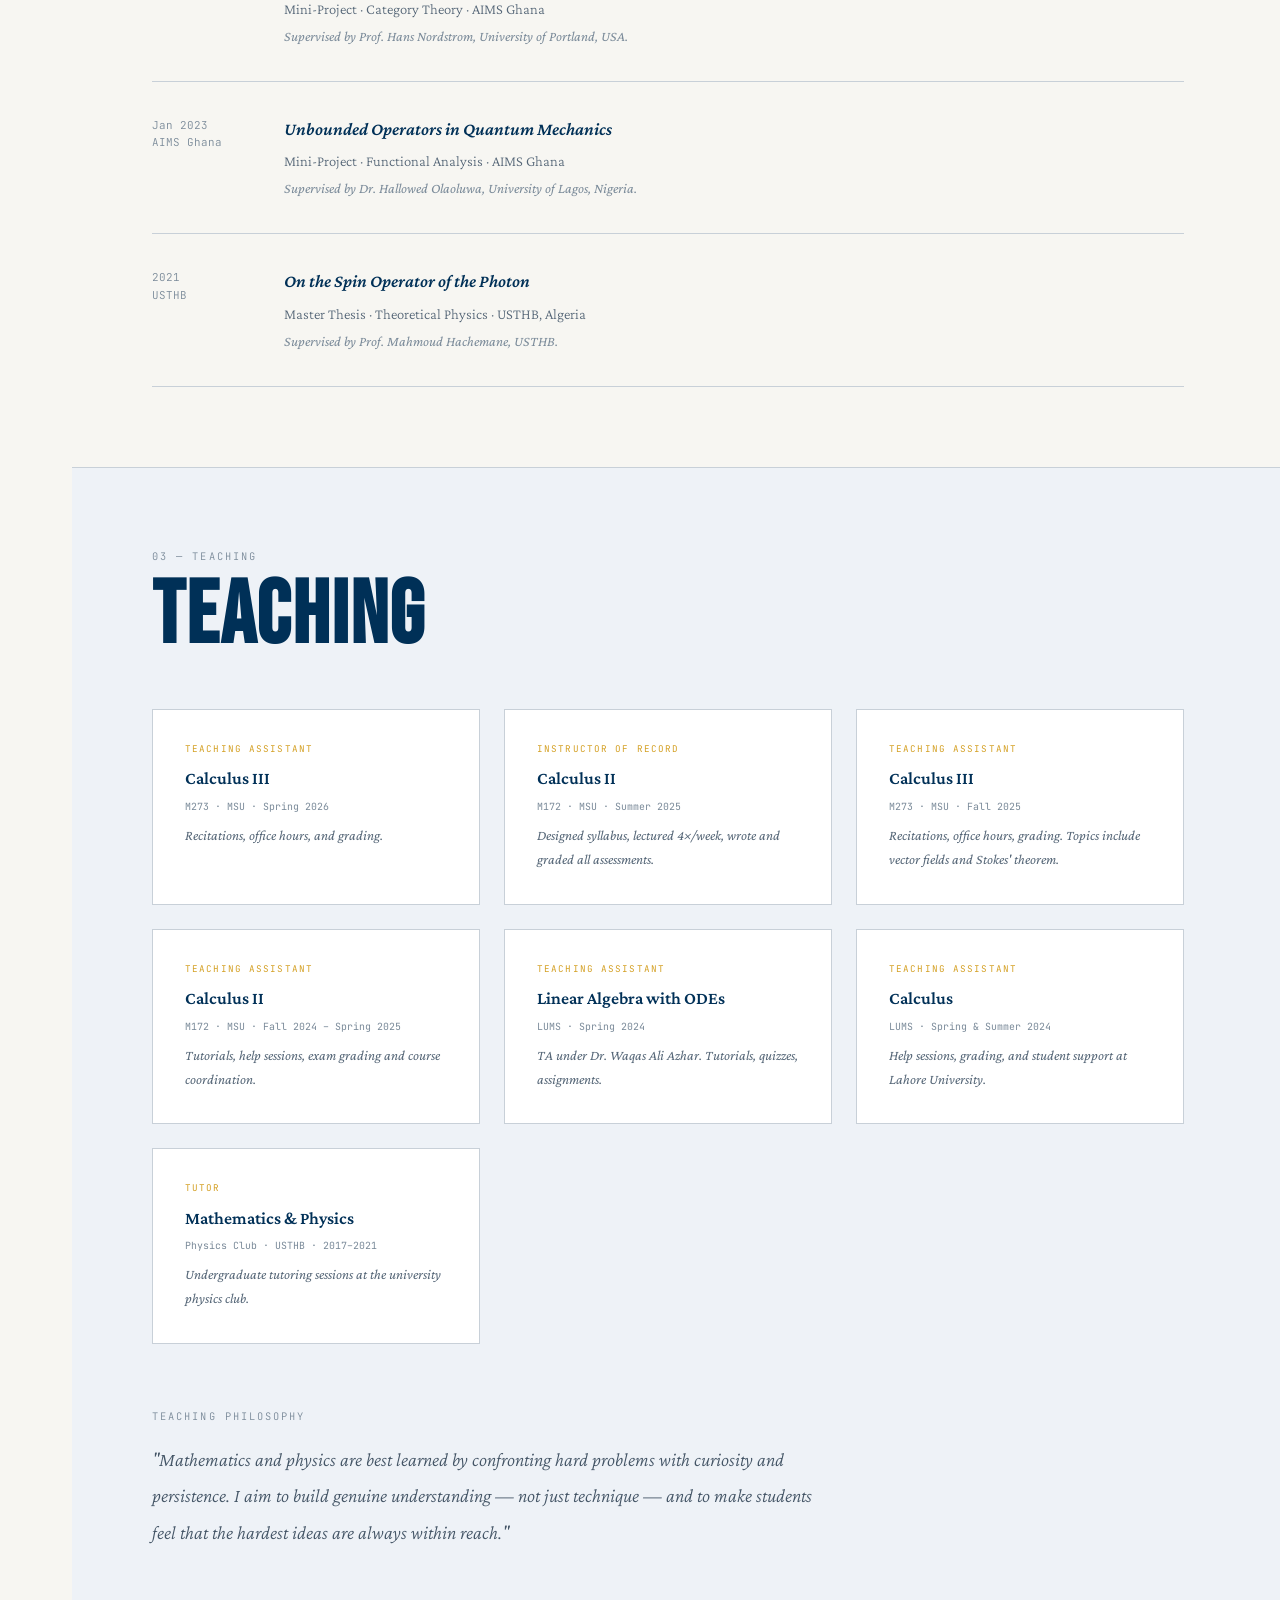
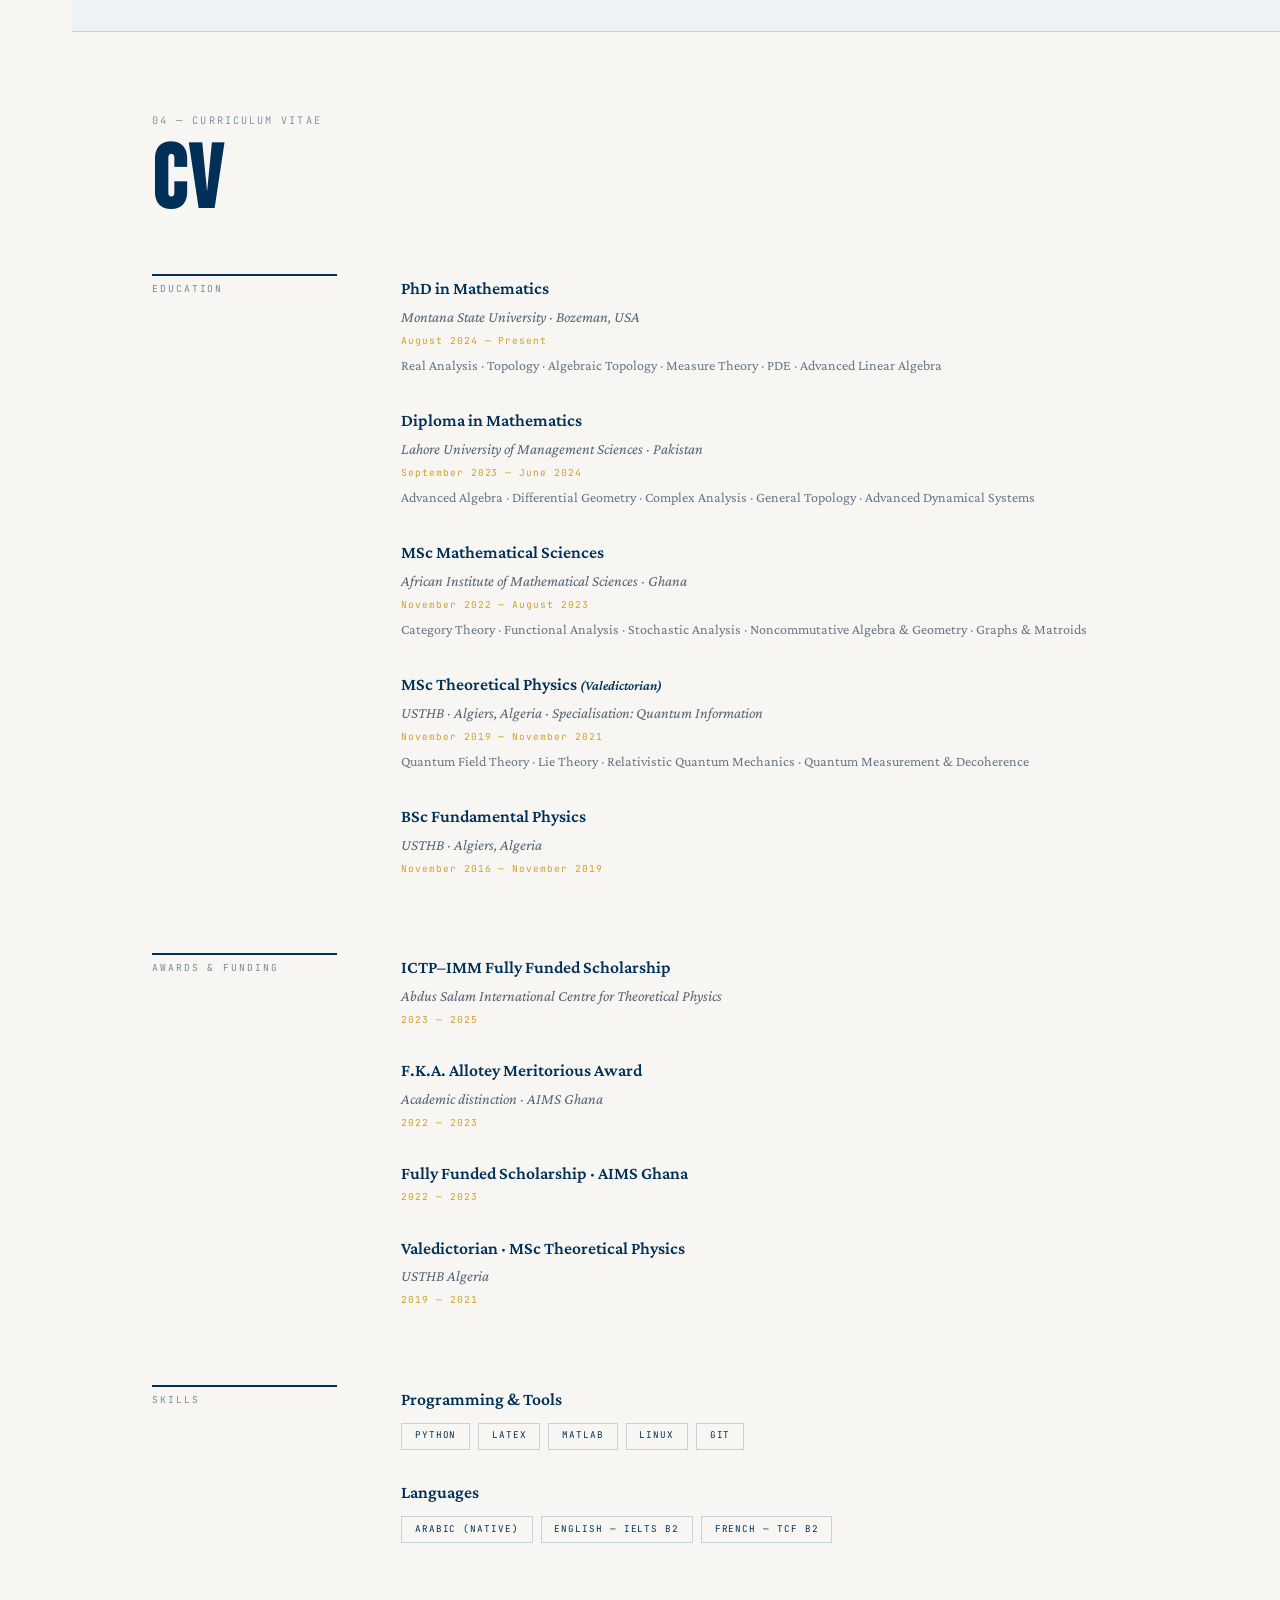
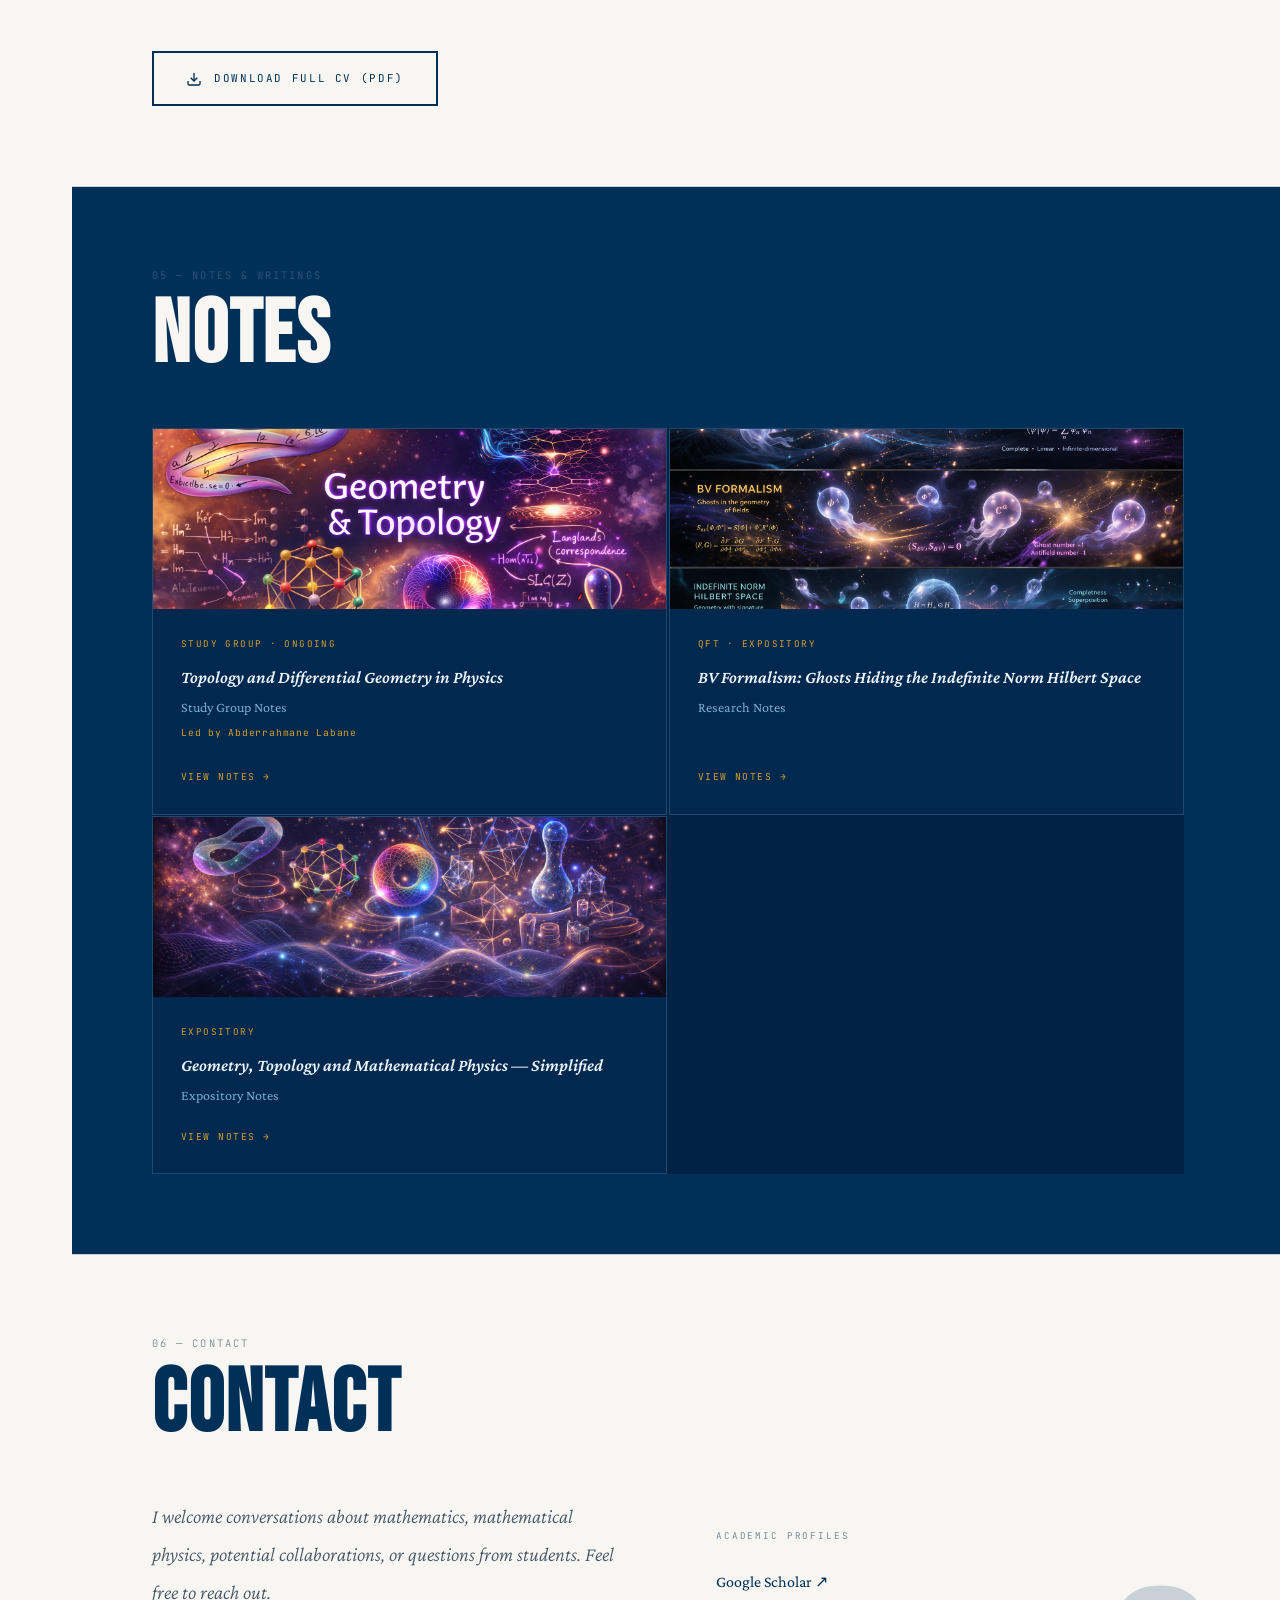
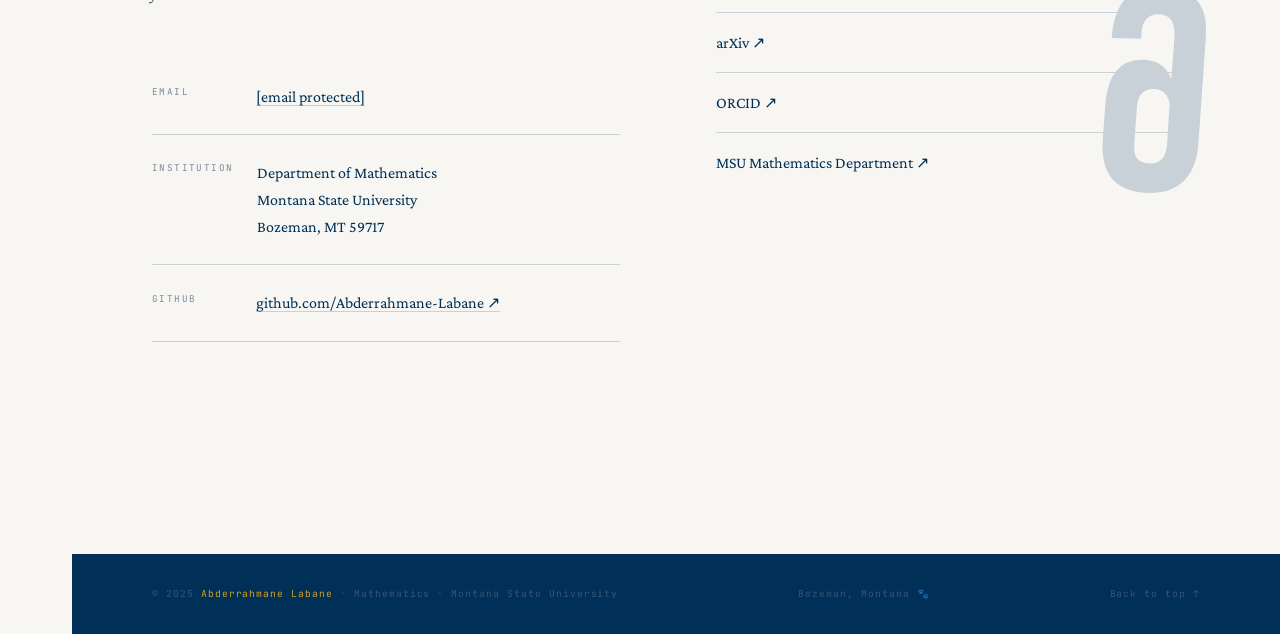
==== commit 63cd0b9d: "Update index.html" ====
--- a/index.html
+++ b/index.html
@@ -410,7 +410,7 @@
     </div>
     <div class="photo-panel">
       <div class="photo-frame">
-        <img src="photo.jpg" alt="Abderrahmane Labane" style="width:100%;height:100%;object-fit:cover;display:block;">
+        <img src="photo.jpg.jpg" alt="Abderrahmane Labane" style="width:100%;height:100%;object-fit:cover;display:block;">
       </div>
       <div class="math-decoration">χ(M)=∑(−1)ᵢbᵢ · ∫∂M ω = ∫M dω · π₁(S¹)≅ℤ · ind(X)=χ(M)</div>
     </div>
@@ -628,6 +628,8 @@
     <div class="notes-row">
 
       <a href="topology-notes.html" class="note-card">
+        <div class="note-img">
+          <img src="notes1.jpg.png" alt="Topology and Differential Geometry in Physics">
         </div>
         <div class="note-body">
           <div class="note-tag">Study Group · Ongoing</div>
@@ -640,7 +642,7 @@
 
       <a href="#" class="note-card">
         <div class="note-img">
-          <img src="notes2.jpg" alt="BV Formalism">
+          <img src="notes2.jpg.png" alt="BV Formalism">
         </div>
         <div class="note-body">
           <div class="note-tag">QFT · Expository</div>
@@ -652,7 +654,7 @@
 
       <a href="#" class="note-card">
         <div class="note-img">
-          <img src="notes3.jpg" alt="Geometry, Topology and Mathematical Physics">
+          <img src="notes3.jpg.png" alt="Geometry, Topology and Mathematical Physics">
         </div>
         <div class="note-body">
           <div class="note-tag">Expository</div>
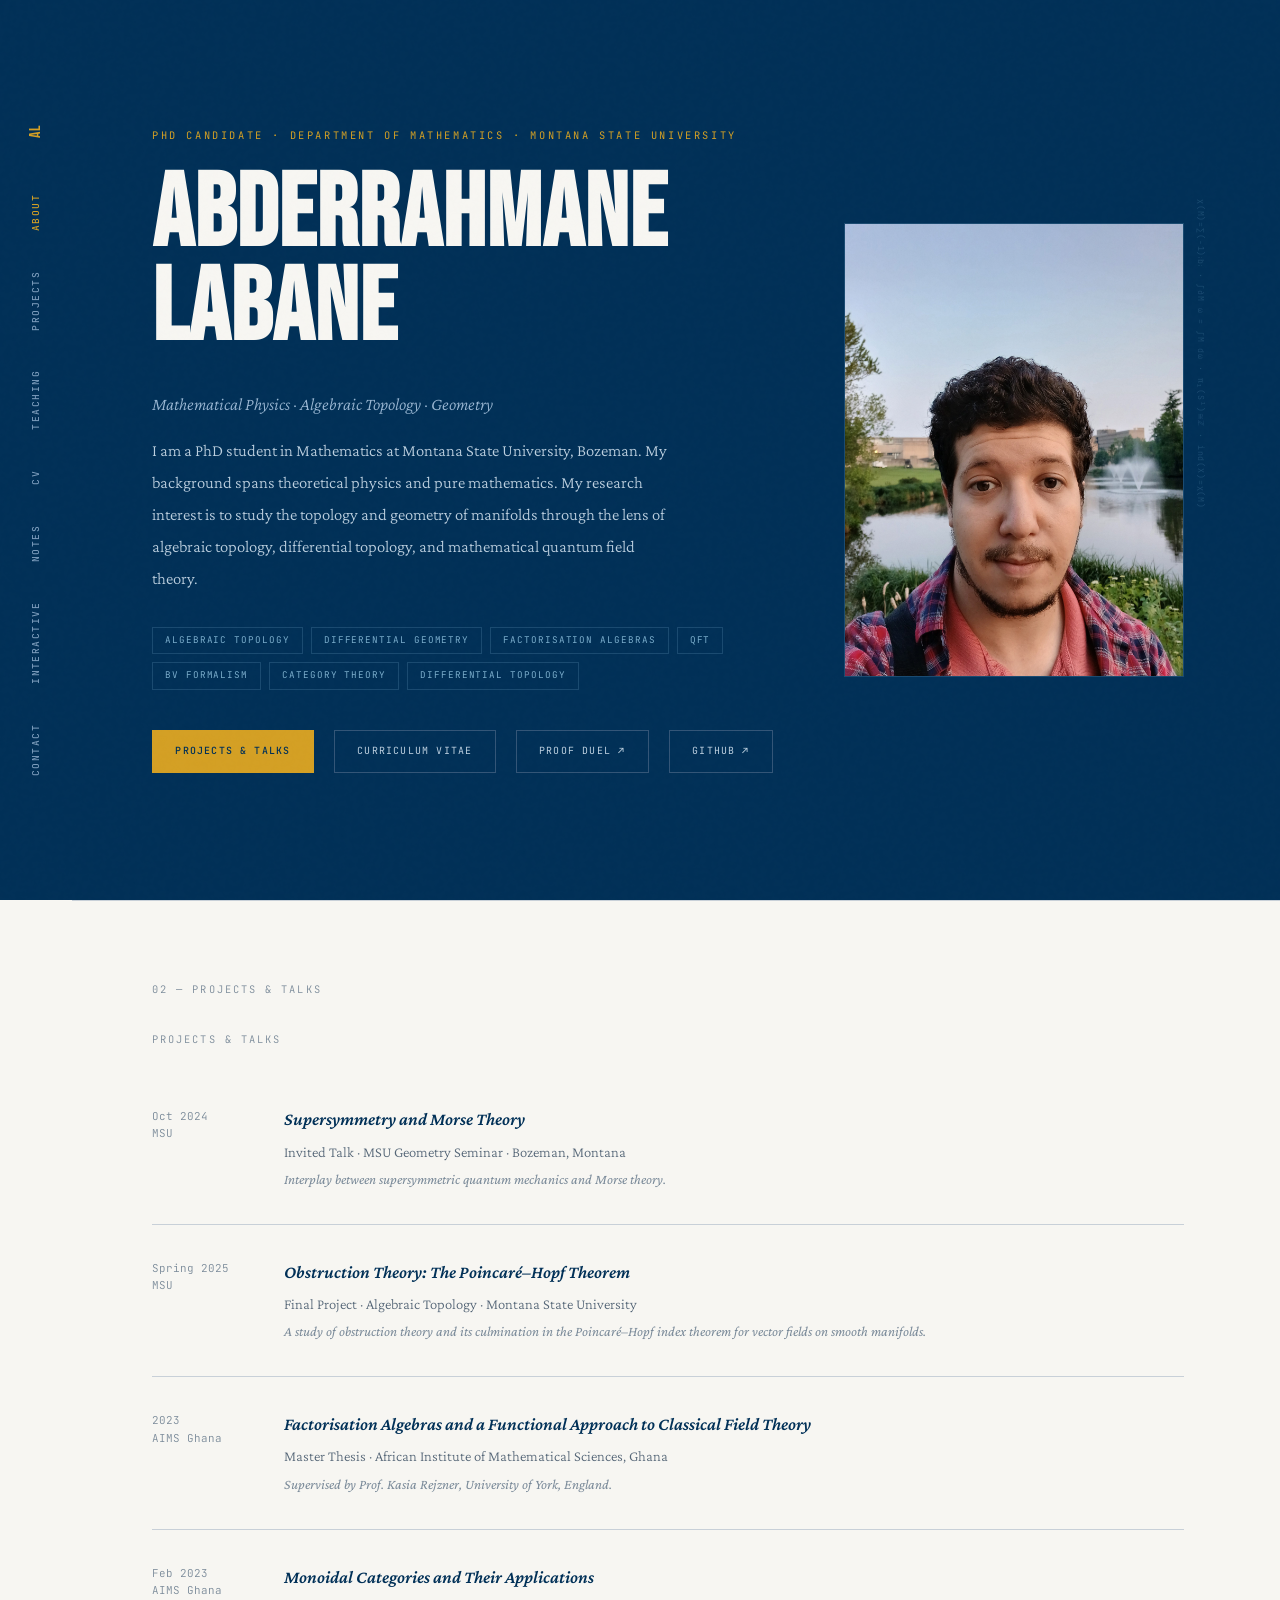
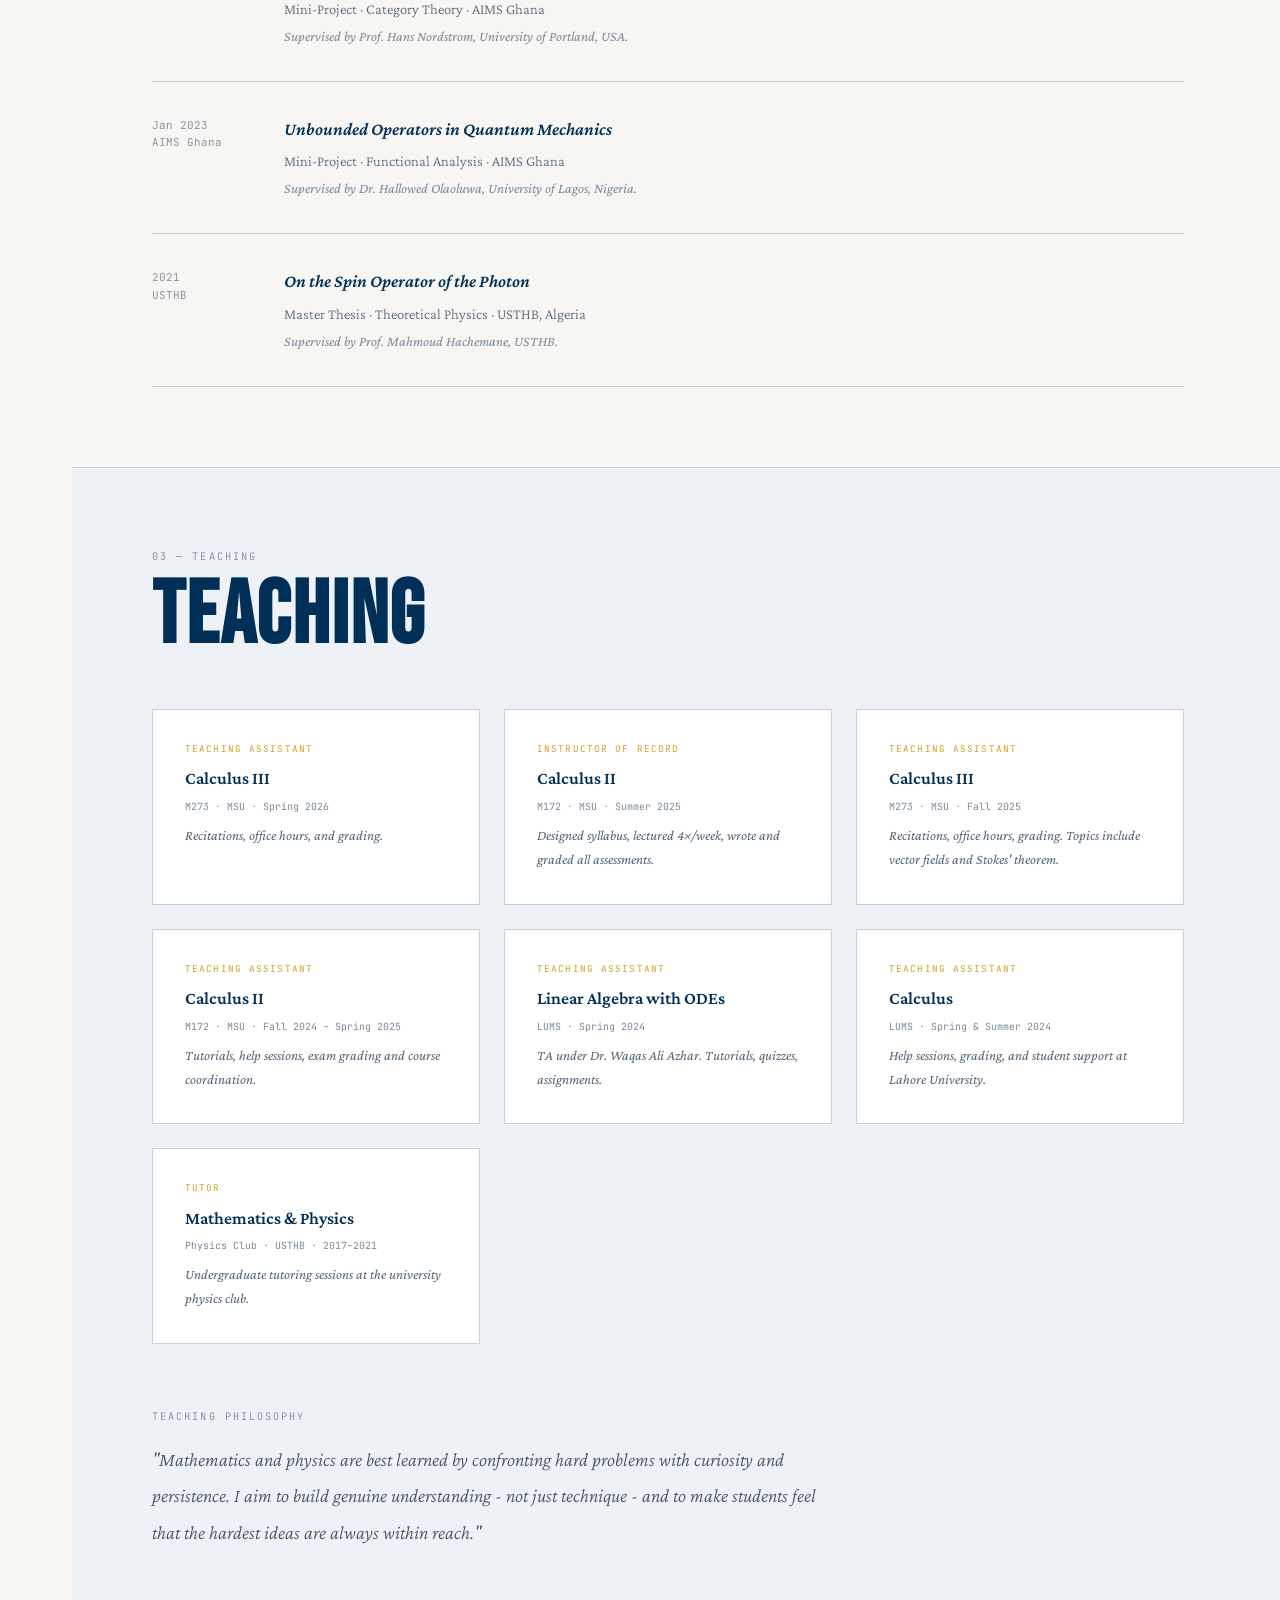
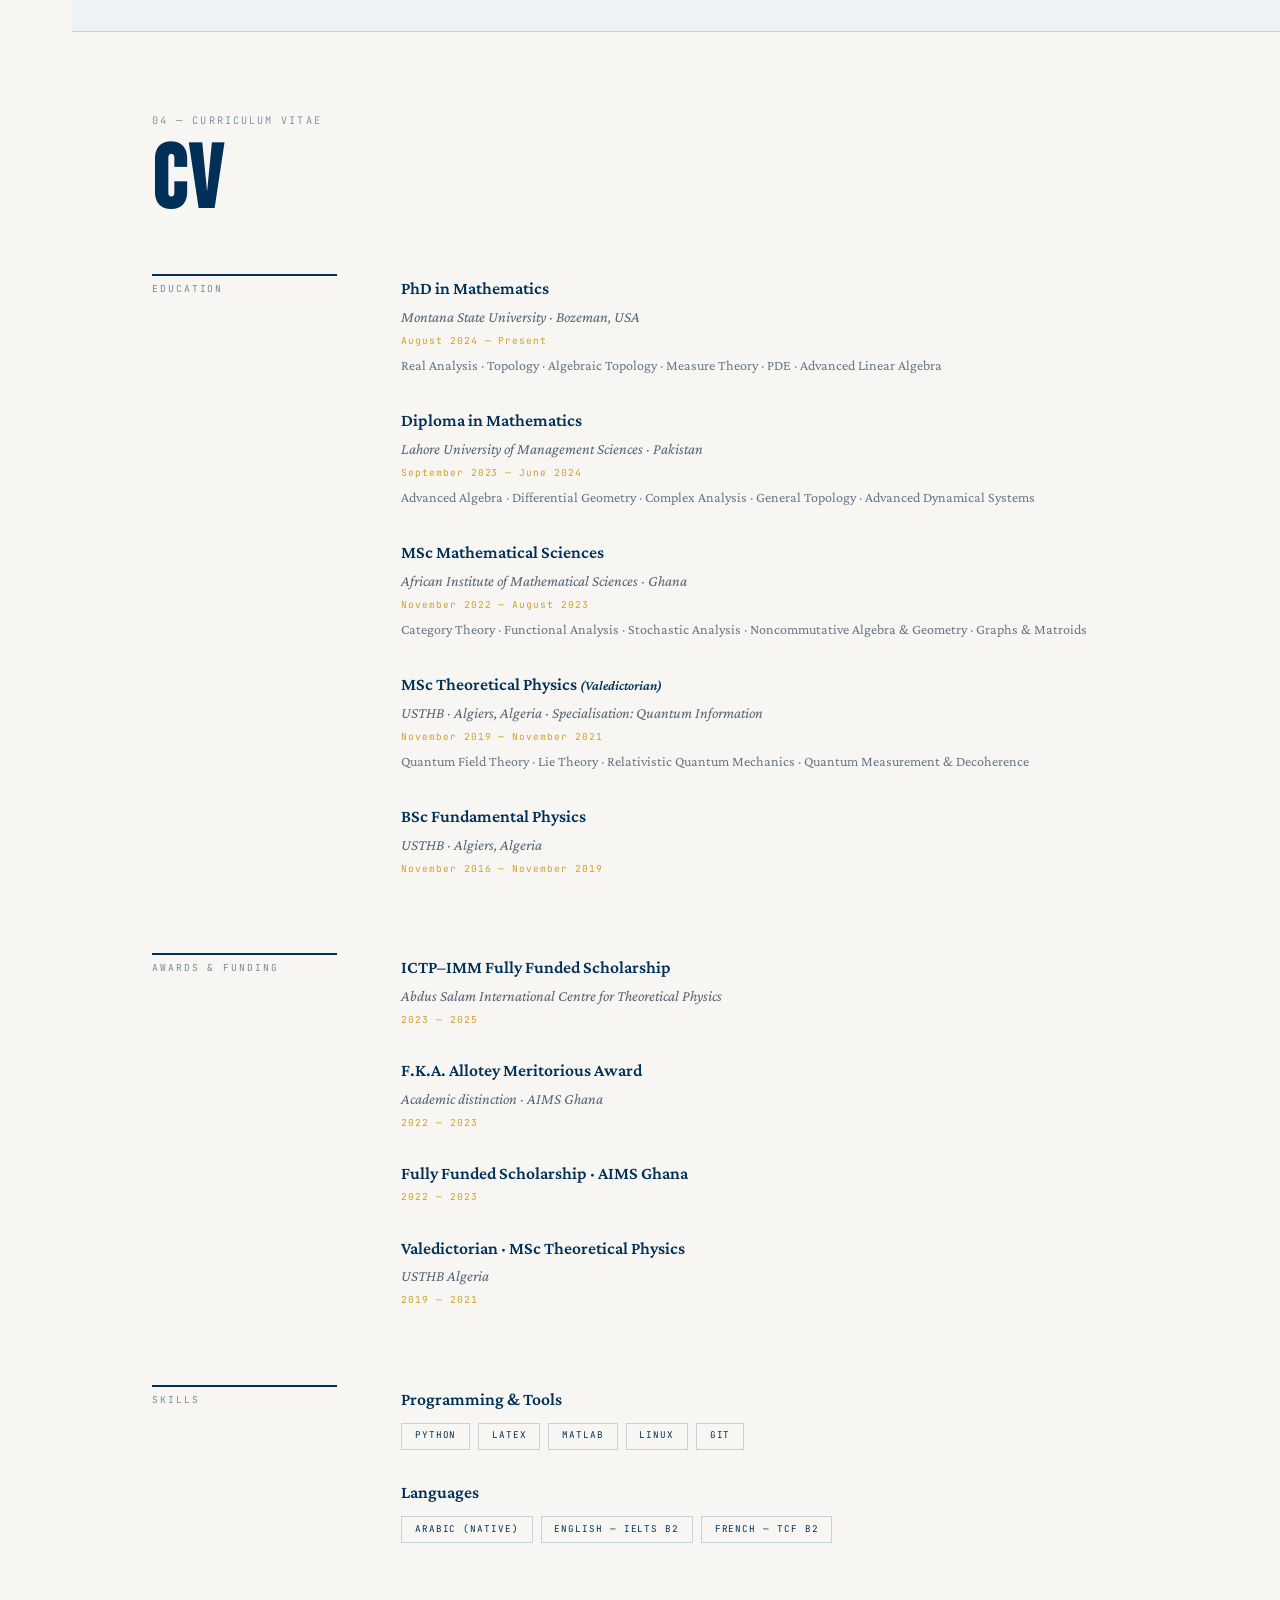
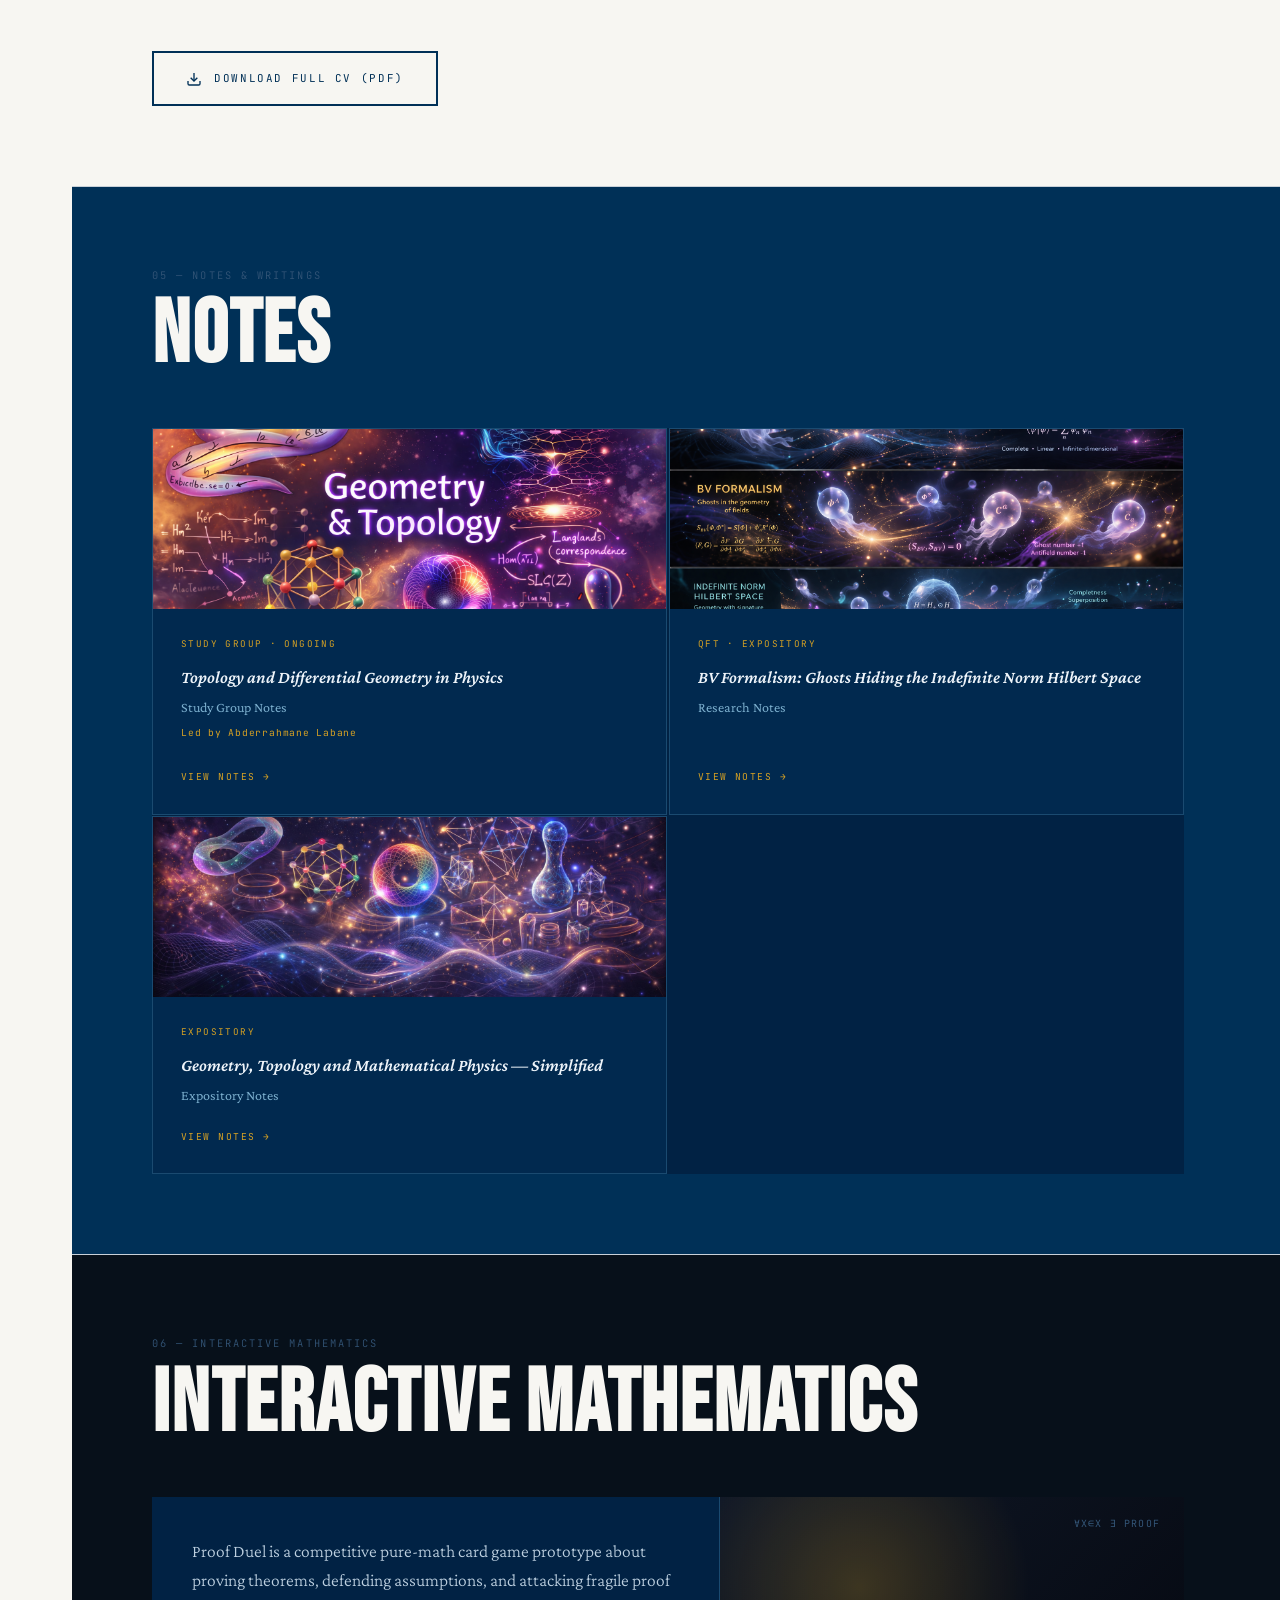
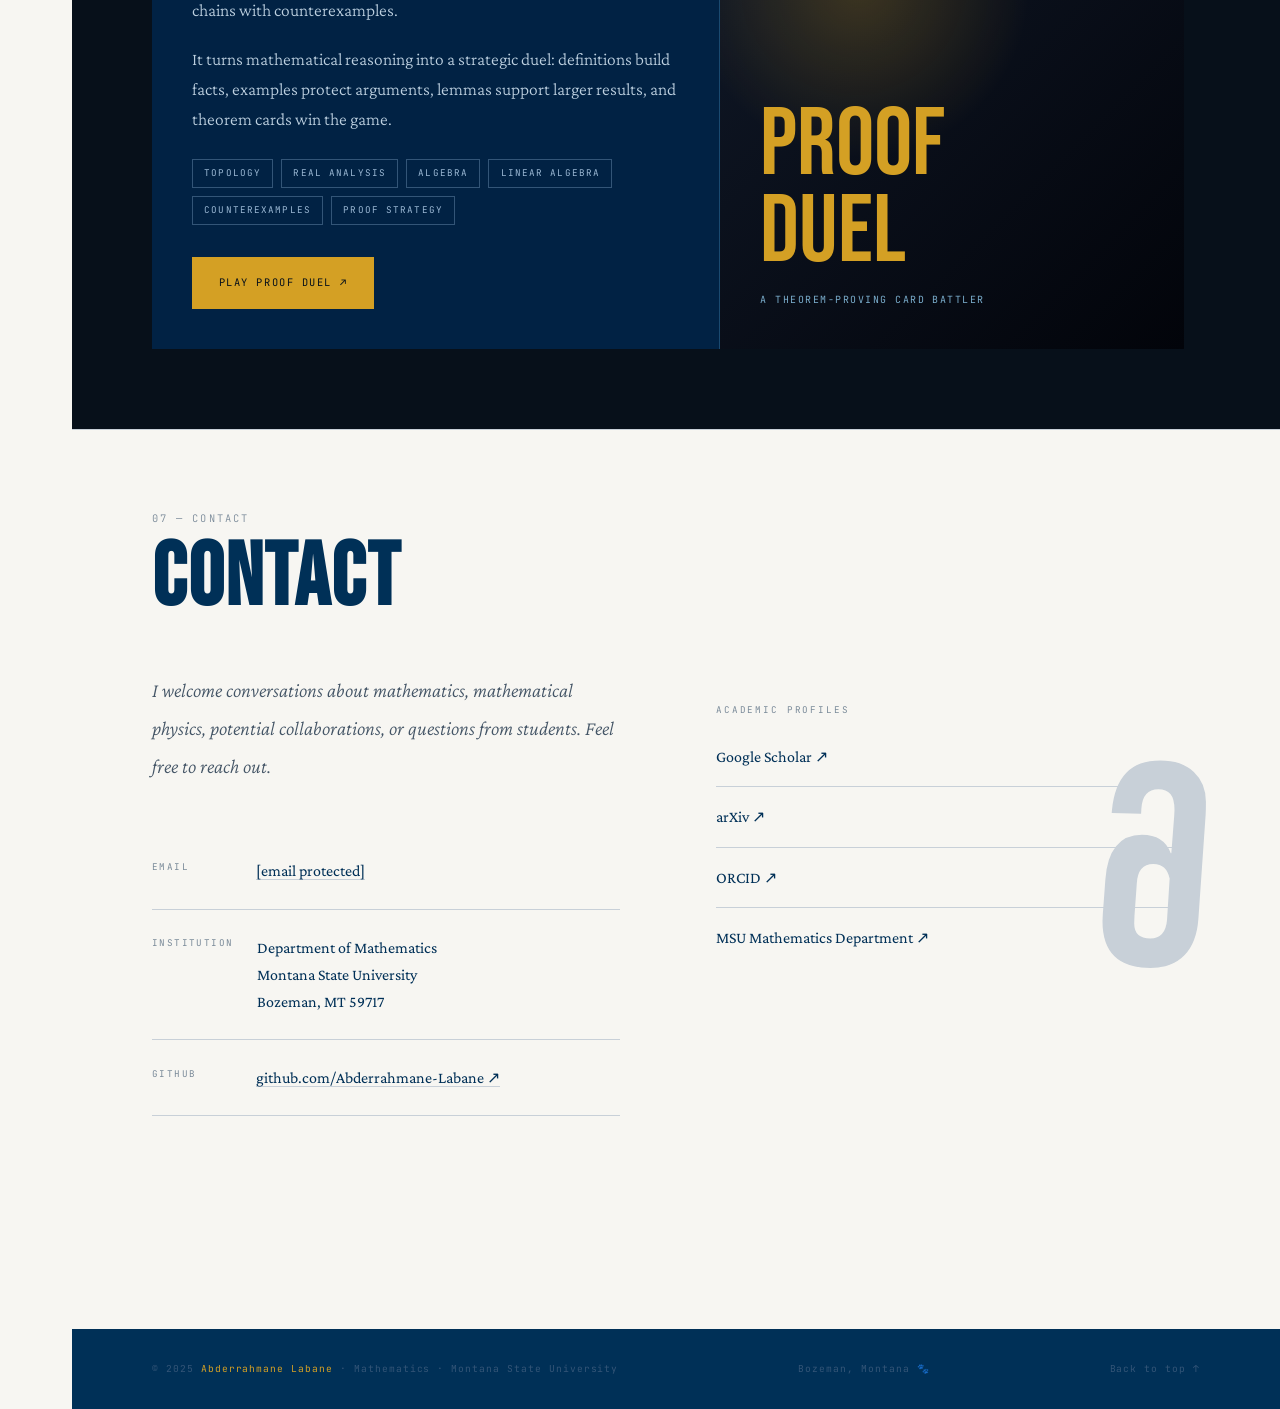
==== commit 55ed3a3b: "Update index.html" ====
--- a/index.html
+++ b/index.html
@@ -3,7 +3,7 @@
 <head>
   <meta charset="UTF-8" />
   <meta name="viewport" content="width=device-width, initial-scale=1.0"/>
-  <title>Abderrahmane Labane | Mathematics — MSU</title>
+  <title>Abderrahmane Labane | Mathematics - MSU</title>
   <link rel="preconnect" href="https://fonts.googleapis.com">
   <link href="https://fonts.googleapis.com/css2?family=Bebas+Neue&family=Crimson+Pro:ital,wght@0,300;0,400;0,600;1,300;1,400&family=JetBrains+Mono:wght@300;400;500&display=swap" rel="stylesheet">
   <style>
@@ -333,6 +333,116 @@
       letter-spacing: 0.15em; text-transform: uppercase; color: var(--accent);
     }
 
+    /* INTERACTIVE MATHEMATICS */
+    #interactive {
+      background: #07101A;
+      color: #F7F6F2;
+      min-height: auto;
+    }
+
+    #interactive h2 {
+      color: #F7F6F2;
+    }
+
+    #interactive .section-number {
+      color: #335577;
+    }
+
+    .interactive-showcase {
+      display: grid;
+      grid-template-columns: 1.1fr 0.9fr;
+      gap: 1.5px;
+      background: #1a4a70;
+    }
+
+    .interactive-copy {
+      background: #012244;
+      padding: 2.5rem;
+    }
+
+    .interactive-copy p {
+      color: #BDD0E0;
+      font-weight: 300;
+      margin-bottom: 1.2rem;
+    }
+
+    .interactive-tags {
+      display: flex;
+      flex-wrap: wrap;
+      gap: 0.5rem;
+      margin: 1.5rem 0 2rem;
+    }
+
+    .interactive-tags span {
+      font-family: var(--mono);
+      font-size: 0.58rem;
+      letter-spacing: 0.12em;
+      text-transform: uppercase;
+      border: 1px solid #335577;
+      color: #9BB8D4;
+      padding: 0.35rem 0.7rem;
+    }
+
+    .interactive-launch {
+      display: inline-flex;
+      font-family: var(--mono);
+      font-size: 0.65rem;
+      letter-spacing: 0.15em;
+      text-transform: uppercase;
+      text-decoration: none;
+      color: #07101A;
+      background: var(--accent);
+      border: 1px solid var(--accent);
+      padding: 1rem 1.6rem;
+      transition: all 0.2s;
+    }
+
+    .interactive-launch:hover {
+      background: transparent;
+      color: var(--accent);
+    }
+
+    .interactive-preview {
+      background:
+        radial-gradient(circle at 30% 20%, rgba(212, 160, 36, 0.24), transparent 35%),
+        linear-gradient(135deg, #101827, #02040A);
+      min-height: 340px;
+      display: flex;
+      flex-direction: column;
+      justify-content: flex-end;
+      padding: 2.5rem;
+      overflow: hidden;
+      position: relative;
+    }
+
+    .interactive-preview::before {
+      content: "∀x∈X ∃ proof";
+      position: absolute;
+      top: 1.2rem;
+      right: 1.5rem;
+      font-family: var(--mono);
+      font-size: 0.62rem;
+      letter-spacing: 0.12em;
+      color: #335577;
+      text-transform: uppercase;
+    }
+
+    .interactive-preview-title {
+      font-family: var(--display);
+      font-size: clamp(3.5rem, 8vw, 6rem);
+      line-height: 0.9;
+      color: var(--accent);
+    }
+
+    .interactive-preview-sub {
+      font-family: var(--mono);
+      font-size: 0.62rem;
+      letter-spacing: 0.15em;
+      text-transform: uppercase;
+      color: #7AADCC;
+      margin-top: 1rem;
+    }
+
     /* CONTACT */
     #contact { background: var(--bg); }
     .contact-layout { display: grid; grid-template-columns: 1fr 1fr; gap: 6rem; align-items: start; }
@@ -360,7 +470,7 @@
       section { padding: 4rem 2rem; }
       #about { grid-template-columns: 1fr; }
       .photo-panel { display: none; }
-      .research-grid, .teaching-grid, .blog-grid, .contact-layout { grid-template-columns: 1fr; }
+      .research-grid, .teaching-grid, .blog-grid, .notes-row, .contact-layout, .interactive-showcase { grid-template-columns: 1fr; }
       .cv-grid { grid-template-columns: 1fr; }
       .cv-label { border-top: none; border-left: 3px solid var(--ink); padding: 0 0 0 1rem; margin-bottom: 1rem; }
       .project-item { grid-template-columns: 1fr; gap: 0.5rem; }
@@ -376,6 +486,7 @@
   <a href="#teaching">Teaching</a>
   <a href="#cv">CV</a>
   <a href="#blog">Notes</a>
+  <a href="#interactive">Interactive</a>
   <a href="#contact">Contact</a>
 </nav>
 
@@ -405,7 +516,8 @@
       <div class="hero-links">
         <a href="#research" class="primary">Projects & Talks</a>
         <a href="#cv">Curriculum Vitae</a>
-        <a href="https://github.com/Abderrahmane-Labane" target="_blank">GitHub ↗</a>
+        <a href="./proof-duel/">Proof Duel ↗</a>
+        <a href="https://github.com/Abderrahmane-Labane" target="_blank" rel="noopener">GitHub ↗</a>
       </div>
     </div>
     <div class="photo-panel">
@@ -524,7 +636,7 @@
     <div class="section-number" style="margin-bottom:1rem;">Teaching Philosophy</div>
     <p style="max-width:680px;font-weight:300;font-style:italic;font-size:1.2rem;color:#445566;line-height:1.9;">
       "Mathematics and physics are best learned by confronting hard problems with curiosity
-      and persistence. I aim to build genuine understanding — not just technique —
+      and persistence. I aim to build genuine understanding - not just technique -
       and to make students feel that the hardest ideas are always within reach."
     </p>
   </section>
@@ -613,7 +725,6 @@
         </div>
       </div>
 
-
     </div>
     <a href="CV.pdf" class="cv-download">
       <svg width="16" height="16" viewBox="0 0 24 24" fill="none" stroke="currentColor" stroke-width="2"><path d="M21 15v4a2 2 0 0 1-2 2H5a2 2 0 0 1-2-2v-4"/><polyline points="7 10 12 15 17 10"/><line x1="12" y1="15" x2="12" y2="3"/></svg>
@@ -667,10 +778,45 @@
     </div>
   </section>
 
+  <!-- INTERACTIVE MATHEMATICS -->
+  <section id="interactive">
+    <div class="section-number">06 — Interactive Mathematics</div>
+    <h2>Interactive Mathematics</h2>
+
+    <div class="interactive-showcase">
+      <div class="interactive-copy">
+        <p>
+          Proof Duel is a competitive pure-math card game prototype about proving theorems,
+          defending assumptions, and attacking fragile proof chains with counterexamples.
+        </p>
+        <p>
+          It turns mathematical reasoning into a strategic duel: definitions build facts,
+          examples protect arguments, lemmas support larger results, and theorem cards win the game.
+        </p>
+
+        <div class="interactive-tags">
+          <span>Topology</span>
+          <span>Real Analysis</span>
+          <span>Algebra</span>
+          <span>Linear Algebra</span>
+          <span>Counterexamples</span>
+          <span>Proof Strategy</span>
+        </div>
+
+        <a href="./proof-duel/" class="interactive-launch">Play Proof Duel ↗</a>
+      </div>
+
+      <div class="interactive-preview">
+        <div class="interactive-preview-title">PROOF<br>DUEL</div>
+        <div class="interactive-preview-sub">A theorem-proving card battler</div>
+      </div>
+    </div>
+  </section>
+
   <!-- CONTACT -->
   <section id="contact" style="position:relative;overflow:hidden;">
     <div class="math-bg">∂</div>
-    <div class="section-number">06 — Contact</div>
+    <div class="section-number">07 — Contact</div>
     <h2>Contact</h2>
     <div class="contact-layout">
       <div>
@@ -689,7 +835,7 @@
           </li>
           <li>
             <span class="c-label">GitHub</span>
-            <span class="c-value"><a href="https://github.com/Abderrahmane-Labane" target="_blank">github.com/Abderrahmane-Labane ↗</a></span>
+            <span class="c-value"><a href="https://github.com/Abderrahmane-Labane" target="_blank" rel="noopener">github.com/Abderrahmane-Labane ↗</a></span>
           </li>
         </ul>
       </div>
@@ -699,7 +845,7 @@
           <a href="#" style="font-size:1rem;color:var(--ink);text-decoration:none;border-bottom:1px solid var(--border);padding-bottom:1rem;">Google Scholar ↗</a>
           <a href="#" style="font-size:1rem;color:var(--ink);text-decoration:none;border-bottom:1px solid var(--border);padding-bottom:1rem;">arXiv ↗</a>
           <a href="#" style="font-size:1rem;color:var(--ink);text-decoration:none;border-bottom:1px solid var(--border);padding-bottom:1rem;">ORCID ↗</a>
-          <a href="https://www.montana.edu/math/" target="_blank" style="font-size:1rem;color:var(--ink);text-decoration:none;">MSU Mathematics Department ↗</a>
+          <a href="https://www.montana.edu/math/" target="_blank" rel="noopener" style="font-size:1rem;color:var(--ink);text-decoration:none;">MSU Mathematics Department ↗</a>
         </div>
       </div>
     </div>
@@ -713,8 +859,39 @@
   <a href="#about">Back to top ↑</a>
 </footer>
 
-<script data-cfasync="false" src="/cdn-cgi/scripts/5c5dd728/cloudflare-static/email-decode.min.js"></script><script>
+<script data-cfasync="false" src="/cdn-cgi/scripts/5c5dd728/cloudflare-static/email-decode.min.js"></script>
+<script>
   const sections = document.querySelectorAll('section');
-  sections.forEach(s => s.classList.add('animate-ready'));
+  const navLinks = document.querySelectorAll('nav a');
+
+  sections.forEach((section) => section.classList.add('animate-ready'));
+
   const observer = new IntersectionObserver((entries) => {
-    ent
+    entries.forEach((entry) => {
+      if (entry.isIntersecting) {
+        entry.target.classList.add('visible');
+      }
+    });
+  }, { threshold: 0.12 });
+
+  sections.forEach((section) => observer.observe(section));
+
+  const updateActiveNav = () => {
+    let activeId = sections[0]?.id;
+    sections.forEach((section) => {
+      const rect = section.getBoundingClientRect();
+      if (rect.top <= window.innerHeight * 0.35 && rect.bottom >= window.innerHeight * 0.35) {
+        activeId = section.id;
+      }
+    });
+
+    navLinks.forEach((link) => {
+      link.classList.toggle('active', link.getAttribute('href') === `#${activeId}`);
+    });
+  };
+
+  updateActiveNav();
+  window.addEventListener('scroll', updateActiveNav, { passive: true });
+</script>
+</body>
+</html>
